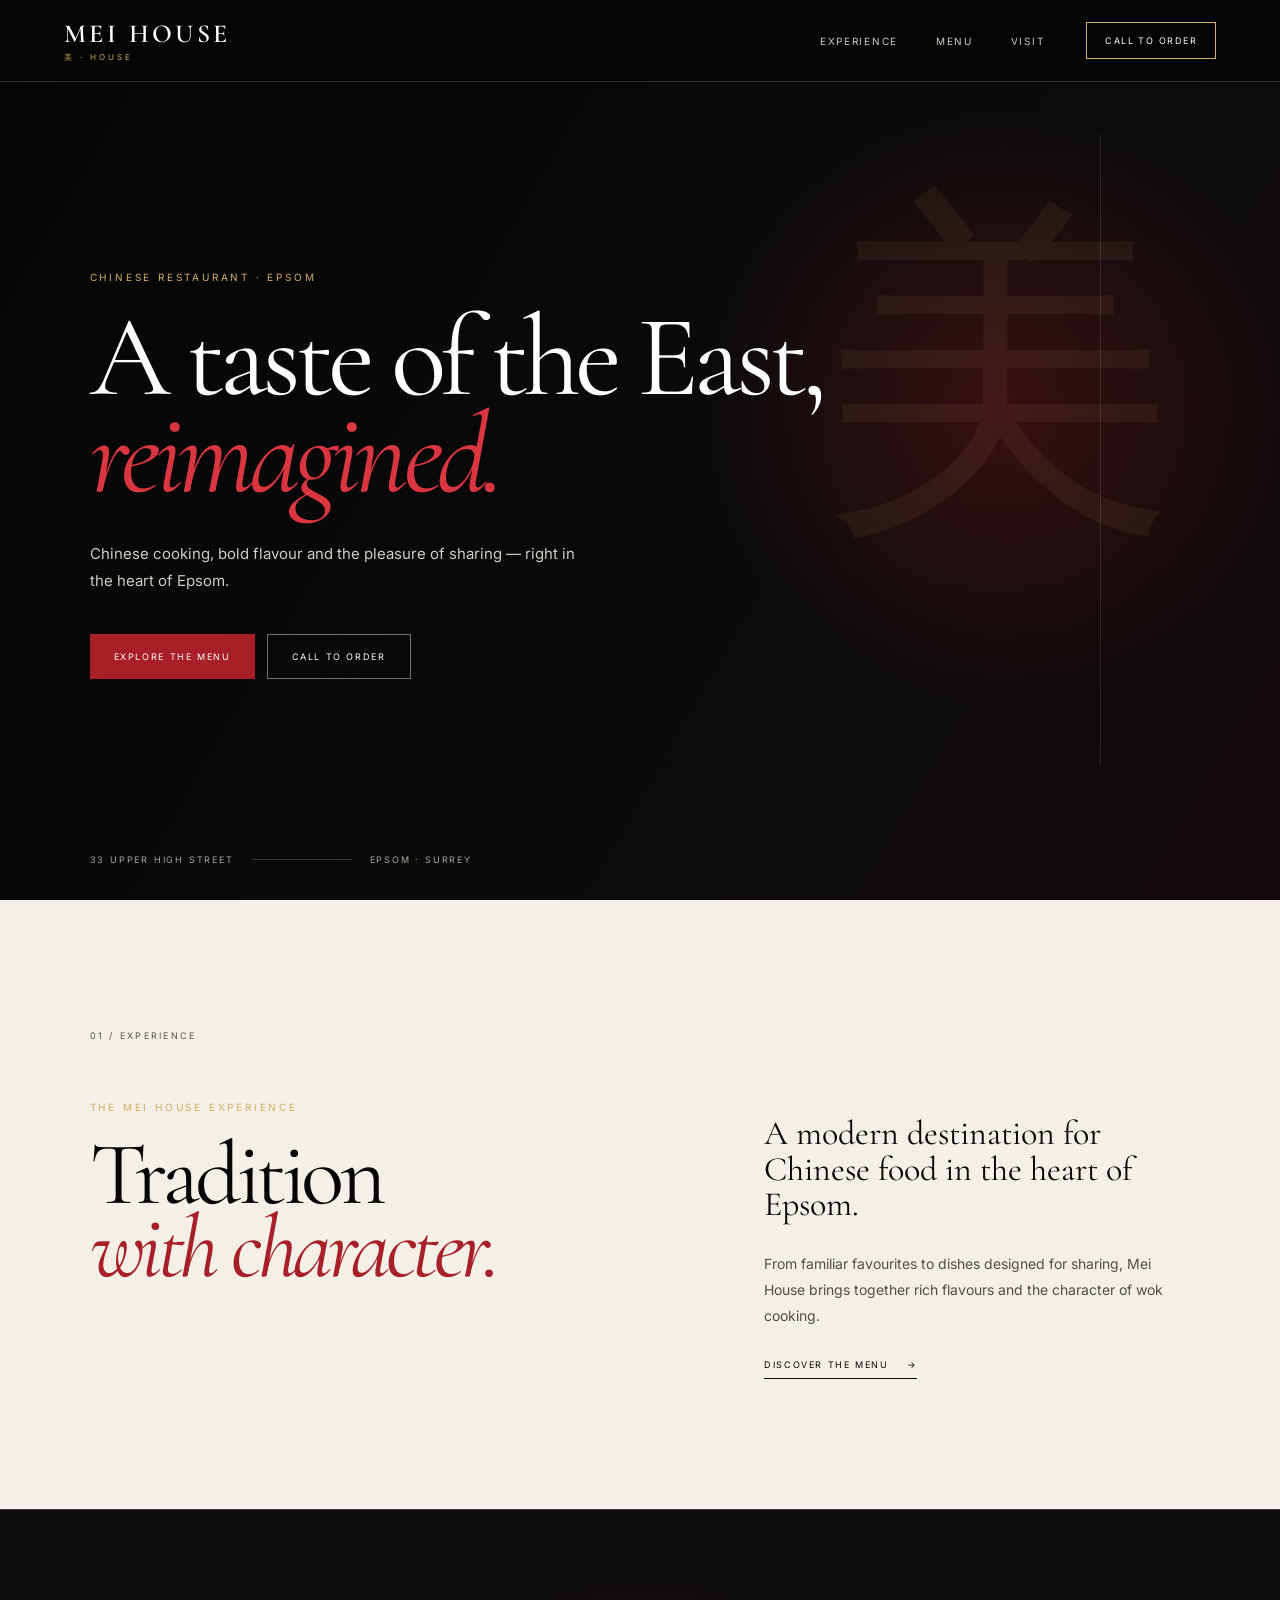
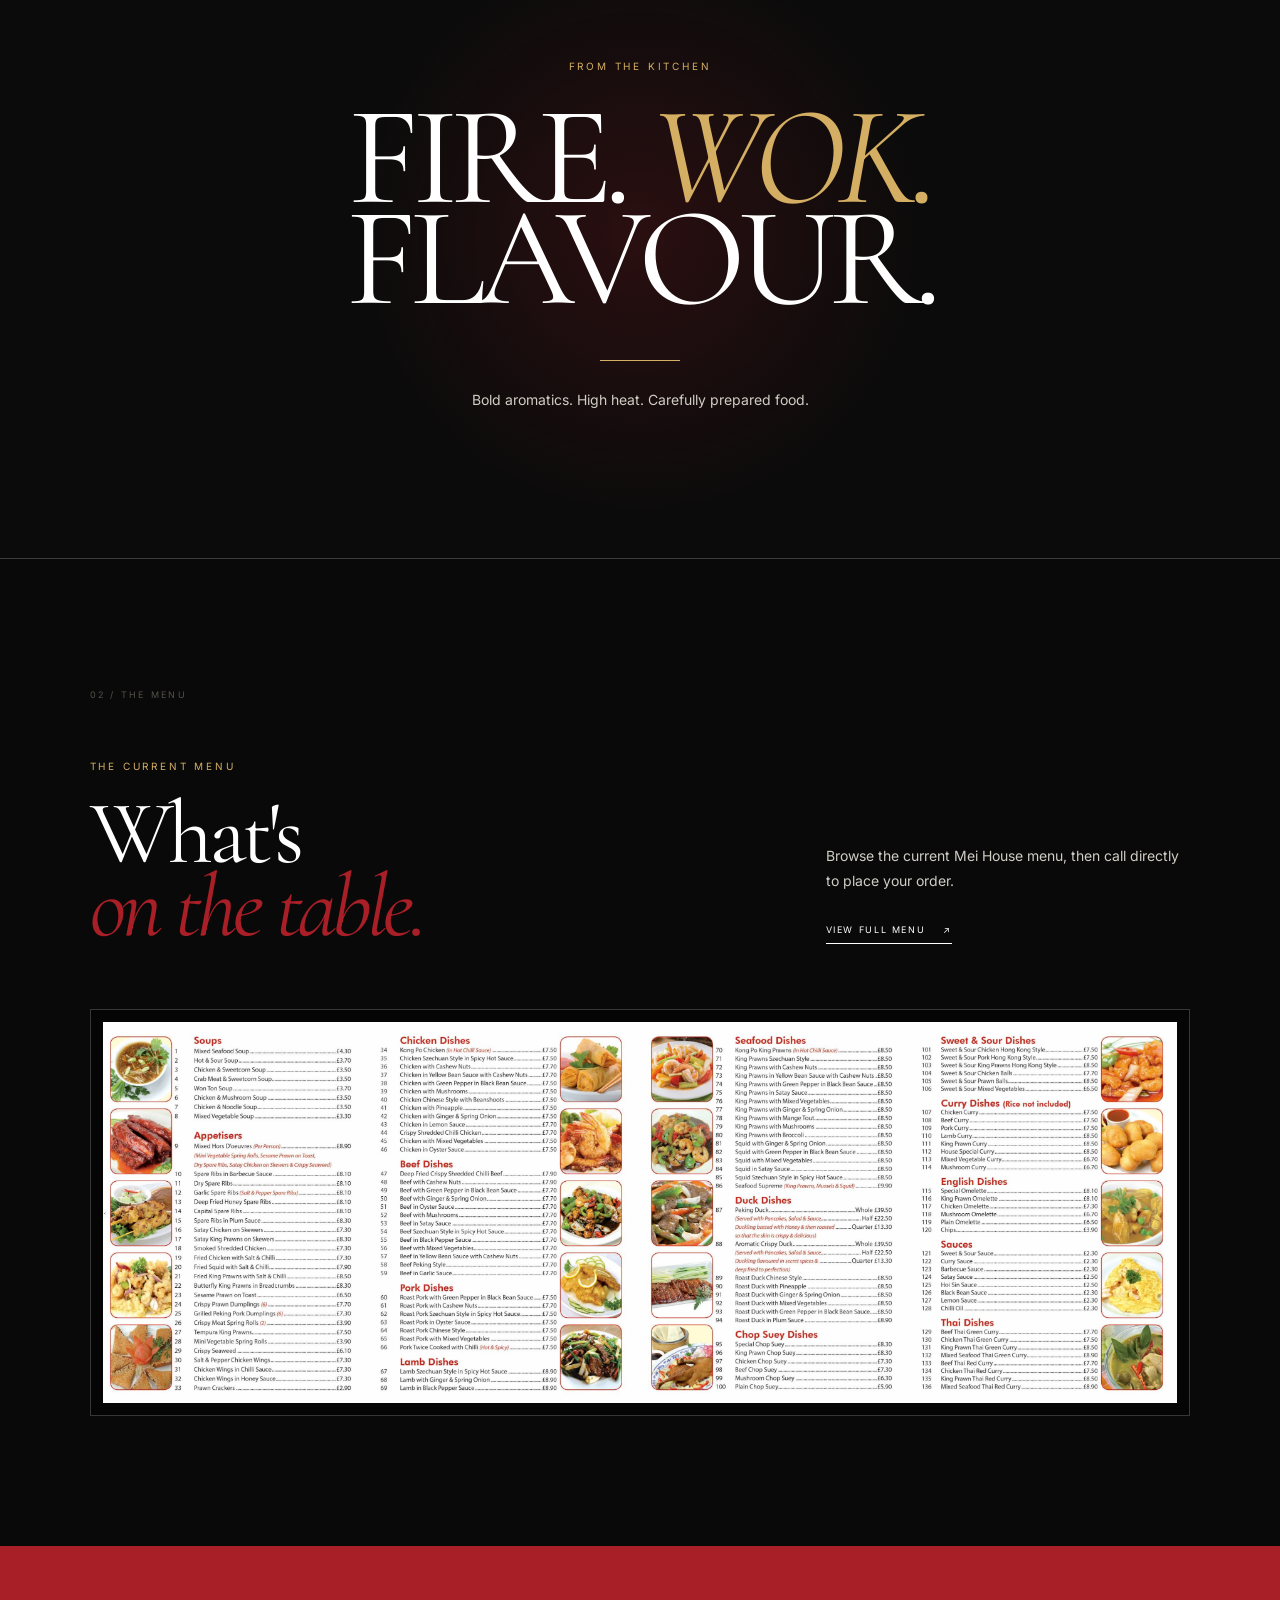
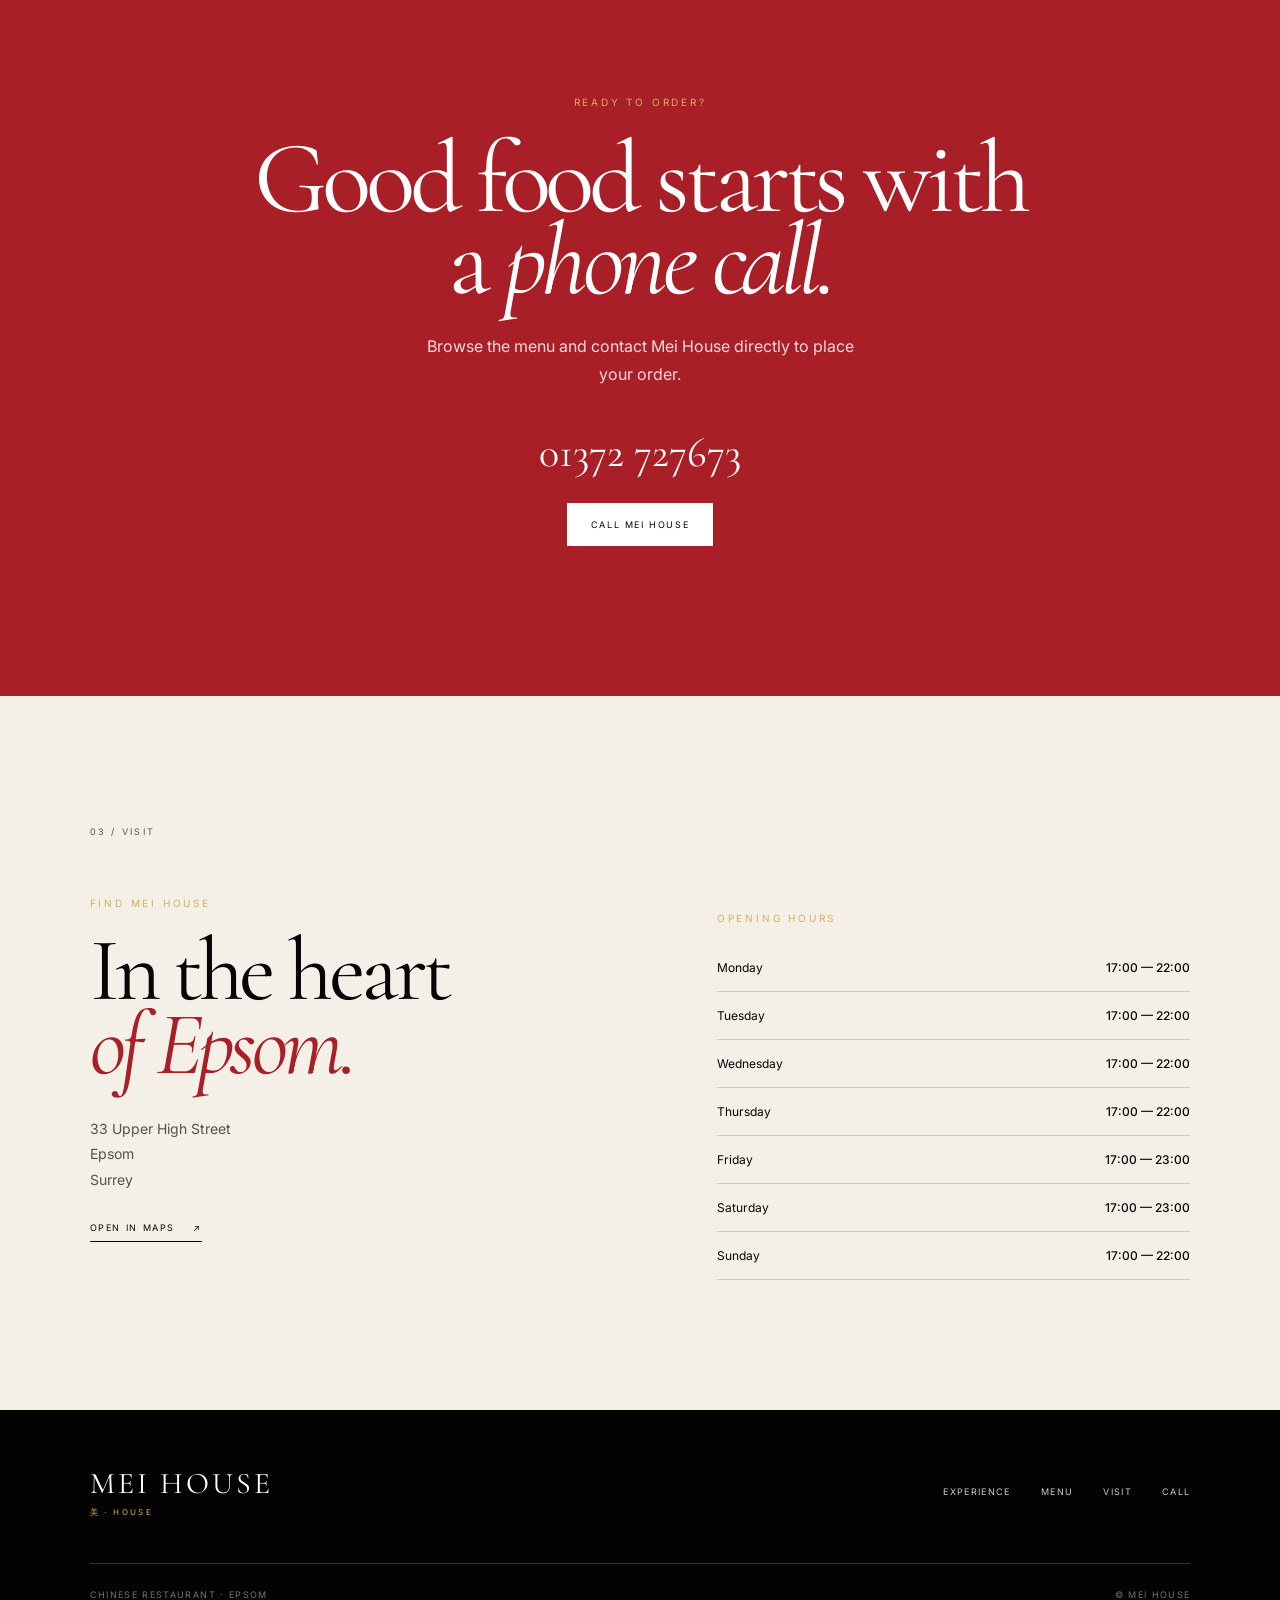
==== index.html @ 1ab1f0ee "Add files via upload" ====
<!DOCTYPE html>
<html lang="en">
<head>
    <meta charset="UTF-8">
    <meta name="viewport" content="width=device-width, initial-scale=1.0">

    <title>Mei House — Epsom</title>

    <link rel="preconnect" href="https://fonts.googleapis.com">
    <link rel="preconnect" href="https://fonts.gstatic.com" crossorigin>

    <link
        href="https://fonts.googleapis.com/css2?family=Cormorant+Garamond:wght@400;500;600;700&family=Inter:wght@400;500;600;700&display=swap"
        rel="stylesheet"
    >

    <link rel="stylesheet" href="style.css">
</head>

<body>

<header class="navbar">

    <a href="index.html" class="brand">
        <span>MEI HOUSE</span>
        <small>美 · HOUSE</small>
    </a>

    <nav>
        <a href="#experience">Experience</a>
        <a href="menu.html">Menu</a>
        <a href="#visit">Visit</a>
    </nav>

    <a href="tel:01372727673" class="nav-button">
        Call to order
    </a>

</header>


<main>

<section class="hero">

    <div class="hero-mark">美</div>

    <div class="hero-content">

        <div class="eyebrow">
            CHINESE RESTAURANT · EPSOM
        </div>

        <h1>
            A taste of the East,
            <span>reimagined.</span>
        </h1>

        <p>
            Chinese cooking, bold flavour and the pleasure
            of sharing — right in the heart of Epsom.
        </p>

        <div class="hero-actions">

            <a href="menu.html" class="button red">
                Explore the menu
            </a>

            <a href="tel:01372727673" class="button outline">
                Call to order
            </a>

        </div>

    </div>

    <div class="hero-bottom">

        <span>33 Upper High Street</span>

        <span class="line"></span>

        <span>EPSOM · SURREY</span>

    </div>

</section>


<section class="experience" id="experience">

    <div class="section-label">
        01 / EXPERIENCE
    </div>

    <div class="experience-grid">

        <div>

            <p class="small-title">
                THE MEI HOUSE EXPERIENCE
            </p>

            <h2>
                Tradition
                <em>with character.</em>
            </h2>

        </div>

        <div class="experience-copy">

            <p class="big-copy">
                A modern destination for Chinese food
                in the heart of Epsom.
            </p>

            <p>
                From familiar favourites to dishes designed
                for sharing, Mei House brings together rich
                flavours and the character of wok cooking.
            </p>

            <a href="menu.html" class="arrow-link">
                Discover the menu
                <span>→</span>
            </a>

        </div>

    </div>

</section>


<section class="statement">

    <div class="statement-content">

        <div class="small-title">
            FROM THE KITCHEN
        </div>

        <h2>
            FIRE.
            <i>WOK.</i>
            FLAVOUR.
        </h2>

        <div class="gold-line"></div>

        <p>
            Bold aromatics. High heat. Carefully prepared food.
        </p>

    </div>

</section>


<section class="menu-preview">

    <div class="section-label">
        02 / THE MENU
    </div>

    <div class="menu-heading">

        <div>

            <p class="small-title">
                THE CURRENT MENU
            </p>

            <h2>
                What's
                <em>on the table.</em>
            </h2>

        </div>

        <div class="menu-description">

            <p>
                Browse the current Mei House menu,
                then call directly to place your order.
            </p>

            <a href="menu.html" class="arrow-link">
                View full menu
                <span>↗</span>
            </a>

        </div>

    </div>


    <a href="menu.html" class="menu-preview-card">

        <div class="menu-image-container">

            <img
                src="images/menu.jpg"
                alt="Mei House menu"
            >

            <div class="menu-hover">
                <span>OPEN FULL MENU</span>
                <strong>↗</strong>
            </div>

        </div>

    </a>

</section>


<section class="order">

    <div class="order-inner">

        <div class="small-title">
            READY TO ORDER?
        </div>

        <h2>
            Good food starts
            with a <em>phone call.</em>
        </h2>

        <p>
            Browse the menu and contact Mei House
            directly to place your order.
        </p>

        <a href="tel:01372727673" class="phone">
            01372 727673
        </a>

        <a href="tel:01372727673" class="button white">
            Call Mei House
        </a>

    </div>

</section>


<section class="visit" id="visit">

    <div class="section-label">
        03 / VISIT
    </div>

    <div class="visit-grid">

        <div>

            <p class="small-title">
                FIND MEI HOUSE
            </p>

            <h2>
                In the heart
                <em>of Epsom.</em>
            </h2>

            <p class="address">
                33 Upper High Street<br>
                Epsom<br>
                Surrey
            </p>

            <a
                href="https://www.google.com/maps/search/?api=1&query=33+Upper+High+Street+Epsom"
                target="_blank"
                rel="noopener"
                class="arrow-link"
            >
                Open in Maps
                <span>↗</span>
            </a>

        </div>


        <div class="opening-hours">

            <p class="small-title">
                OPENING HOURS
            </p>

            <div class="hours-row">
                <span>Monday</span>
                <strong>17:00 — 22:00</strong>
            </div>

            <div class="hours-row">
                <span>Tuesday</span>
                <strong>17:00 — 22:00</strong>
            </div>

            <div class="hours-row">
                <span>Wednesday</span>
                <strong>17:00 — 22:00</strong>
            </div>

            <div class="hours-row">
                <span>Thursday</span>
                <strong>17:00 — 22:00</strong>
            </div>

            <div class="hours-row">
                <span>Friday</span>
                <strong>17:00 — 23:00</strong>
            </div>

            <div class="hours-row">
                <span>Saturday</span>
                <strong>17:00 — 23:00</strong>
            </div>

            <div class="hours-row">
                <span>Sunday</span>
                <strong>17:00 — 22:00</strong>
            </div>

        </div>

    </div>

</section>

</main>


<footer>

    <div class="footer-main">

        <div class="footer-brand">
            <span>MEI HOUSE</span>
            <small>美 · HOUSE</small>
        </div>

        <div class="footer-nav">
            <a href="#experience">Experience</a>
            <a href="menu.html">Menu</a>
            <a href="#visit">Visit</a>
            <a href="tel:01372727673">Call</a>
        </div>

    </div>

    <div class="footer-bottom">
        <span>Chinese Restaurant · Epsom</span>
        <span>© <span id="year"></span> Mei House</span>
    </div>

</footer>


<a href="tel:01372727673" class="mobile-call">
    ☎ &nbsp; Call to order
</a>


<script src="script.js"></script>

</body>
</html>
---- style.css ----
:root {

    --black: #050505;
    --black-2: #0b0b0b;
    --black-3: #141414;

    --white: #ffffff;
    --cream: #f4f0e7;

    --grey: #d0cdc5;
    --muted: #aaa69e;

    --red: #a91f27;
    --red-bright: #d93640;

    --gold: #d4ae62;

    --line: rgba(255,255,255,.2);

    --serif: "Cormorant Garamond", Georgia, serif;
    --sans: "Inter", Arial, sans-serif;
}


/* =========================
   RESET
========================= */

* {
    margin: 0;
    padding: 0;
    box-sizing: border-box;
}


html {
    scroll-behavior: smooth;
}


body {
    background: var(--black);
    color: var(--white);
    font-family: var(--sans);
}


a {
    color: inherit;
    text-decoration: none;
}


img {
    display: block;
    max-width: 100%;
}


/* =========================
   NAVIGATION
========================= */

.navbar {

    position: fixed;

    top: 0;
    left: 0;

    width: 100%;
    height: 82px;

    padding: 0 5vw;

    display: flex;
    align-items: center;

    background: rgba(5,5,5,.97);

    border-bottom: 1px solid rgba(255,255,255,.18);

    backdrop-filter: blur(18px);

    z-index: 1000;
}


.brand {

    display: flex;
    flex-direction: column;

    line-height: 1;
}


.brand span {

    font-family: var(--serif);

    font-size: 26px;

    font-weight: 600;

    letter-spacing: .13em;
}


.brand small {

    margin-top: 6px;

    color: var(--gold);

    font-size: 8px;

    letter-spacing: .38em;
}


.navbar nav {

    margin-left: auto;
    margin-right: 42px;

    display: flex;

    gap: 38px;
}


.navbar nav a {

    color: var(--grey);

    font-size: 10px;

    letter-spacing: .17em;

    text-transform: uppercase;

    transition: .2s ease;
}


.navbar nav a:hover,
.navbar nav a.active {

    color: var(--white);
}


.nav-button {

    padding: 12px 18px;

    border: 1px solid var(--gold);

    color: var(--white);

    font-size: 9px;

    letter-spacing: .16em;

    text-transform: uppercase;

    transition: .25s ease;
}


.nav-button:hover {

    background: var(--gold);

    color: var(--black);
}


/* =========================
   HERO
========================= */

.hero {

    min-height: 100vh;

    position: relative;

    display: flex;
    align-items: center;

    padding: 150px 7vw 100px;

    overflow: hidden;

    background:

        radial-gradient(
            circle at 78% 45%,
            rgba(169,31,39,.28),
            transparent 27%
        ),

        linear-gradient(
            120deg,
            #050505 0%,
            #0b0b0b 65%,
            #13090a 100%
        );
}


.hero::before {

    content: "";

    position: absolute;

    width: 1px;
    height: 70%;

    right: 14%;
    top: 15%;

    background: rgba(255,255,255,.13);
}


.hero-mark {

    position: absolute;

    right: 8%;
    top: 22%;

    font-family: var(--serif);

    font-size: clamp(180px, 28vw, 420px);

    line-height: 1;

    color: rgba(212,174,98,.07);

    pointer-events: none;
}


.hero-content {

    position: relative;

    z-index: 2;

    max-width: 850px;
}


.eyebrow,
.small-title {

    font-size: 10px;

    letter-spacing: .28em;

    text-transform: uppercase;

    color: var(--gold);
}


.hero h1 {

    margin-top: 27px;

    max-width: 850px;

    font-family: var(--serif);

    font-size: clamp(65px, 9vw, 130px);

    font-weight: 400;

    line-height: .84;

    letter-spacing: -.05em;
}


.hero h1 span {

    display: block;

    color: var(--red-bright);

    font-style: italic;
}


.hero-content > p {

    max-width: 490px;

    margin-top: 36px;

    color: var(--grey);

    font-size: 15px;

    line-height: 1.8;
}


.hero-actions {

    display: flex;

    gap: 12px;

    margin-top: 40px;
}


.button {

    display: inline-flex;

    align-items: center;
    justify-content: center;

    padding: 16px 24px;

    font-size: 9px;

    letter-spacing: .18em;

    text-transform: uppercase;

    transition: .25s ease;
}


.button.red {

    background: var(--red);

    color: var(--white);
}


.button.red:hover {

    background: var(--red-bright);
}


.button.outline {

    border: 1px solid rgba(255,255,255,.42);
}


.button.outline:hover {

    background: var(--white);

    color: var(--black);
}


.hero-bottom {

    position: absolute;

    bottom: 35px;

    left: 7vw;
    right: 7vw;

    display: flex;

    align-items: center;

    gap: 18px;

    color: var(--muted);

    font-size: 9px;

    letter-spacing: .2em;

    text-transform: uppercase;
}


.line {

    width: 100px;
    height: 1px;

    background: var(--line);
}


/* =========================
   EXPERIENCE
========================= */

.experience {

    padding: 130px 7vw;

    background: var(--cream);

    color: var(--black);
}


.section-label {

    margin-bottom: 60px;

    color: #55514a;

    font-size: 9px;

    letter-spacing: .25em;

    text-transform: uppercase;
}


.experience-grid {

    display: grid;

    grid-template-columns: 1.1fr .9fr;

    gap: 12vw;
}


.experience h2,
.menu-heading h2,
.visit h2 {

    margin-top: 25px;

    font-family: var(--serif);

    font-weight: 400;

    font-size: clamp(60px, 7vw, 105px);

    line-height: .82;

    letter-spacing: -.05em;
}


.experience h2 em,
.menu-heading h2 em,
.visit h2 em {

    display: block;

    color: var(--red);

    font-style: italic;
}


.experience-copy {

    max-width: 500px;

    padding-top: 15px;
}


.big-copy {

    font-family: var(--serif);

    font-size: 34px;

    line-height: 1.05;

    margin-bottom: 28px;
}


.experience-copy > p:not(.big-copy) {

    color: #514e49;

    font-size: 14px;

    line-height: 1.85;
}


.arrow-link {

    display: inline-flex;

    gap: 18px;

    margin-top: 30px;

    padding-bottom: 8px;

    border-bottom: 1px solid currentColor;

    font-size: 9px;

    letter-spacing: .18em;

    text-transform: uppercase;
}


.arrow-link span {

    transition: transform .2s ease;
}


.arrow-link:hover span {

    transform: translateX(5px);
}


/* =========================
   STATEMENT
========================= */

.statement {

    min-height: 650px;

    display: flex;

    align-items: center;
    justify-content: center;

    padding: 100px 7vw;

    text-align: center;

    background:

        radial-gradient(
            circle at center,
            rgba(169,31,39,.2),
            transparent 40%
        ),

        var(--black-2);

    border-top: 1px solid var(--line);

    border-bottom: 1px solid var(--line);
}


.statement h2 {

    margin: 35px 0 50px;

    font-family: var(--serif);

    font-size: clamp(75px, 11vw, 160px);

    font-weight: 400;

    line-height: .72;

    letter-spacing: -.06em;
}


.statement h2 i {

    color: var(--gold);

    font-style: italic;
}


.gold-line {

    width: 80px;

    height: 1px;

    margin: auto;

    background: var(--gold);
}


.statement p:last-child {

    margin-top: 30px;

    color: var(--grey);

    font-size: 14px;
}


/* =========================
   MENU PREVIEW
========================= */

.menu-preview {

    padding: 130px 7vw;

    background: #090909;
}


.menu-heading {

    display: grid;

    grid-template-columns: 1fr .6fr;

    gap: 10vw;

    align-items: end;

    margin-bottom: 65px;
}


.menu-description {

    max-width: 370px;
}


.menu-description p {

    color: var(--grey);

    font-size: 14px;

    line-height: 1.8;
}


.menu-preview-card {

    display: block;

    padding: 12px;

    background: #050505;

    border: 1px solid var(--line);
}


.menu-image-container {

    position: relative;

    overflow: hidden;
}


.menu-image-container img {

    width: 100%;

    max-height: 650px;

    object-fit: contain;

    background: #eee;

    transition: transform .5s ease;
}


.menu-hover {

    position: absolute;

    inset: 0;

    display: flex;

    justify-content: center;
    align-items: center;

    gap: 15px;

    background: rgba(0,0,0,.68);

    opacity: 0;

    transition: .3s ease;
}


.menu-hover span {

    font-size: 10px;

    letter-spacing: .2em;
}


.menu-hover strong {

    color: var(--gold);
}


.menu-preview-card:hover .menu-hover {

    opacity: 1;
}


.menu-preview-card:hover img {

    transform: scale(1.02);
}


/* =========================
   ORDER
========================= */

.order {

    padding: 150px 7vw;

    text-align: center;

    background: var(--red);
}


.order-inner {

    max-width: 800px;

    margin: auto;
}


.order h2 {

    margin: 30px 0;

    font-family: var(--serif);

    font-size: clamp(65px, 8vw, 110px);

    font-weight: 400;

    line-height: .8;

    letter-spacing: -.05em;
}


.order h2 em {

    color: var(--white);

    font-style: italic;
}


.order-inner > p:not(.small-title) {

    max-width: 450px;

    margin: auto;

    color: #f3d9d9;

    line-height: 1.8;
}


.phone {

    display: block;

    margin: 38px 0 25px;

    font-family: var(--serif);

    font-size: 42px;
}


.button.white {

    background: var(--white);

    color: var(--black);
}


.button.white:hover {

    background: var(--cream);
}


/* =========================
   VISIT
========================= */

.visit {

    padding: 130px 7vw;

    background: var(--cream);

    color: var(--black);
}


.visit-grid {

    display: grid;

    grid-template-columns: 1fr 1fr;

    gap: 12vw;
}


.address {

    margin-top: 35px;

    color: #55514a;

    font-size: 14px;

    line-height: 1.8;
}


.opening-hours {

    padding-top: 15px;
}


.hours-row {

    display: flex;

    justify-content: space-between;

    gap: 25px;

    padding: 16px 0;

    border-bottom: 1px solid rgba(0,0,0,.16);

    font-size: 12px;
}


.hours-row:first-of-type {

    margin-top: 20px;
}


.hours-row strong {

    font-weight: 500;
}


/* =========================
   MENU PAGE
========================= */

.menu-hero {

    padding: 185px 7vw 100px;

    background: var(--black-2);

    border-bottom: 1px solid var(--line);
}


.menu-hero h1 {

    margin-top: 25px;

    font-family: var(--serif);

    font-size: clamp(80px, 12vw, 170px);

    font-weight: 400;

    line-height: .78;

    letter-spacing: -.06em;
}


.menu-hero h1 em {

    color: var(--red-bright);

    font-style: italic;
}


.menu-hero p:last-child {

    max-width: 450px;

    margin-top: 35px;

    color: var(--grey);

    font-size: 14px;

    line-height: 1.8;
}


.full-menu {

    padding: 80px 7vw 130px;

    text-align: center;
}


.menu-top {

    display: flex;

    justify-content: space-between;

    padding-bottom: 20px;

    border-bottom: 1px solid var(--line);

    color: var(--gold);

    font-size: 9px;

    letter-spacing: .25em;
}


/* BOTH MENU PHOTOS */

.menu-document {

    max-width: 1050px;

    margin: 45px auto 25px;

    padding: 15px;

    background: #eee;

    box-shadow: 0 30px 90px rgba(0,0,0,.4);
}


.menu-page-image {

    width: 100%;

    background: #fff;
}


.menu-page-image img {

    width: 100%;

    height: auto;

    display: block;
}


.menu-page-image + .menu-page-image {

    margin-top: 15px;
}


.menu-note {

    max-width: 500px;

    margin: 25px auto;

    color: var(--muted);

    font-size: 10px;

    line-height: 1.7;
}


.menu-call {

    margin-top: 5px;
}


/* =========================
   FOOTER
========================= */

footer {

    padding: 55px 7vw 30px;

    background: #030303;
}


.footer-main {

    display: flex;

    justify-content: space-between;

    align-items: center;

    padding-bottom: 45px;

    border-bottom: 1px solid var(--line);
}


.footer-brand {

    display: flex;

    flex-direction: column;
}


.footer-brand span {

    font-family: var(--serif);

    font-size: 30px;

    letter-spacing: .1em;
}


.footer-brand small {

    margin-top: 5px;

    color: var(--gold);

    font-size: 8px;

    letter-spacing: .3em;
}


.footer-nav {

    display: flex;

    gap: 30px;
}


.footer-nav a {

    color: var(--grey);

    font-size: 9px;

    letter-spacing: .15em;

    text-transform: uppercase;
}


.footer-bottom {

    display: flex;

    justify-content: space-between;

    padding-top: 25px;

    color: #77736c;

    font-size: 9px;

    letter-spacing: .15em;

    text-transform: uppercase;
}


/* =========================
   MOBILE CALL BUTTON
========================= */

.mobile-call {

    display: none;
}


/* =========================
   MOBILE
========================= */

@media (max-width: 750px) {


    .navbar {

        height: 72px;

        padding: 0 5vw;
    }


    .brand span {

        font-size: 20px;
    }


    .navbar nav {

        display: none;
    }


    .nav-button {

        padding: 10px 12px;

        font-size: 8px;
    }


    .hero {

        min-height: 850px;

        padding: 130px 6vw 100px;
    }


    .hero h1 {

        font-size: clamp(58px, 17vw, 90px);
    }


    .hero-actions {

        flex-direction: column;

        align-items: flex-start;
    }


    .hero-bottom {

        display: none;
    }


    .hero-mark {

        right: -10%;

        top: 23%;
    }


    .experience,
    .menu-preview,
    .visit {

        padding: 90px 6vw;
    }


    .experience-grid,
    .menu-heading,
    .visit-grid {

        grid-template-columns: 1fr;

        gap: 50px;
    }


    .experience h2,
    .menu-heading h2,
    .visit h2 {

        font-size: 68px;
    }


    .statement {

        min-height: 550px;
    }


    .statement h2 {

        font-size: 75px;
    }


    .order {

        padding: 110px 6vw;
    }


    .order h2 {

        font-size: 70px;
    }


    .phone {

        font-size: 31px;
    }


    .footer-main {

        flex-direction: column;

        align-items: flex-start;

        gap: 35px;
    }


    .footer-nav {

        flex-wrap: wrap;
    }


    .footer-bottom {

        flex-direction: column;

        gap: 10px;
    }


    /* MENU MOBILE */

    .menu-hero {

        padding: 150px 6vw 80px;
    }


    .full-menu {

        padding: 65px 4vw 110px;
    }


    .menu-document {

        padding: 8px;

        margin-top: 30px;
    }


    .menu-page-image + .menu-page-image {

        margin-top: 8px;
    }


    .mobile-call {

        position: fixed;

        display: flex;

        align-items: center;
        justify-content: center;

        left: 15px;
        right: 15px;
        bottom: 15px;

        z-index: 2000;

        padding: 16px;

        background: var(--red);

        border: 1px solid rgba(255,255,255,.2);

        box-shadow: 0 10px 35px rgba(0,0,0,.5);

        font-size: 9px;

        letter-spacing: .18em;

        text-transform: uppercase;
    }

}
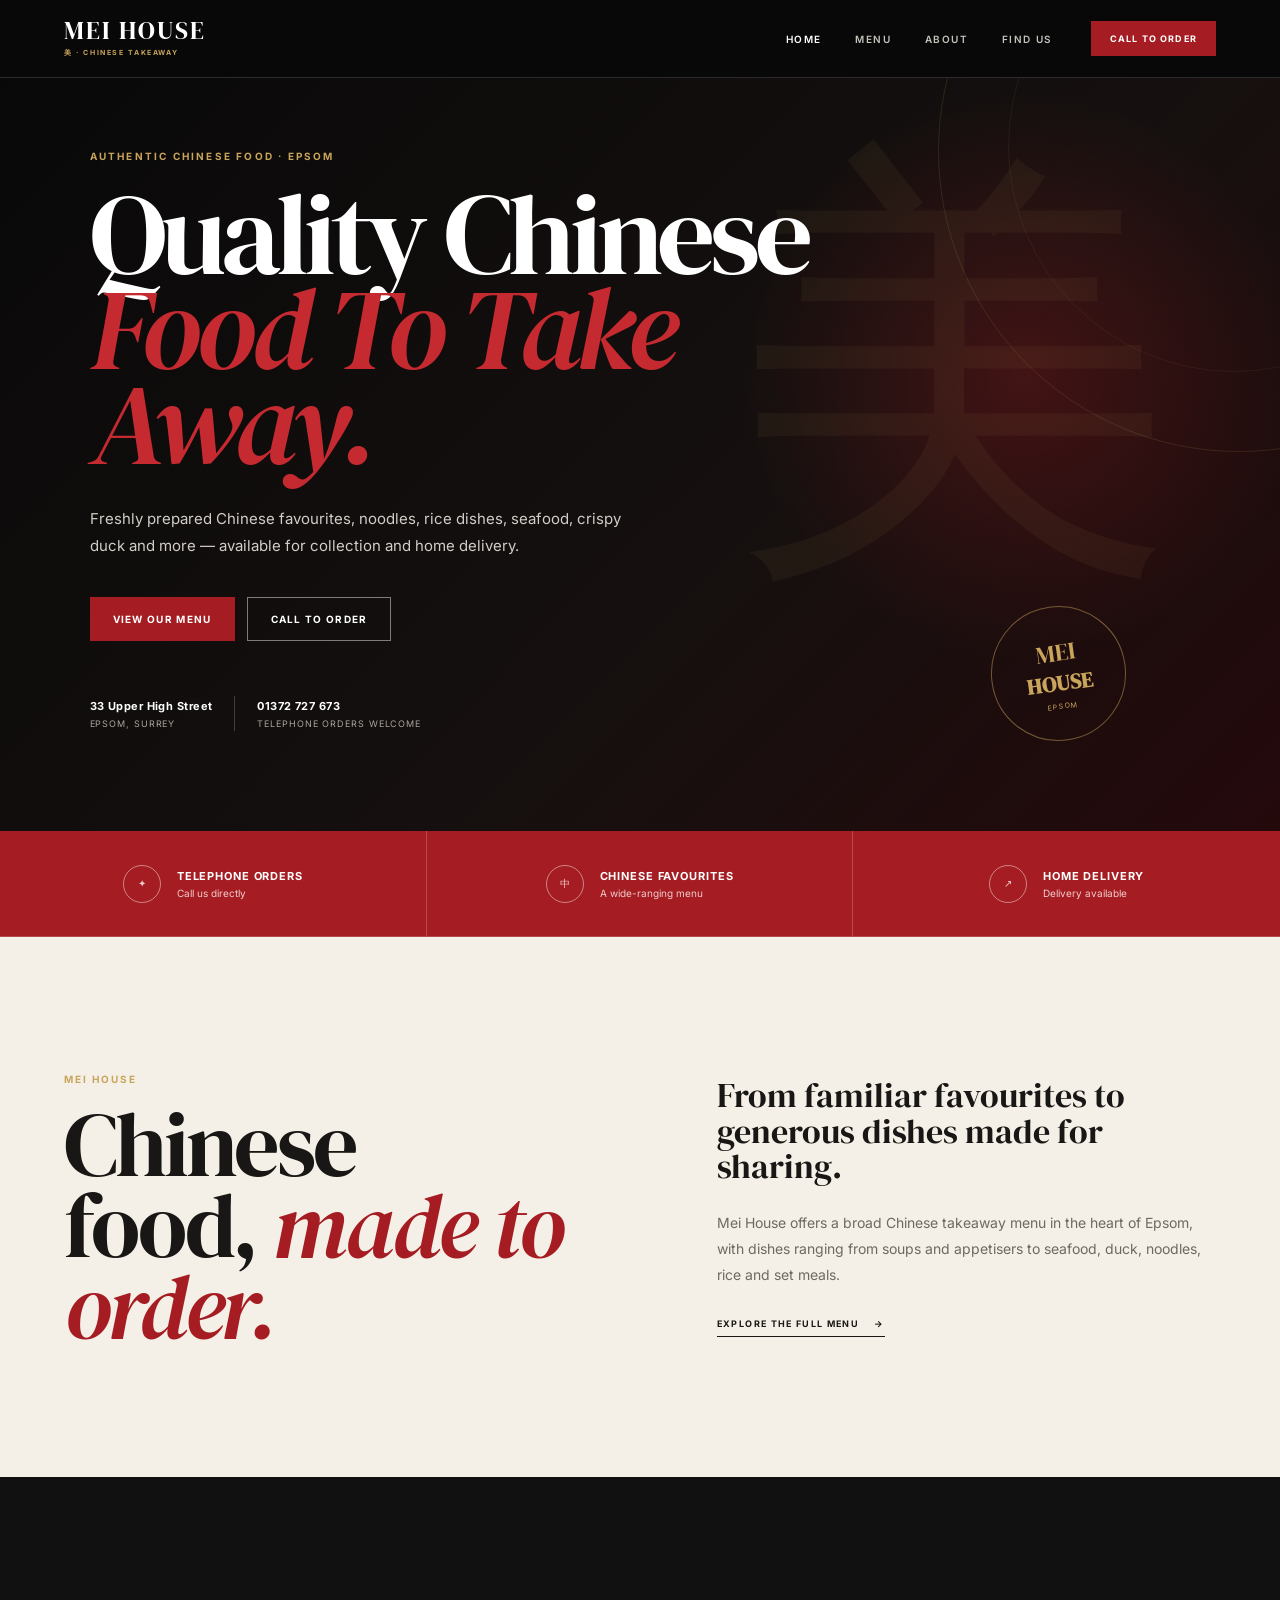
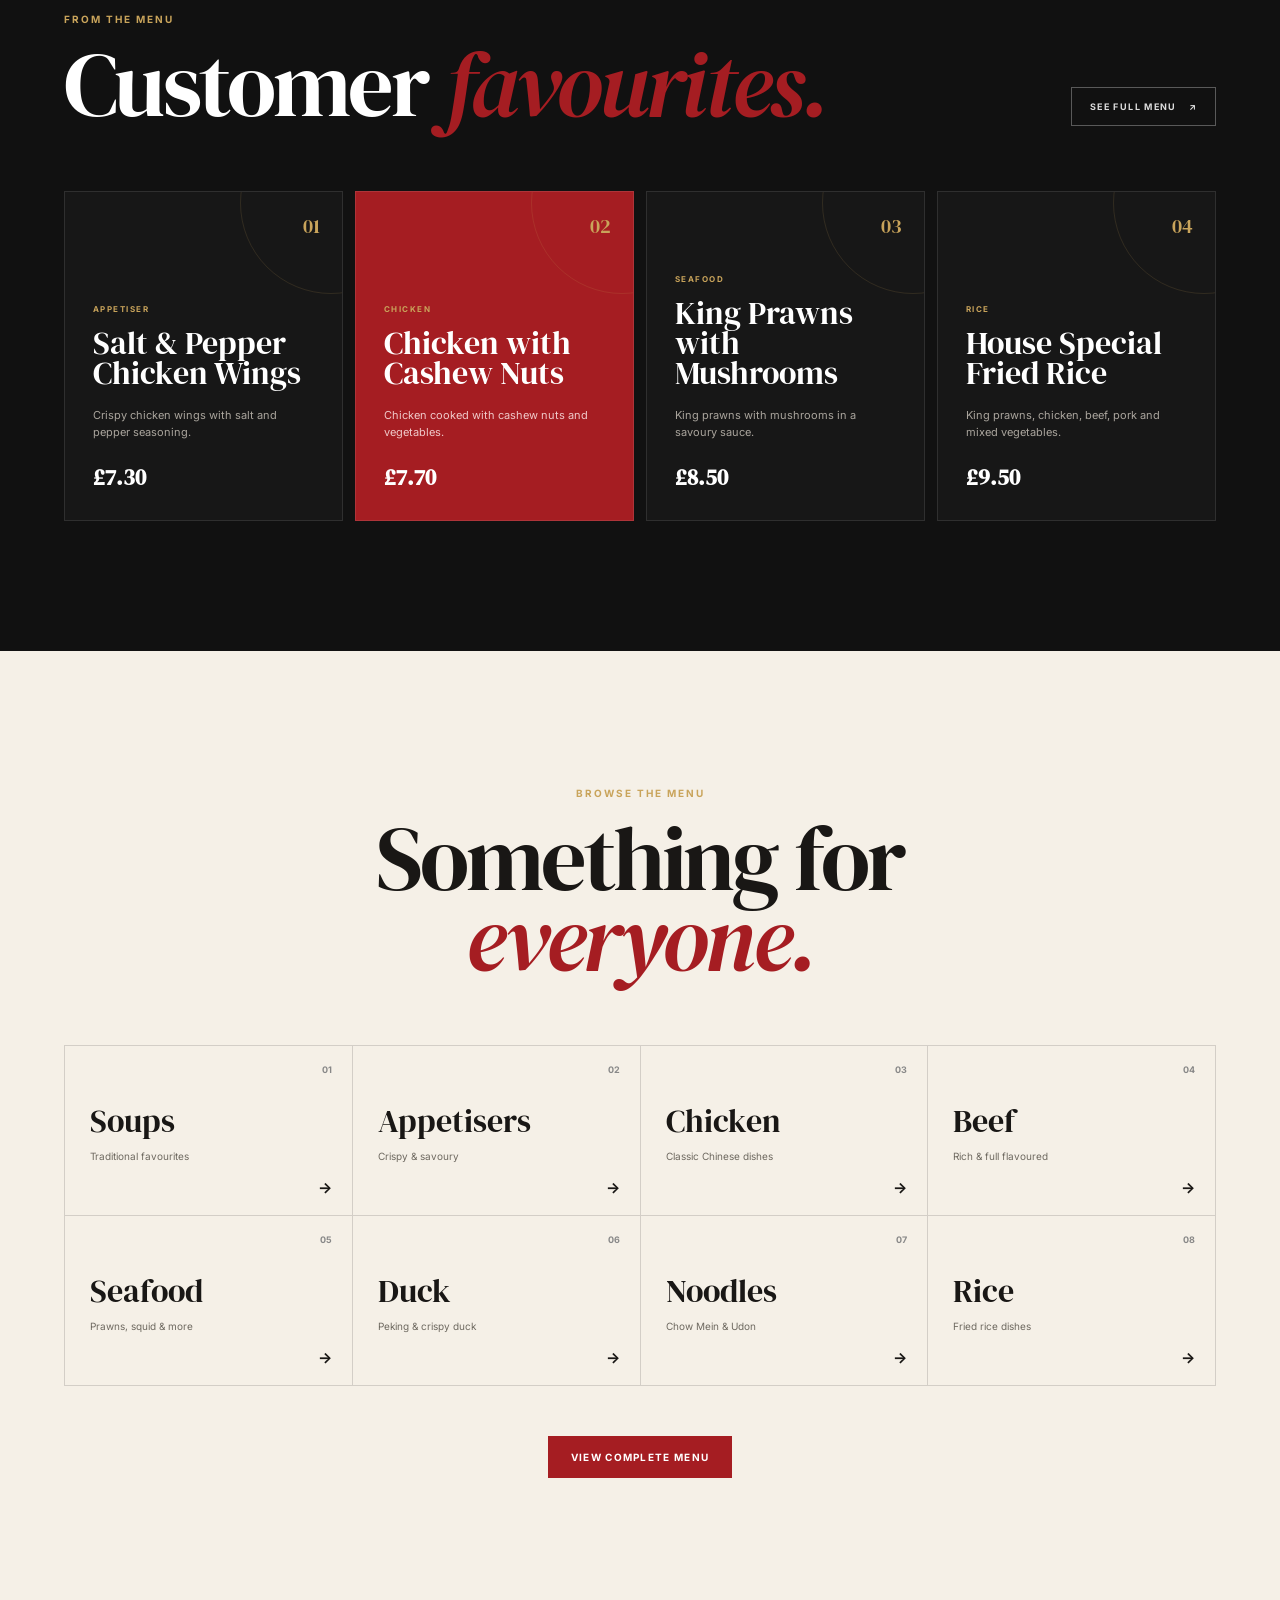
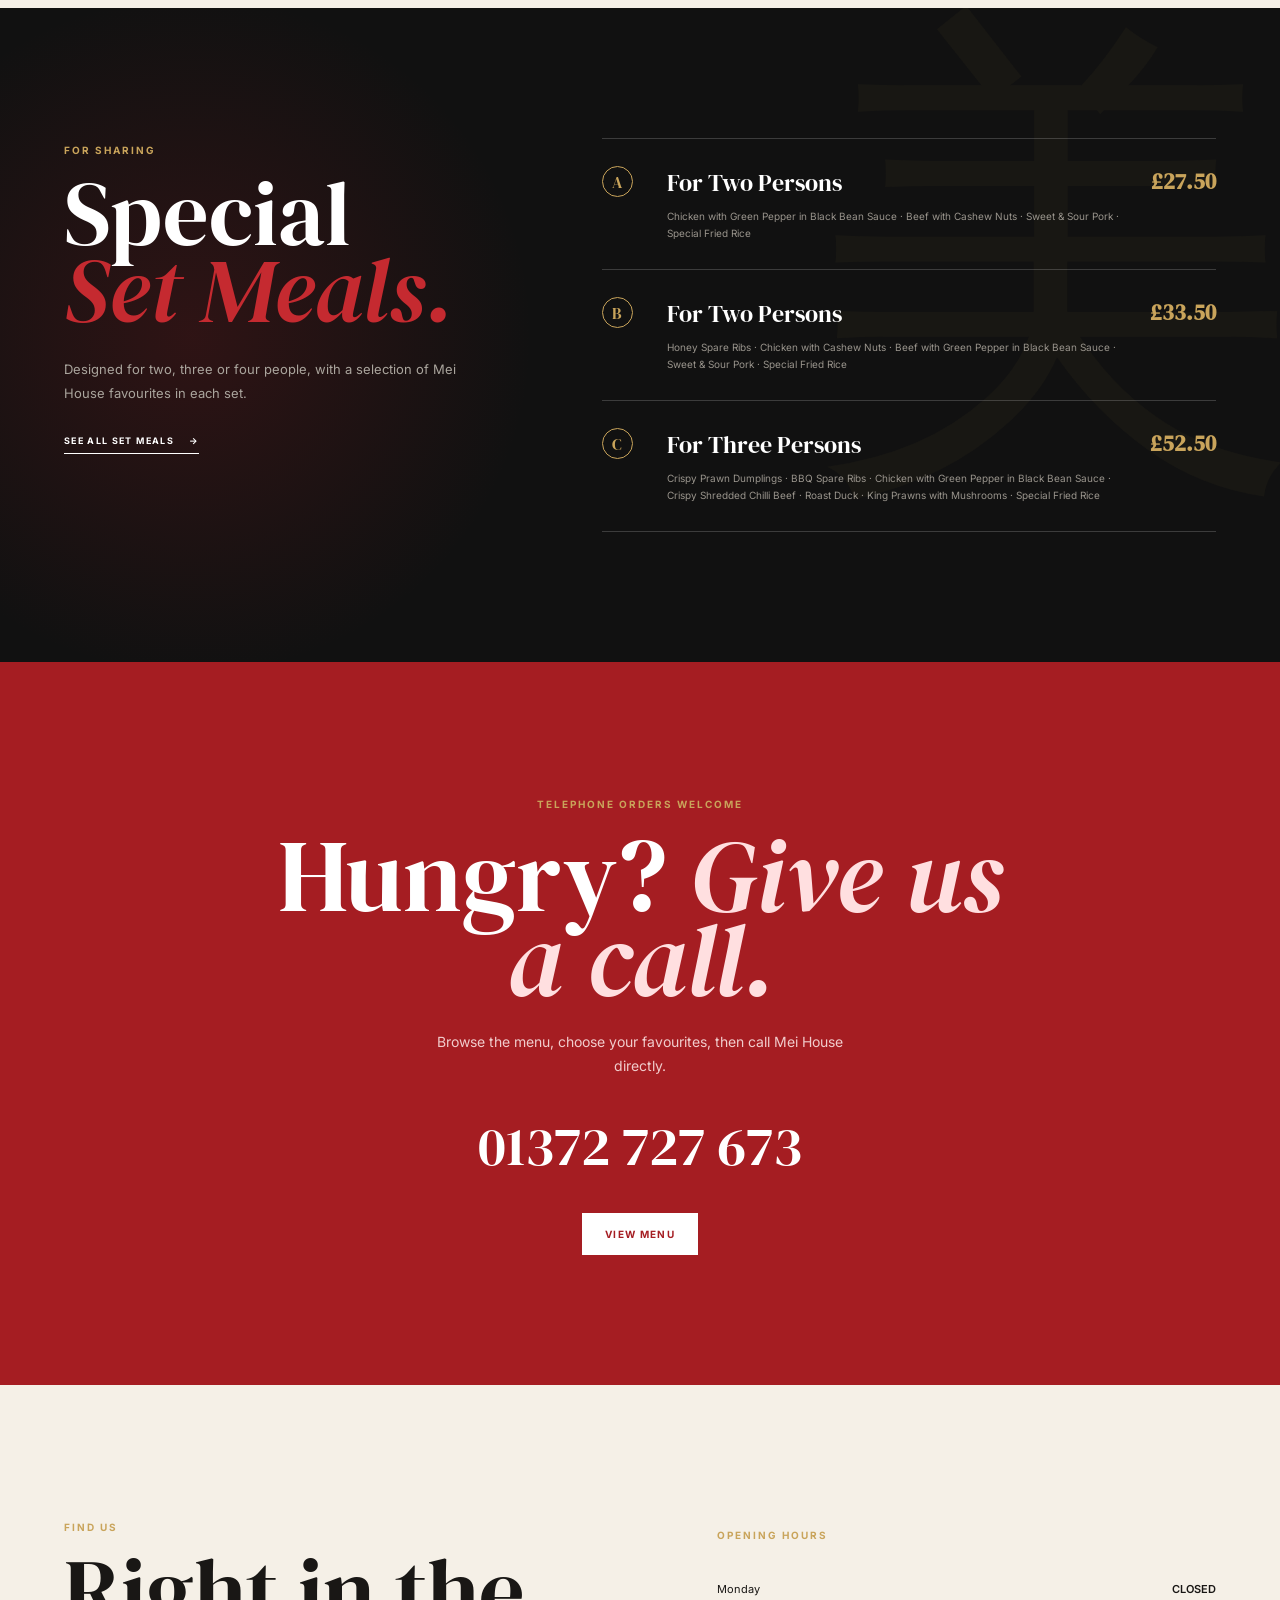
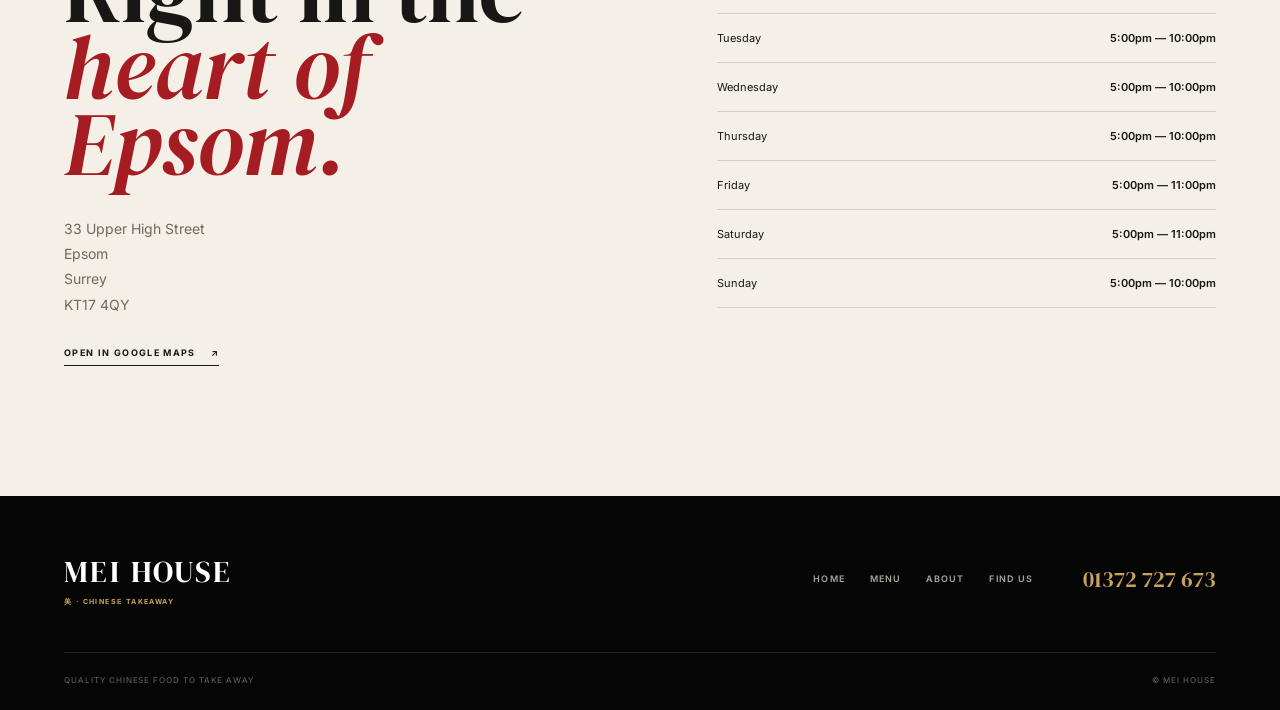
==== commit f235a53b: "Revise index.html for Mei House website update Updated the HTML structure and content for the Mei Ho" ====
--- a/index.html
+++ b/index.html
@@ -4,13 +4,13 @@
     <meta charset="UTF-8">
     <meta name="viewport" content="width=device-width, initial-scale=1.0">
 
-    <title>Mei House — Epsom</title>
+    <title>Mei House | Chinese Takeaway in Epsom</title>
 
     <link rel="preconnect" href="https://fonts.googleapis.com">
     <link rel="preconnect" href="https://fonts.gstatic.com" crossorigin>
 
     <link
-        href="https://fonts.googleapis.com/css2?family=Cormorant+Garamond:wght@400;500;600;700&family=Inter:wght@400;500;600;700&display=swap"
+        href="https://fonts.googleapis.com/css2?family=DM+Serif+Display:ital@0;1&family=Inter:wght@400;500;600;700;800&display=swap"
         rel="stylesheet"
     >
 
@@ -19,113 +19,895 @@
 
 <body>
 
+<!-- =========================
+     NAVIGATION
+========================= -->
+
 <header class="navbar">
 
-    <a href="index.html" class="brand">
-        <span>MEI HOUSE</span>
-        <small>美 · HOUSE</small>
+    <a href="index.html" class="logo">
+
+        <span class="logo-main">
+            MEI HOUSE
+        </span>
+
+        <span class="logo-sub">
+            美 · CHINESE TAKEAWAY
+        </span>
+
     </a>
 
-    <nav>
-        <a href="#experience">Experience</a>
-        <a href="menu.html">Menu</a>
-        <a href="#visit">Visit</a>
+
+    <nav class="desktop-nav">
+
+        <a href="index.html" class="active">
+            Home
+        </a>
+
+        <a href="menu.html">
+            Menu
+        </a>
+
+        <a href="#about">
+            About
+        </a>
+
+        <a href="#visit">
+            Find Us
+        </a>
+
     </nav>
 
-    <a href="tel:01372727673" class="nav-button">
-        Call to order
+
+    <a
+        href="tel:01372727673"
+        class="nav-call"
+    >
+        Call to Order
     </a>
 
 </header>
 
 
+
+<!-- =========================
+     HERO
+========================= -->
+
 <main>
 
 <section class="hero">
 
-    <div class="hero-mark">美</div>
+    <div class="hero-pattern">
+        美
+    </div>
+
 
     <div class="hero-content">
 
-        <div class="eyebrow">
-            CHINESE RESTAURANT · EPSOM
-        </div>
+        <div class="hero-kicker">
+            AUTHENTIC CHINESE FOOD · EPSOM
+        </div>
+
 
         <h1>
-            A taste of the East,
-            <span>reimagined.</span>
+            Quality Chinese
+            <span>Food To Take Away.</span>
         </h1>
 
+
+        <p class="hero-description">
+            Freshly prepared Chinese favourites, noodles,
+            rice dishes, seafood, crispy duck and more —
+            available for collection and home delivery.
+        </p>
+
+
+        <div class="hero-buttons">
+
+            <a
+                href="menu.html"
+                class="button button-red"
+            >
+                View Our Menu
+            </a>
+
+
+            <a
+                href="tel:01372727673"
+                class="button button-outline"
+            >
+                Call to Order
+            </a>
+
+        </div>
+
+
+        <div class="hero-details">
+
+            <div>
+                <strong>33 Upper High Street</strong>
+                <span>Epsom, Surrey</span>
+            </div>
+
+            <div class="detail-line"></div>
+
+            <div>
+                <strong>01372 727 673</strong>
+                <span>Telephone orders welcome</span>
+            </div>
+
+        </div>
+
+    </div>
+
+
+    <div class="hero-badge">
+
+        <span>MEI</span>
+        <strong>HOUSE</strong>
+
+        <small>
+            EPSOM
+        </small>
+
+    </div>
+
+</section>
+
+
+
+<!-- =========================
+     FEATURE STRIP
+========================= -->
+
+<section class="feature-strip">
+
+    <div class="feature-item">
+
+        <span class="feature-icon">
+            ✦
+        </span>
+
+        <div>
+            <strong>
+                Telephone Orders
+            </strong>
+
+            <span>
+                Call us directly
+            </span>
+        </div>
+
+    </div>
+
+
+    <div class="feature-item">
+
+        <span class="feature-icon">
+            中
+        </span>
+
+        <div>
+            <strong>
+                Chinese Favourites
+            </strong>
+
+            <span>
+                A wide-ranging menu
+            </span>
+        </div>
+
+    </div>
+
+
+    <div class="feature-item">
+
+        <span class="feature-icon">
+            ↗
+        </span>
+
+        <div>
+            <strong>
+                Home Delivery
+            </strong>
+
+            <span>
+                Delivery available
+            </span>
+        </div>
+
+    </div>
+
+</section>
+
+
+
+<!-- =========================
+     ABOUT
+========================= -->
+
+<section
+    class="about section-light"
+    id="about"
+>
+
+    <div class="section-container">
+
+        <div class="section-heading">
+
+            <span class="eyebrow">
+                MEI HOUSE
+            </span>
+
+            <h2>
+                Chinese food,
+                <em>made to order.</em>
+            </h2>
+
+        </div>
+
+
+        <div class="about-copy">
+
+            <p class="large-copy">
+                From familiar favourites to generous
+                dishes made for sharing.
+            </p>
+
+            <p>
+                Mei House offers a broad Chinese takeaway
+                menu in the heart of Epsom, with dishes
+                ranging from soups and appetisers to
+                seafood, duck, noodles, rice and set meals.
+            </p>
+
+            <a
+                href="menu.html"
+                class="text-link"
+            >
+                Explore the full menu
+                <span>→</span>
+            </a>
+
+        </div>
+
+    </div>
+
+</section>
+
+
+
+<!-- =========================
+     FEATURED DISHES
+========================= -->
+
+<section class="featured">
+
+    <div class="section-container">
+
+        <div class="section-top">
+
+            <div>
+
+                <span class="eyebrow">
+                    FROM THE MENU
+                </span>
+
+                <h2>
+                    Customer
+                    <em>favourites.</em>
+                </h2>
+
+            </div>
+
+
+            <a
+                href="menu.html"
+                class="outline-link"
+            >
+                See Full Menu
+                <span>↗</span>
+            </a>
+
+        </div>
+
+
+
+        <div class="dish-grid">
+
+
+            <article class="dish-card">
+
+                <div class="dish-number">
+                    01
+                </div>
+
+                <div class="dish-content">
+
+                    <span>
+                        APPETISER
+                    </span>
+
+                    <h3>
+                        Salt & Pepper
+                        Chicken Wings
+                    </h3>
+
+                    <p>
+                        Crispy chicken wings with
+                        salt and pepper seasoning.
+                    </p>
+
+                    <strong>
+                        £7.30
+                    </strong>
+
+                </div>
+
+            </article>
+
+
+
+            <article class="dish-card featured-red">
+
+                <div class="dish-number">
+                    02
+                </div>
+
+                <div class="dish-content">
+
+                    <span>
+                        CHICKEN
+                    </span>
+
+                    <h3>
+                        Chicken with
+                        Cashew Nuts
+                    </h3>
+
+                    <p>
+                        Chicken cooked with cashew
+                        nuts and vegetables.
+                    </p>
+
+                    <strong>
+                        £7.70
+                    </strong>
+
+                </div>
+
+            </article>
+
+
+
+            <article class="dish-card">
+
+                <div class="dish-number">
+                    03
+                </div>
+
+                <div class="dish-content">
+
+                    <span>
+                        SEAFOOD
+                    </span>
+
+                    <h3>
+                        King Prawns
+                        with Mushrooms
+                    </h3>
+
+                    <p>
+                        King prawns with mushrooms
+                        in a savoury sauce.
+                    </p>
+
+                    <strong>
+                        £8.50
+                    </strong>
+
+                </div>
+
+            </article>
+
+
+
+            <article class="dish-card">
+
+                <div class="dish-number">
+                    04
+                </div>
+
+                <div class="dish-content">
+
+                    <span>
+                        RICE
+                    </span>
+
+                    <h3>
+                        House Special
+                        Fried Rice
+                    </h3>
+
+                    <p>
+                        King prawns, chicken, beef,
+                        pork and mixed vegetables.
+                    </p>
+
+                    <strong>
+                        £9.50
+                    </strong>
+
+                </div>
+
+            </article>
+
+
+
+        </div>
+
+    </div>
+
+</section>
+
+
+
+<!-- =========================
+     MENU CATEGORIES
+========================= -->
+
+<section class="categories section-light">
+
+    <div class="section-container">
+
+        <div class="section-heading centered">
+
+            <span class="eyebrow">
+                BROWSE THE MENU
+            </span>
+
+            <h2>
+                Something for
+                <em>everyone.</em>
+            </h2>
+
+        </div>
+
+
+        <div class="category-grid">
+
+
+            <a href="menu.html#soups" class="category-card">
+
+                <span>01</span>
+
+                <strong>
+                    Soups
+                </strong>
+
+                <small>
+                    Traditional favourites
+                </small>
+
+                <b>→</b>
+
+            </a>
+
+
+            <a href="menu.html#appetisers" class="category-card">
+
+                <span>02</span>
+
+                <strong>
+                    Appetisers
+                </strong>
+
+                <small>
+                    Crispy & savoury
+                </small>
+
+                <b>→</b>
+
+            </a>
+
+
+            <a href="menu.html#chicken" class="category-card">
+
+                <span>03</span>
+
+                <strong>
+                    Chicken
+                </strong>
+
+                <small>
+                    Classic Chinese dishes
+                </small>
+
+                <b>→</b>
+
+            </a>
+
+
+            <a href="menu.html#beef" class="category-card">
+
+                <span>04</span>
+
+                <strong>
+                    Beef
+                </strong>
+
+                <small>
+                    Rich & full flavoured
+                </small>
+
+                <b>→</b>
+
+            </a>
+
+
+            <a href="menu.html#seafood" class="category-card">
+
+                <span>05</span>
+
+                <strong>
+                    Seafood
+                </strong>
+
+                <small>
+                    Prawns, squid & more
+                </small>
+
+                <b>→</b>
+
+            </a>
+
+
+            <a href="menu.html#duck" class="category-card">
+
+                <span>06</span>
+
+                <strong>
+                    Duck
+                </strong>
+
+                <small>
+                    Peking & crispy duck
+                </small>
+
+                <b>→</b>
+
+            </a>
+
+
+            <a href="menu.html#noodles" class="category-card">
+
+                <span>07</span>
+
+                <strong>
+                    Noodles
+                </strong>
+
+                <small>
+                    Chow Mein & Udon
+                </small>
+
+                <b>→</b>
+
+            </a>
+
+
+            <a href="menu.html#rice" class="category-card">
+
+                <span>08</span>
+
+                <strong>
+                    Rice
+                </strong>
+
+                <small>
+                    Fried rice dishes
+                </small>
+
+                <b>→</b>
+
+            </a>
+
+
+        </div>
+
+
+        <div class="center-button">
+
+            <a
+                href="menu.html"
+                class="button button-red"
+            >
+                View Complete Menu
+            </a>
+
+        </div>
+
+    </div>
+
+</section>
+
+
+
+<!-- =========================
+     SET MEALS
+========================= -->
+
+<section class="sets">
+
+    <div class="set-decoration">
+        美
+    </div>
+
+    <div class="section-container">
+
+        <div class="set-grid">
+
+            <div class="set-intro">
+
+                <span class="eyebrow">
+                    FOR SHARING
+                </span>
+
+                <h2>
+                    Special
+                    <em>Set Meals.</em>
+                </h2>
+
+                <p>
+                    Designed for two, three or four
+                    people, with a selection of Mei House
+                    favourites in each set.
+                </p>
+
+                <a
+                    href="menu.html#sets"
+                    class="text-link light-link"
+                >
+                    See all set meals
+                    <span>→</span>
+                </a>
+
+            </div>
+
+
+            <div class="set-list">
+
+
+                <div class="set-item">
+
+                    <div class="set-label">
+                        A
+                    </div>
+
+                    <div>
+
+                        <h3>
+                            For Two Persons
+                        </h3>
+
+                        <p>
+                            Chicken with Green Pepper in
+                            Black Bean Sauce · Beef with
+                            Cashew Nuts · Sweet & Sour Pork
+                            · Special Fried Rice
+                        </p>
+
+                    </div>
+
+                    <strong>
+                        £27.50
+                    </strong>
+
+                </div>
+
+
+
+                <div class="set-item">
+
+                    <div class="set-label">
+                        B
+                    </div>
+
+                    <div>
+
+                        <h3>
+                            For Two Persons
+                        </h3>
+
+                        <p>
+                            Honey Spare Ribs · Chicken with
+                            Cashew Nuts · Beef with Green
+                            Pepper in Black Bean Sauce ·
+                            Sweet & Sour Pork · Special Fried Rice
+                        </p>
+
+                    </div>
+
+                    <strong>
+                        £33.50
+                    </strong>
+
+                </div>
+
+
+
+                <div class="set-item">
+
+                    <div class="set-label">
+                        C
+                    </div>
+
+                    <div>
+
+                        <h3>
+                            For Three Persons
+                        </h3>
+
+                        <p>
+                            Crispy Prawn Dumplings · BBQ Spare
+                            Ribs · Chicken with Green Pepper in
+                            Black Bean Sauce · Crispy Shredded
+                            Chilli Beef · Roast Duck · King Prawns
+                            with Mushrooms · Special Fried Rice
+                        </p>
+
+                    </div>
+
+                    <strong>
+                        £52.50
+                    </strong>
+
+                </div>
+
+
+
+            </div>
+
+        </div>
+
+    </div>
+
+</section>
+
+
+
+<!-- =========================
+     ORDER CTA
+========================= -->
+
+<section class="order-section">
+
+    <div class="order-inner">
+
+        <span class="eyebrow">
+            TELEPHONE ORDERS WELCOME
+        </span>
+
+        <h2>
+            Hungry?
+            <em>Give us a call.</em>
+        </h2>
+
         <p>
-            Chinese cooking, bold flavour and the pleasure
-            of sharing — right in the heart of Epsom.
+            Browse the menu, choose your favourites,
+            then call Mei House directly.
         </p>
 
-        <div class="hero-actions">
-
-            <a href="menu.html" class="button red">
-                Explore the menu
-            </a>
-
-            <a href="tel:01372727673" class="button outline">
-                Call to order
-            </a>
-
-        </div>
-
-    </div>
-
-    <div class="hero-bottom">
-
-        <span>33 Upper High Street</span>
-
-        <span class="line"></span>
-
-        <span>EPSOM · SURREY</span>
+        <a
+            href="tel:01372727673"
+            class="phone-number"
+        >
+            01372 727 673
+        </a>
+
+        <a
+            href="menu.html"
+            class="button button-white"
+        >
+            View Menu
+        </a>
 
     </div>
 
 </section>
 
 
-<section class="experience" id="experience">
-
-    <div class="section-label">
-        01 / EXPERIENCE
-    </div>
-
-    <div class="experience-grid">
-
-        <div>
-
-            <p class="small-title">
-                THE MEI HOUSE EXPERIENCE
-            </p>
-
-            <h2>
-                Tradition
-                <em>with character.</em>
-            </h2>
-
-        </div>
-
-        <div class="experience-copy">
-
-            <p class="big-copy">
-                A modern destination for Chinese food
-                in the heart of Epsom.
-            </p>
-
-            <p>
-                From familiar favourites to dishes designed
-                for sharing, Mei House brings together rich
-                flavours and the character of wok cooking.
-            </p>
-
-            <a href="menu.html" class="arrow-link">
-                Discover the menu
-                <span>→</span>
-            </a>
+
+<!-- =========================
+     VISIT
+========================= -->
+
+<section
+    class="visit section-light"
+    id="visit"
+>
+
+    <div class="section-container">
+
+        <div class="visit-grid">
+
+
+            <div>
+
+                <span class="eyebrow">
+                    FIND US
+                </span>
+
+                <h2>
+                    Right in the
+                    <em>heart of Epsom.</em>
+                </h2>
+
+                <p class="address">
+                    33 Upper High Street<br>
+                    Epsom<br>
+                    Surrey<br>
+                    KT17 4QY
+                </p>
+
+                <a
+                    href="https://www.google.com/maps/search/?api=1&query=33+Upper+High+Street+Epsom+KT17+4QY"
+                    target="_blank"
+                    rel="noopener"
+                    class="text-link"
+                >
+                    Open in Google Maps
+                    <span>↗</span>
+                </a>
+
+            </div>
+
+
+
+            <div class="hours">
+
+                <span class="eyebrow">
+                    OPENING HOURS
+                </span>
+
+
+                <div class="hours-row">
+                    <span>Monday</span>
+                    <strong>CLOSED</strong>
+                </div>
+
+                <div class="hours-row">
+                    <span>Tuesday</span>
+                    <strong>5:00pm — 10:00pm</strong>
+                </div>
+
+                <div class="hours-row">
+                    <span>Wednesday</span>
+                    <strong>5:00pm — 10:00pm</strong>
+                </div>
+
+                <div class="hours-row">
+                    <span>Thursday</span>
+                    <strong>5:00pm — 10:00pm</strong>
+                </div>
+
+                <div class="hours-row">
+                    <span>Friday</span>
+                    <strong>5:00pm — 11:00pm</strong>
+                </div>
+
+                <div class="hours-row">
+                    <span>Saturday</span>
+                    <strong>5:00pm — 11:00pm</strong>
+                </div>
+
+                <div class="hours-row">
+                    <span>Sunday</span>
+                    <strong>5:00pm — 10:00pm</strong>
+                </div>
+
+            </div>
 
         </div>
 
@@ -133,242 +915,88 @@
 
 </section>
 
-
-<section class="statement">
-
-    <div class="statement-content">
-
-        <div class="small-title">
-            FROM THE KITCHEN
-        </div>
-
-        <h2>
-            FIRE.
-            <i>WOK.</i>
-            FLAVOUR.
-        </h2>
-
-        <div class="gold-line"></div>
-
-        <p>
-            Bold aromatics. High heat. Carefully prepared food.
-        </p>
-
-    </div>
-
-</section>
-
-
-<section class="menu-preview">
-
-    <div class="section-label">
-        02 / THE MENU
-    </div>
-
-    <div class="menu-heading">
-
-        <div>
-
-            <p class="small-title">
-                THE CURRENT MENU
-            </p>
-
-            <h2>
-                What's
-                <em>on the table.</em>
-            </h2>
-
-        </div>
-
-        <div class="menu-description">
-
-            <p>
-                Browse the current Mei House menu,
-                then call directly to place your order.
-            </p>
-
-            <a href="menu.html" class="arrow-link">
-                View full menu
-                <span>↗</span>
-            </a>
-
-        </div>
-
-    </div>
-
-
-    <a href="menu.html" class="menu-preview-card">
-
-        <div class="menu-image-container">
-
-            <img
-                src="images/menu.jpg"
-                alt="Mei House menu"
-            >
-
-            <div class="menu-hover">
-                <span>OPEN FULL MENU</span>
-                <strong>↗</strong>
-            </div>
-
-        </div>
-
-    </a>
-
-</section>
-
-
-<section class="order">
-
-    <div class="order-inner">
-
-        <div class="small-title">
-            READY TO ORDER?
-        </div>
-
-        <h2>
-            Good food starts
-            with a <em>phone call.</em>
-        </h2>
-
-        <p>
-            Browse the menu and contact Mei House
-            directly to place your order.
-        </p>
-
-        <a href="tel:01372727673" class="phone">
-            01372 727673
+</main>
+
+
+
+<!-- =========================
+     FOOTER
+========================= -->
+
+<footer>
+
+    <div class="footer-container">
+
+        <div class="footer-brand">
+
+            <span>
+                MEI HOUSE
+            </span>
+
+            <small>
+                美 · CHINESE TAKEAWAY
+            </small>
+
+        </div>
+
+
+        <div class="footer-links">
+
+            <a href="index.html">
+                Home
+            </a>
+
+            <a href="menu.html">
+                Menu
+            </a>
+
+            <a href="#about">
+                About
+            </a>
+
+            <a href="#visit">
+                Find Us
+            </a>
+
+        </div>
+
+
+        <a
+            href="tel:01372727673"
+            class="footer-phone"
+        >
+            01372 727 673
         </a>
 
-        <a href="tel:01372727673" class="button white">
-            Call Mei House
-        </a>
-
-    </div>
-
-</section>
-
-
-<section class="visit" id="visit">
-
-    <div class="section-label">
-        03 / VISIT
-    </div>
-
-    <div class="visit-grid">
-
-        <div>
-
-            <p class="small-title">
-                FIND MEI HOUSE
-            </p>
-
-            <h2>
-                In the heart
-                <em>of Epsom.</em>
-            </h2>
-
-            <p class="address">
-                33 Upper High Street<br>
-                Epsom<br>
-                Surrey
-            </p>
-
-            <a
-                href="https://www.google.com/maps/search/?api=1&query=33+Upper+High+Street+Epsom"
-                target="_blank"
-                rel="noopener"
-                class="arrow-link"
-            >
-                Open in Maps
-                <span>↗</span>
-            </a>
-
-        </div>
-
-
-        <div class="opening-hours">
-
-            <p class="small-title">
-                OPENING HOURS
-            </p>
-
-            <div class="hours-row">
-                <span>Monday</span>
-                <strong>17:00 — 22:00</strong>
-            </div>
-
-            <div class="hours-row">
-                <span>Tuesday</span>
-                <strong>17:00 — 22:00</strong>
-            </div>
-
-            <div class="hours-row">
-                <span>Wednesday</span>
-                <strong>17:00 — 22:00</strong>
-            </div>
-
-            <div class="hours-row">
-                <span>Thursday</span>
-                <strong>17:00 — 22:00</strong>
-            </div>
-
-            <div class="hours-row">
-                <span>Friday</span>
-                <strong>17:00 — 23:00</strong>
-            </div>
-
-            <div class="hours-row">
-                <span>Saturday</span>
-                <strong>17:00 — 23:00</strong>
-            </div>
-
-            <div class="hours-row">
-                <span>Sunday</span>
-                <strong>17:00 — 22:00</strong>
-            </div>
-
-        </div>
-
-    </div>
-
-</section>
-
-</main>
-
-
-<footer>
-
-    <div class="footer-main">
-
-        <div class="footer-brand">
-            <span>MEI HOUSE</span>
-            <small>美 · HOUSE</small>
-        </div>
-
-        <div class="footer-nav">
-            <a href="#experience">Experience</a>
-            <a href="menu.html">Menu</a>
-            <a href="#visit">Visit</a>
-            <a href="tel:01372727673">Call</a>
-        </div>
-
-    </div>
+    </div>
+
 
     <div class="footer-bottom">
-        <span>Chinese Restaurant · Epsom</span>
-        <span>© <span id="year"></span> Mei House</span>
+
+        <span>
+            Quality Chinese Food To Take Away
+        </span>
+
+        <span>
+            © <span id="year"></span> Mei House
+        </span>
+
     </div>
 
 </footer>
 
 
-<a href="tel:01372727673" class="mobile-call">
-    ☎ &nbsp; Call to order
+
+<a
+    href="tel:01372727673"
+    class="mobile-call"
+>
+    ☎ &nbsp; CALL TO ORDER
 </a>
 
 
+
 <script src="script.js"></script>
 
 </body>
-</html>+</html>
--- a/style.css
+++ b/style.css
@@ -1,23 +1,28 @@
 :root {
 
-    --black: #050505;
-    --black-2: #0b0b0b;
-    --black-3: #141414;
+    --red: #a51d22;
+    --red-dark: #771418;
+    --red-light: #c52a30;
+
+    --gold: #c9a45b;
+    --gold-light: #e1c27c;
+
+    --black: #090909;
+    --black-2: #111111;
+    --black-3: #181818;
+
+    --cream: #f5f0e7;
+    --cream-2: #ebe3d5;
 
     --white: #ffffff;
-    --cream: #f4f0e7;
-
-    --grey: #d0cdc5;
-    --muted: #aaa69e;
-
-    --red: #a91f27;
-    --red-bright: #d93640;
-
-    --gold: #d4ae62;
-
-    --line: rgba(255,255,255,.2);
-
-    --serif: "Cormorant Garamond", Georgia, serif;
+
+    --text: #191715;
+    --muted: #6e6960;
+
+    --border-dark: rgba(255,255,255,.14);
+    --border-light: rgba(0,0,0,.14);
+
+    --serif: "DM Serif Display", Georgia, serif;
     --sans: "Inter", Arial, sans-serif;
 }
 
@@ -57,8 +62,82 @@
 }
 
 
+button,
+a {
+    -webkit-tap-highlight-color: transparent;
+}
+
+
 /* =========================
-   NAVIGATION
+   GLOBAL
+========================= */
+
+.section-container {
+    width: min(1180px, 90%);
+    margin: auto;
+}
+
+
+.section-light {
+    background: var(--cream);
+    color: var(--text);
+}
+
+
+.eyebrow {
+
+    display: inline-block;
+
+    color: var(--gold);
+
+    font-size: 10px;
+
+    font-weight: 700;
+
+    letter-spacing: .2em;
+
+    text-transform: uppercase;
+}
+
+
+.section-heading h2,
+.section-top h2 {
+
+    margin-top: 18px;
+
+    font-family: var(--serif);
+
+    font-size: clamp(55px, 7vw, 95px);
+
+    font-weight: 400;
+
+    line-height: .9;
+
+    letter-spacing: -.035em;
+}
+
+
+.section-heading h2 em,
+.section-top h2 em {
+
+    color: var(--red);
+
+    font-style: italic;
+}
+
+
+.section-heading.centered {
+
+    text-align: center;
+
+    max-width: 750px;
+
+    margin: 0 auto 65px;
+}
+
+
+/* =========================
+   NAVBAR
 ========================= */
 
 .navbar {
@@ -69,111 +148,193 @@
     left: 0;
 
     width: 100%;
-    height: 82px;
-
-    padding: 0 5vw;
+
+    height: 78px;
+
+    padding: 0 5%;
 
     display: flex;
+
     align-items: center;
 
-    background: rgba(5,5,5,.97);
-
-    border-bottom: 1px solid rgba(255,255,255,.18);
-
-    backdrop-filter: blur(18px);
+    background: rgba(9,9,9,.96);
+
+    border-bottom: 1px solid var(--border-dark);
+
+    backdrop-filter: blur(16px);
 
     z-index: 1000;
 }
 
 
-.brand {
+.logo {
 
     display: flex;
+
     flex-direction: column;
-
-    line-height: 1;
-}
-
-
-.brand span {
-
-    font-family: var(--serif);
-
-    font-size: 26px;
+}
+
+
+.logo-main {
+
+    font-family: var(--serif);
+
+    font-size: 25px;
+
+    line-height: .9;
+
+    letter-spacing: .08em;
+}
+
+
+.logo-sub {
+
+    margin-top: 6px;
+
+    color: var(--gold);
+
+    font-size: 7px;
+
+    font-weight: 700;
+
+    letter-spacing: .23em;
+}
+
+
+.desktop-nav {
+
+    display: flex;
+
+    gap: 34px;
+
+    margin-left: auto;
+
+    margin-right: 38px;
+}
+
+
+.desktop-nav a {
+
+    color: #c5c2bc;
+
+    font-size: 10px;
 
     font-weight: 600;
 
+    letter-spacing: .14em;
+
+    text-transform: uppercase;
+
+    transition: .2s;
+}
+
+
+.desktop-nav a:hover,
+.desktop-nav a.active {
+
+    color: var(--white);
+}
+
+
+.nav-call {
+
+    padding: 11px 18px;
+
+    background: var(--red);
+
+    border: 1px solid var(--red);
+
+    font-size: 9px;
+
+    font-weight: 700;
+
     letter-spacing: .13em;
-}
-
-
-.brand small {
-
-    margin-top: 6px;
+
+    text-transform: uppercase;
+
+    transition: .25s;
+}
+
+
+.nav-call:hover {
+
+    background: transparent;
+
+    border-color: var(--gold);
 
     color: var(--gold);
-
-    font-size: 8px;
-
-    letter-spacing: .38em;
-}
-
-
-.navbar nav {
-
-    margin-left: auto;
-    margin-right: 42px;
-
-    display: flex;
-
-    gap: 38px;
-}
-
-
-.navbar nav a {
-
-    color: var(--grey);
+}
+
+
+/* =========================
+   BUTTONS
+========================= */
+
+.button {
+
+    display: inline-flex;
+
+    align-items: center;
+
+    justify-content: center;
+
+    padding: 15px 23px;
 
     font-size: 10px;
 
-    letter-spacing: .17em;
+    font-weight: 700;
+
+    letter-spacing: .13em;
 
     text-transform: uppercase;
 
-    transition: .2s ease;
-}
-
-
-.navbar nav a:hover,
-.navbar nav a.active {
-
-    color: var(--white);
-}
-
-
-.nav-button {
-
-    padding: 12px 18px;
-
-    border: 1px solid var(--gold);
-
-    color: var(--white);
-
-    font-size: 9px;
-
-    letter-spacing: .16em;
-
-    text-transform: uppercase;
-
-    transition: .25s ease;
-}
-
-
-.nav-button:hover {
-
-    background: var(--gold);
+    transition: .25s;
+}
+
+
+.button-red {
+
+    background: var(--red);
+
+    color: white;
+}
+
+
+.button-red:hover {
+
+    background: var(--red-light);
+
+    transform: translateY(-2px);
+}
+
+
+.button-outline {
+
+    border: 1px solid rgba(255,255,255,.45);
+}
+
+
+.button-outline:hover {
+
+    background: white;
 
     color: var(--black);
+}
+
+
+.button-white {
+
+    background: white;
+
+    color: var(--red);
+}
+
+
+.button-white:hover {
+
+    background: var(--cream);
+
+    transform: translateY(-2px);
 }
 
 
@@ -183,30 +344,31 @@
 
 .hero {
 
-    min-height: 100vh;
+    min-height: 720px;
 
     position: relative;
 
     display: flex;
+
     align-items: center;
 
-    padding: 150px 7vw 100px;
-
     overflow: hidden;
 
+    padding: 150px 7% 100px;
+
     background:
 
         radial-gradient(
-            circle at 78% 45%,
-            rgba(169,31,39,.28),
-            transparent 27%
+            circle at 80% 45%,
+            rgba(165,29,34,.3),
+            transparent 25%
         ),
 
         linear-gradient(
-            120deg,
-            #050505 0%,
-            #0b0b0b 65%,
-            #13090a 100%
+            135deg,
+            #080808,
+            #15100f 60%,
+            #24090b
         );
 }
 
@@ -217,520 +379,897 @@
 
     position: absolute;
 
+    width: 600px;
+    height: 600px;
+
+    right: -260px;
+    top: -150px;
+
+    border: 1px solid rgba(201,164,91,.15);
+
+    border-radius: 50%;
+}
+
+
+.hero::after {
+
+    content: "";
+
+    position: absolute;
+
+    width: 450px;
+    height: 450px;
+
+    right: -180px;
+    top: -80px;
+
+    border: 1px solid rgba(201,164,91,.08);
+
+    border-radius: 50%;
+}
+
+
+.hero-content {
+
+    position: relative;
+
+    z-index: 3;
+
+    max-width: 780px;
+}
+
+
+.hero-kicker {
+
+    color: var(--gold);
+
+    font-size: 10px;
+
+    font-weight: 700;
+
+    letter-spacing: .22em;
+
+    text-transform: uppercase;
+}
+
+
+.hero h1 {
+
+    margin-top: 25px;
+
+    font-family: var(--serif);
+
+    font-size: clamp(65px, 9vw, 125px);
+
+    font-weight: 400;
+
+    line-height: .82;
+
+    letter-spacing: -.045em;
+}
+
+
+.hero h1 span {
+
+    display: block;
+
+    color: var(--red-light);
+
+    font-style: italic;
+}
+
+
+.hero-description {
+
+    max-width: 540px;
+
+    margin-top: 35px;
+
+    color: #d1cec8;
+
+    font-size: 15px;
+
+    line-height: 1.8;
+}
+
+
+.hero-buttons {
+
+    display: flex;
+
+    gap: 12px;
+
+    margin-top: 38px;
+}
+
+
+.hero-details {
+
+    display: flex;
+
+    align-items: center;
+
+    gap: 22px;
+
+    margin-top: 55px;
+
+    color: #aaa59d;
+}
+
+
+.hero-details div {
+
+    display: flex;
+
+    flex-direction: column;
+
+    gap: 5px;
+}
+
+
+.hero-details strong {
+
+    color: white;
+
+    font-size: 11px;
+
+    letter-spacing: .04em;
+}
+
+
+.hero-details span {
+
+    font-size: 9px;
+
+    letter-spacing: .1em;
+
+    text-transform: uppercase;
+}
+
+
+.detail-line {
+
     width: 1px;
-    height: 70%;
-
-    right: 14%;
-    top: 15%;
-
-    background: rgba(255,255,255,.13);
-}
-
-
-.hero-mark {
+
+    height: 35px;
+
+    background: rgba(255,255,255,.2);
+}
+
+
+.hero-pattern {
 
     position: absolute;
 
     right: 8%;
-    top: 22%;
-
-    font-family: var(--serif);
-
-    font-size: clamp(180px, 28vw, 420px);
+
+    top: 17%;
+
+    font-family: var(--serif);
+
+    font-size: clamp(250px, 35vw, 520px);
+
+    color: rgba(201,164,91,.06);
 
     line-height: 1;
 
-    color: rgba(212,174,98,.07);
-
     pointer-events: none;
 }
 
 
-.hero-content {
-
-    position: relative;
-
-    z-index: 2;
-
-    max-width: 850px;
-}
-
-
-.eyebrow,
-.small-title {
-
-    font-size: 10px;
-
-    letter-spacing: .28em;
-
-    text-transform: uppercase;
+.hero-badge {
+
+    position: absolute;
+
+    right: 12%;
+
+    bottom: 90px;
+
+    width: 135px;
+    height: 135px;
+
+    display: flex;
+
+    flex-direction: column;
+
+    justify-content: center;
+
+    align-items: center;
+
+    border: 1px solid rgba(201,164,91,.5);
+
+    border-radius: 50%;
 
     color: var(--gold);
-}
-
-
-.hero h1 {
-
-    margin-top: 27px;
-
-    max-width: 850px;
-
-    font-family: var(--serif);
-
-    font-size: clamp(65px, 9vw, 130px);
-
-    font-weight: 400;
-
-    line-height: .84;
-
-    letter-spacing: -.05em;
-}
-
-
-.hero h1 span {
-
-    display: block;
-
-    color: var(--red-bright);
-
-    font-style: italic;
-}
-
-
-.hero-content > p {
-
-    max-width: 490px;
-
-    margin-top: 36px;
-
-    color: var(--grey);
-
-    font-size: 15px;
-
-    line-height: 1.8;
-}
-
-
-.hero-actions {
+
+    transform: rotate(-8deg);
+}
+
+
+.hero-badge span {
+
+    font-family: var(--serif);
+
+    font-size: 24px;
+}
+
+
+.hero-badge strong {
+
+    font-family: var(--serif);
+
+    font-size: 21px;
+}
+
+
+.hero-badge small {
+
+    margin-top: 4px;
+
+    font-size: 7px;
+
+    letter-spacing: .25em;
+}
+
+
+/* =========================
+   FEATURE STRIP
+========================= */
+
+.feature-strip {
+
+    display: grid;
+
+    grid-template-columns: repeat(3, 1fr);
+
+    background: var(--red);
+
+    border-bottom: 1px solid rgba(255,255,255,.2);
+}
+
+
+.feature-item {
+
+    min-height: 105px;
 
     display: flex;
 
-    gap: 12px;
-
-    margin-top: 40px;
-}
-
-
-.button {
-
-    display: inline-flex;
+    align-items: center;
+
+    justify-content: center;
+
+    gap: 16px;
+
+    padding: 20px;
+
+    border-right: 1px solid rgba(255,255,255,.2);
+}
+
+
+.feature-item:last-child {
+
+    border-right: none;
+}
+
+
+.feature-icon {
+
+    width: 38px;
+    height: 38px;
+
+    display: flex;
 
     align-items: center;
     justify-content: center;
 
-    padding: 16px 24px;
+    border: 1px solid rgba(255,255,255,.45);
+
+    border-radius: 50%;
+
+    font-family: var(--serif);
+
+    font-size: 18px;
+}
+
+
+.feature-item div {
+
+    display: flex;
+
+    flex-direction: column;
+
+    gap: 4px;
+}
+
+
+.feature-item strong {
+
+    font-size: 11px;
+
+    text-transform: uppercase;
+
+    letter-spacing: .08em;
+}
+
+
+.feature-item span {
+
+    color: #f1cccc;
+
+    font-size: 10px;
+}
+
+
+/* =========================
+   ABOUT
+========================= */
+
+.about {
+
+    padding: 130px 0;
+}
+
+
+.about .section-container {
+
+    display: grid;
+
+    grid-template-columns: 1fr 1fr;
+
+    gap: 12vw;
+
+    align-items: center;
+}
+
+
+.about-copy {
+
+    max-width: 500px;
+}
+
+
+.large-copy {
+
+    font-family: var(--serif);
+
+    font-size: 34px;
+
+    line-height: 1.05;
+
+    margin-bottom: 25px;
+}
+
+
+.about-copy > p:not(.large-copy) {
+
+    color: var(--muted);
+
+    font-size: 14px;
+
+    line-height: 1.85;
+}
+
+
+.text-link {
+
+    display: inline-flex;
+
+    align-items: center;
+
+    gap: 15px;
+
+    margin-top: 30px;
+
+    padding-bottom: 7px;
+
+    border-bottom: 1px solid currentColor;
 
     font-size: 9px;
 
+    font-weight: 700;
+
+    letter-spacing: .15em;
+
+    text-transform: uppercase;
+}
+
+
+.text-link span {
+
+    transition: transform .2s;
+}
+
+
+.text-link:hover span {
+
+    transform: translateX(5px);
+}
+
+
+/* =========================
+   FEATURED
+========================= */
+
+.featured {
+
+    padding: 130px 0;
+
+    background: var(--black-2);
+}
+
+
+.section-top {
+
+    display: flex;
+
+    justify-content: space-between;
+
+    align-items: end;
+
+    margin-bottom: 65px;
+}
+
+
+.outline-link {
+
+    display: inline-flex;
+
+    gap: 12px;
+
+    padding: 13px 18px;
+
+    border: 1px solid rgba(255,255,255,.3);
+
+    color: #ddd;
+
+    font-size: 9px;
+
+    font-weight: 700;
+
+    letter-spacing: .15em;
+
+    text-transform: uppercase;
+
+    transition: .2s;
+}
+
+
+.outline-link:hover {
+
+    border-color: var(--gold);
+
+    color: var(--gold);
+}
+
+
+.dish-grid {
+
+    display: grid;
+
+    grid-template-columns: repeat(4, 1fr);
+
+    gap: 12px;
+}
+
+
+.dish-card {
+
+    position: relative;
+
+    min-height: 330px;
+
+    display: flex;
+
+    flex-direction: column;
+
+    justify-content: end;
+
+    padding: 28px;
+
+    overflow: hidden;
+
+    background: #171717;
+
+    border: 1px solid rgba(255,255,255,.1);
+
+    transition: .3s;
+}
+
+
+.dish-card::before {
+
+    content: "";
+
+    position: absolute;
+
+    width: 180px;
+    height: 180px;
+
+    right: -80px;
+    top: -80px;
+
+    border: 1px solid rgba(201,164,91,.15);
+
+    border-radius: 50%;
+}
+
+
+.dish-card:hover {
+
+    transform: translateY(-5px);
+
+    border-color: rgba(201,164,91,.4);
+}
+
+
+.dish-card.featured-red {
+
+    background: var(--red);
+}
+
+
+.dish-number {
+
+    position: absolute;
+
+    top: 20px;
+    right: 22px;
+
+    color: var(--gold);
+
+    font-family: var(--serif);
+
+    font-size: 20px;
+}
+
+
+.dish-content > span {
+
+    color: var(--gold);
+
+    font-size: 8px;
+
+    font-weight: 700;
+
     letter-spacing: .18em;
-
-    text-transform: uppercase;
-
-    transition: .25s ease;
-}
-
-
-.button.red {
+}
+
+
+.dish-content h3 {
+
+    margin-top: 12px;
+
+    font-family: var(--serif);
+
+    font-size: 32px;
+
+    font-weight: 400;
+
+    line-height: .95;
+}
+
+
+.dish-content p {
+
+    margin-top: 18px;
+
+    color: #aaa59d;
+
+    font-size: 11px;
+
+    line-height: 1.6;
+}
+
+
+.featured-red .dish-content p {
+
+    color: #f0caca;
+}
+
+
+.dish-content strong {
+
+    display: block;
+
+    margin-top: 20px;
+
+    color: white;
+
+    font-family: var(--serif);
+
+    font-size: 22px;
+}
+
+
+/* =========================
+   CATEGORIES
+========================= */
+
+.categories {
+
+    padding: 130px 0;
+}
+
+
+.category-grid {
+
+    display: grid;
+
+    grid-template-columns: repeat(4, 1fr);
+
+    border-top: 1px solid var(--border-light);
+
+    border-left: 1px solid var(--border-light);
+}
+
+
+.category-card {
+
+    position: relative;
+
+    min-height: 170px;
+
+    display: flex;
+
+    flex-direction: column;
+
+    justify-content: center;
+
+    padding: 25px;
+
+    border-right: 1px solid var(--border-light);
+
+    border-bottom: 1px solid var(--border-light);
+
+    transition: .25s;
+}
+
+
+.category-card:hover {
 
     background: var(--red);
 
-    color: var(--white);
-}
-
-
-.button.red:hover {
-
-    background: var(--red-bright);
-}
-
-
-.button.outline {
-
-    border: 1px solid rgba(255,255,255,.42);
-}
-
-
-.button.outline:hover {
-
-    background: var(--white);
-
-    color: var(--black);
-}
-
-
-.hero-bottom {
+    color: white;
+}
+
+
+.category-card span {
 
     position: absolute;
 
-    bottom: 35px;
-
-    left: 7vw;
-    right: 7vw;
+    top: 18px;
+    right: 20px;
+
+    color: #888;
+
+    font-size: 9px;
+
+    font-weight: 700;
+}
+
+
+.category-card strong {
+
+    font-family: var(--serif);
+
+    font-size: 32px;
+
+    font-weight: 400;
+}
+
+
+.category-card small {
+
+    margin-top: 7px;
+
+    color: var(--muted);
+
+    font-size: 10px;
+}
+
+
+.category-card:hover small {
+
+    color: #e8cccc;
+}
+
+
+.category-card b {
+
+    position: absolute;
+
+    right: 20px;
+    bottom: 18px;
+
+    font-size: 15px;
+}
+
+
+.center-button {
 
     display: flex;
 
-    align-items: center;
-
-    gap: 18px;
-
-    color: var(--muted);
-
-    font-size: 9px;
-
-    letter-spacing: .2em;
-
-    text-transform: uppercase;
-}
-
-
-.line {
-
-    width: 100px;
-    height: 1px;
-
-    background: var(--line);
+    justify-content: center;
+
+    margin-top: 50px;
 }
 
 
 /* =========================
-   EXPERIENCE
+   SET MEALS
 ========================= */
 
-.experience {
-
-    padding: 130px 7vw;
-
-    background: var(--cream);
-
-    color: var(--black);
-}
-
-
-.section-label {
-
-    margin-bottom: 60px;
-
-    color: #55514a;
-
-    font-size: 9px;
-
-    letter-spacing: .25em;
-
-    text-transform: uppercase;
-}
-
-
-.experience-grid {
+.sets {
+
+    position: relative;
+
+    overflow: hidden;
+
+    padding: 130px 0;
+
+    background:
+
+        radial-gradient(
+            circle at 15% 50%,
+            rgba(165,29,34,.2),
+            transparent 30%
+        ),
+
+        var(--black-2);
+}
+
+
+.set-decoration {
+
+    position: absolute;
+
+    right: -2%;
+
+    top: 0;
+
+    font-family: var(--serif);
+
+    font-size: 500px;
+
+    line-height: 1;
+
+    color: rgba(201,164,91,.04);
+}
+
+
+.set-grid {
+
+    position: relative;
+
+    z-index: 2;
 
     display: grid;
 
-    grid-template-columns: 1.1fr .9fr;
-
-    gap: 12vw;
-}
-
-
-.experience h2,
-.menu-heading h2,
-.visit h2 {
-
-    margin-top: 25px;
-
-    font-family: var(--serif);
+    grid-template-columns: .8fr 1.2fr;
+
+    gap: 10vw;
+}
+
+
+.set-intro h2 {
+
+    margin-top: 18px;
+
+    font-family: var(--serif);
+
+    font-size: clamp(55px, 7vw, 90px);
 
     font-weight: 400;
 
-    font-size: clamp(60px, 7vw, 105px);
-
-    line-height: .82;
-
-    letter-spacing: -.05em;
-}
-
-
-.experience h2 em,
-.menu-heading h2 em,
-.visit h2 em {
+    line-height: .85;
+}
+
+
+.set-intro h2 em {
 
     display: block;
 
-    color: var(--red);
+    color: var(--red-light);
 
     font-style: italic;
 }
 
 
-.experience-copy {
-
-    max-width: 500px;
-
-    padding-top: 15px;
-}
-
-
-.big-copy {
-
-    font-family: var(--serif);
-
-    font-size: 34px;
-
-    line-height: 1.05;
-
-    margin-bottom: 28px;
-}
-
-
-.experience-copy > p:not(.big-copy) {
-
-    color: #514e49;
-
-    font-size: 14px;
-
-    line-height: 1.85;
-}
-
-
-.arrow-link {
-
-    display: inline-flex;
-
-    gap: 18px;
+.set-intro > p {
+
+    max-width: 400px;
 
     margin-top: 30px;
 
-    padding-bottom: 8px;
-
-    border-bottom: 1px solid currentColor;
-
-    font-size: 9px;
-
-    letter-spacing: .18em;
-
-    text-transform: uppercase;
-}
-
-
-.arrow-link span {
-
-    transition: transform .2s ease;
-}
-
-
-.arrow-link:hover span {
-
-    transform: translateX(5px);
-}
-
-
-/* =========================
-   STATEMENT
-========================= */
-
-.statement {
-
-    min-height: 650px;
+    color: #aaa59d;
+
+    font-size: 13px;
+
+    line-height: 1.8;
+}
+
+
+.light-link {
+
+    color: white;
+}
+
+
+.set-list {
+
+    border-top: 1px solid rgba(255,255,255,.18);
+}
+
+
+.set-item {
+
+    display: grid;
+
+    grid-template-columns: 45px 1fr auto;
+
+    gap: 20px;
+
+    align-items: start;
+
+    padding: 27px 0;
+
+    border-bottom: 1px solid rgba(255,255,255,.18);
+}
+
+
+.set-label {
+
+    width: 31px;
+    height: 31px;
 
     display: flex;
 
     align-items: center;
     justify-content: center;
 
-    padding: 100px 7vw;
-
-    text-align: center;
-
-    background:
-
-        radial-gradient(
-            circle at center,
-            rgba(169,31,39,.2),
-            transparent 40%
-        ),
-
-        var(--black-2);
-
-    border-top: 1px solid var(--line);
-
-    border-bottom: 1px solid var(--line);
-}
-
-
-.statement h2 {
-
-    margin: 35px 0 50px;
-
-    font-family: var(--serif);
-
-    font-size: clamp(75px, 11vw, 160px);
+    border: 1px solid var(--gold);
+
+    border-radius: 50%;
+
+    color: var(--gold);
+
+    font-family: var(--serif);
+
+    font-size: 16px;
+}
+
+
+.set-item h3 {
+
+    font-family: var(--serif);
+
+    font-size: 24px;
 
     font-weight: 400;
-
-    line-height: .72;
-
-    letter-spacing: -.06em;
-}
-
-
-.statement h2 i {
+}
+
+
+.set-item p {
+
+    max-width: 520px;
+
+    margin-top: 9px;
+
+    color: #99948c;
+
+    font-size: 10px;
+
+    line-height: 1.7;
+}
+
+
+.set-item > strong {
 
     color: var(--gold);
 
-    font-style: italic;
-}
-
-
-.gold-line {
-
-    width: 80px;
-
-    height: 1px;
-
-    margin: auto;
-
-    background: var(--gold);
-}
-
-
-.statement p:last-child {
-
-    margin-top: 30px;
-
-    color: var(--grey);
-
-    font-size: 14px;
-}
-
-
-/* =========================
-   MENU PREVIEW
-========================= */
-
-.menu-preview {
-
-    padding: 130px 7vw;
-
-    background: #090909;
-}
-
-
-.menu-heading {
-
-    display: grid;
-
-    grid-template-columns: 1fr .6fr;
-
-    gap: 10vw;
-
-    align-items: end;
-
-    margin-bottom: 65px;
-}
-
-
-.menu-description {
-
-    max-width: 370px;
-}
-
-
-.menu-description p {
-
-    color: var(--grey);
-
-    font-size: 14px;
-
-    line-height: 1.8;
-}
-
-
-.menu-preview-card {
-
-    display: block;
-
-    padding: 12px;
-
-    background: #050505;
-
-    border: 1px solid var(--line);
-}
-
-
-.menu-image-container {
-
-    position: relative;
-
-    overflow: hidden;
-}
-
-
-.menu-image-container img {
-
-    width: 100%;
-
-    max-height: 650px;
-
-    object-fit: contain;
-
-    background: #eee;
-
-    transition: transform .5s ease;
-}
-
-
-.menu-hover {
-
-    position: absolute;
-
-    inset: 0;
-
-    display: flex;
-
-    justify-content: center;
-    align-items: center;
-
-    gap: 15px;
-
-    background: rgba(0,0,0,.68);
-
-    opacity: 0;
-
-    transition: .3s ease;
-}
-
-
-.menu-hover span {
-
-    font-size: 10px;
-
-    letter-spacing: .2em;
-}
-
-
-.menu-hover strong {
-
-    color: var(--gold);
-}
-
-
-.menu-preview-card:hover .menu-hover {
-
-    opacity: 1;
-}
-
-
-.menu-preview-card:hover img {
-
-    transform: scale(1.02);
+    font-family: var(--serif);
+
+    font-size: 22px;
 }
 
 
@@ -738,9 +1277,9 @@
    ORDER
 ========================= */
 
-.order {
-
-    padding: 150px 7vw;
+.order-section {
+
+    padding: 130px 7%;
 
     text-align: center;
 
@@ -756,65 +1295,51 @@
 }
 
 
-.order h2 {
+.order-section h2 {
+
+    margin-top: 22px;
+
+    font-family: var(--serif);
+
+    font-size: clamp(60px, 8vw, 110px);
+
+    font-weight: 400;
+
+    line-height: .82;
+}
+
+
+.order-section h2 em {
+
+    color: #ffdfe0;
+
+    font-style: italic;
+}
+
+
+.order-section p {
+
+    max-width: 450px;
+
+    margin: 28px auto 0;
+
+    color: #f1cccc;
+
+    font-size: 14px;
+
+    line-height: 1.7;
+}
+
+
+.phone-number {
+
+    display: block;
 
     margin: 30px 0;
 
     font-family: var(--serif);
 
-    font-size: clamp(65px, 8vw, 110px);
-
-    font-weight: 400;
-
-    line-height: .8;
-
-    letter-spacing: -.05em;
-}
-
-
-.order h2 em {
-
-    color: var(--white);
-
-    font-style: italic;
-}
-
-
-.order-inner > p:not(.small-title) {
-
-    max-width: 450px;
-
-    margin: auto;
-
-    color: #f3d9d9;
-
-    line-height: 1.8;
-}
-
-
-.phone {
-
-    display: block;
-
-    margin: 38px 0 25px;
-
-    font-family: var(--serif);
-
-    font-size: 42px;
-}
-
-
-.button.white {
-
-    background: var(--white);
-
-    color: var(--black);
-}
-
-
-.button.white:hover {
-
-    background: var(--cream);
+    font-size: clamp(35px, 5vw, 55px);
 }
 
 
@@ -824,11 +1349,7 @@
 
 .visit {
 
-    padding: 130px 7vw;
-
-    background: var(--cream);
-
-    color: var(--black);
+    padding: 130px 0;
 }
 
 
@@ -842,11 +1363,37 @@
 }
 
 
+.visit h2 {
+
+    max-width: 650px;
+
+    margin-top: 18px;
+
+    font-family: var(--serif);
+
+    font-size: clamp(55px, 7vw, 90px);
+
+    font-weight: 400;
+
+    line-height: .85;
+}
+
+
+.visit h2 em {
+
+    display: block;
+
+    color: var(--red);
+
+    font-style: italic;
+}
+
+
 .address {
 
     margin-top: 35px;
 
-    color: #55514a;
+    color: var(--muted);
 
     font-size: 14px;
 
@@ -854,9 +1401,9 @@
 }
 
 
-.opening-hours {
-
-    padding-top: 15px;
+.hours {
+
+    padding-top: 8px;
 }
 
 
@@ -866,163 +1413,395 @@
 
     justify-content: space-between;
 
+    gap: 20px;
+
+    padding: 17px 0;
+
+    border-bottom: 1px solid var(--border-light);
+
+    font-size: 11px;
+}
+
+
+.hours-row:first-of-type {
+
+    margin-top: 22px;
+}
+
+
+.hours-row strong {
+
+    font-weight: 600;
+}
+
+
+/* =========================
+   MENU PAGE HERO
+========================= */
+
+.menu-hero {
+
+    position: relative;
+
+    overflow: hidden;
+
+    padding: 170px 0 95px;
+
+    background:
+
+        radial-gradient(
+            circle at 85% 45%,
+            rgba(165,29,34,.25),
+            transparent 28%
+        ),
+
+        var(--black);
+}
+
+
+.menu-hero-pattern {
+
+    position: absolute;
+
+    right: 7%;
+    top: 70px;
+
+    font-family: var(--serif);
+
+    font-size: 400px;
+
+    color: rgba(201,164,91,.05);
+
+    line-height: 1;
+}
+
+
+.menu-hero .section-container {
+
+    position: relative;
+
+    z-index: 2;
+}
+
+
+.menu-hero h1 {
+
+    margin-top: 18px;
+
+    font-family: var(--serif);
+
+    font-size: clamp(80px, 12vw, 160px);
+
+    font-weight: 400;
+
+    line-height: .8;
+}
+
+
+.menu-hero h1 em {
+
+    color: var(--red-light);
+
+    font-style: italic;
+}
+
+
+.menu-hero p {
+
+    max-width: 480px;
+
+    margin-top: 30px;
+
+    color: #bbb7af;
+
+    font-size: 14px;
+
+    line-height: 1.8;
+}
+
+
+.menu-hero .button {
+
+    margin-top: 30px;
+}
+
+
+/* =========================
+   MENU CATEGORY NAV
+========================= */
+
+.menu-navigation {
+
+    position: sticky;
+
+    top: 78px;
+
+    z-index: 500;
+
+    background: var(--red);
+
+    border-bottom: 1px solid rgba(255,255,255,.2);
+}
+
+
+.menu-nav-scroll {
+
+    display: flex;
+
+    overflow-x: auto;
+
+    scrollbar-width: none;
+}
+
+
+.menu-nav-scroll::-webkit-scrollbar {
+
+    display: none;
+}
+
+
+.menu-nav-scroll a {
+
+    flex-shrink: 0;
+
+    padding: 18px 20px;
+
+    border-right: 1px solid rgba(255,255,255,.18);
+
+    font-size: 9px;
+
+    font-weight: 700;
+
+    letter-spacing: .1em;
+
+    text-transform: uppercase;
+}
+
+
+.menu-nav-scroll a:hover {
+
+    background: var(--red-dark);
+}
+
+
+/* =========================
+   MENU HIGHLIGHTS
+========================= */
+
+.menu-highlights {
+
+    padding: 120px 0;
+}
+
+
+.mini-menu-grid {
+
+    display: grid;
+
+    grid-template-columns: repeat(3, 1fr);
+
+    gap: 14px;
+}
+
+
+.mini-menu-card {
+
+    min-height: 210px;
+
+    padding: 28px;
+
+    background: white;
+
+    border: 1px solid rgba(0,0,0,.12);
+
+    transition: .25s;
+}
+
+
+.mini-menu-card:hover {
+
+    transform: translateY(-4px);
+
+    border-color: var(--red);
+}
+
+
+.mini-menu-card > span {
+
+    color: var(--red);
+
+    font-size: 9px;
+
+    font-weight: 700;
+}
+
+
+.mini-menu-card h3 {
+
+    margin-top: 25px;
+
+    font-family: var(--serif);
+
+    font-size: 31px;
+
+    font-weight: 400;
+}
+
+
+.mini-menu-card p {
+
+    margin-top: 12px;
+
+    color: var(--muted);
+
+    font-size: 11px;
+
+    line-height: 1.7;
+}
+
+
+/* =========================
+   REAL MENU
+========================= */
+
+.real-menu {
+
+    padding: 130px 0;
+
+    background: var(--black-2);
+}
+
+
+.real-menu-heading {
+
+    display: grid;
+
+    grid-template-columns: 1fr .65fr;
+
+    gap: 10vw;
+
+    align-items: end;
+
+    margin-bottom: 60px;
+}
+
+
+.real-menu-heading h2 {
+
+    margin-top: 18px;
+
+    font-family: var(--serif);
+
+    font-size: clamp(55px, 7vw, 90px);
+
+    font-weight: 400;
+
+    line-height: .85;
+}
+
+
+.real-menu-heading h2 em {
+
+    display: block;
+
+    color: var(--red-light);
+
+    font-style: italic;
+}
+
+
+.real-menu-heading p {
+
+    color: #aaa59d;
+
+    font-size: 13px;
+
+    line-height: 1.8;
+}
+
+
+.menu-images {
+
+    display: flex;
+
+    flex-direction: column;
+
     gap: 25px;
-
-    padding: 16px 0;
-
-    border-bottom: 1px solid rgba(0,0,0,.16);
-
-    font-size: 12px;
-}
-
-
-.hours-row:first-of-type {
-
-    margin-top: 20px;
-}
-
-
-.hours-row strong {
-
-    font-weight: 500;
-}
-
-
-/* =========================
-   MENU PAGE
-========================= */
-
-.menu-hero {
-
-    padding: 185px 7vw 100px;
-
-    background: var(--black-2);
-
-    border-bottom: 1px solid var(--line);
-}
-
-
-.menu-hero h1 {
-
-    margin-top: 25px;
-
-    font-family: var(--serif);
-
-    font-size: clamp(80px, 12vw, 170px);
+}
+
+
+.menu-photo {
+
+    position: relative;
+
+    padding: 12px;
+
+    background: #eeeeee;
+
+    box-shadow: 0 25px 80px rgba(0,0,0,.4);
+}
+
+
+.menu-photo img {
+
+    width: 100%;
+
+    height: auto;
+}
+
+
+.menu-page-label {
+
+    position: absolute;
+
+    top: 25px;
+    left: 25px;
+
+    z-index: 3;
+
+    padding: 8px 12px;
+
+    background: var(--red);
+
+    color: white;
+
+    font-size: 8px;
+
+    font-weight: 700;
+
+    letter-spacing: .13em;
+}
+
+
+.menu-order {
+
+    display: flex;
+
+    justify-content: space-between;
+
+    align-items: center;
+
+    gap: 30px;
+
+    margin-top: 50px;
+
+    padding: 35px;
+
+    background: #151515;
+
+    border: 1px solid rgba(255,255,255,.12);
+}
+
+
+.menu-order h3 {
+
+    margin-top: 8px;
+
+    font-family: var(--serif);
+
+    font-size: 30px;
 
     font-weight: 400;
-
-    line-height: .78;
-
-    letter-spacing: -.06em;
-}
-
-
-.menu-hero h1 em {
-
-    color: var(--red-bright);
-
-    font-style: italic;
-}
-
-
-.menu-hero p:last-child {
-
-    max-width: 450px;
-
-    margin-top: 35px;
-
-    color: var(--grey);
-
-    font-size: 14px;
-
-    line-height: 1.8;
-}
-
-
-.full-menu {
-
-    padding: 80px 7vw 130px;
-
-    text-align: center;
-}
-
-
-.menu-top {
-
-    display: flex;
-
-    justify-content: space-between;
-
-    padding-bottom: 20px;
-
-    border-bottom: 1px solid var(--line);
-
-    color: var(--gold);
-
-    font-size: 9px;
-
-    letter-spacing: .25em;
-}
-
-
-/* BOTH MENU PHOTOS */
-
-.menu-document {
-
-    max-width: 1050px;
-
-    margin: 45px auto 25px;
-
-    padding: 15px;
-
-    background: #eee;
-
-    box-shadow: 0 30px 90px rgba(0,0,0,.4);
-}
-
-
-.menu-page-image {
-
-    width: 100%;
-
-    background: #fff;
-}
-
-
-.menu-page-image img {
-
-    width: 100%;
-
-    height: auto;
-
-    display: block;
-}
-
-
-.menu-page-image + .menu-page-image {
-
-    margin-top: 15px;
-}
-
-
-.menu-note {
-
-    max-width: 500px;
-
-    margin: 25px auto;
-
-    color: var(--muted);
-
-    font-size: 10px;
-
-    line-height: 1.7;
-}
-
-
-.menu-call {
-
-    margin-top: 5px;
 }
 
 
@@ -1032,96 +1811,118 @@
 
 footer {
 
-    padding: 55px 7vw 30px;
-
-    background: #030303;
-}
-
-
-.footer-main {
+    padding: 55px 0 25px;
+
+    background: #050505;
+}
+
+
+.footer-container {
+
+    width: min(1180px, 90%);
+
+    margin: auto;
+
+    display: grid;
+
+    grid-template-columns: 1fr auto auto;
+
+    gap: 50px;
+
+    align-items: center;
+
+    padding-bottom: 45px;
+
+    border-bottom: 1px solid rgba(255,255,255,.12);
+}
+
+
+.footer-brand {
 
     display: flex;
 
+    flex-direction: column;
+}
+
+
+.footer-brand span {
+
+    font-family: var(--serif);
+
+    font-size: 30px;
+
+    letter-spacing: .08em;
+}
+
+
+.footer-brand small {
+
+    margin-top: 5px;
+
+    color: var(--gold);
+
+    font-size: 7px;
+
+    font-weight: 700;
+
+    letter-spacing: .2em;
+}
+
+
+.footer-links {
+
+    display: flex;
+
+    gap: 25px;
+}
+
+
+.footer-links a {
+
+    color: #aaa69f;
+
+    font-size: 9px;
+
+    font-weight: 600;
+
+    letter-spacing: .12em;
+
+    text-transform: uppercase;
+}
+
+
+.footer-phone {
+
+    color: var(--gold);
+
+    font-family: var(--serif);
+
+    font-size: 22px;
+}
+
+
+.footer-bottom {
+
+    width: min(1180px, 90%);
+
+    margin: 22px auto 0;
+
+    display: flex;
+
     justify-content: space-between;
 
-    align-items: center;
-
-    padding-bottom: 45px;
-
-    border-bottom: 1px solid var(--line);
-}
-
-
-.footer-brand {
-
-    display: flex;
-
-    flex-direction: column;
-}
-
-
-.footer-brand span {
-
-    font-family: var(--serif);
-
-    font-size: 30px;
-
-    letter-spacing: .1em;
-}
-
-
-.footer-brand small {
-
-    margin-top: 5px;
-
-    color: var(--gold);
+    color: #69655f;
 
     font-size: 8px;
 
-    letter-spacing: .3em;
-}
-
-
-.footer-nav {
-
-    display: flex;
-
-    gap: 30px;
-}
-
-
-.footer-nav a {
-
-    color: var(--grey);
-
-    font-size: 9px;
-
-    letter-spacing: .15em;
+    letter-spacing: .12em;
 
     text-transform: uppercase;
 }
 
 
-.footer-bottom {
-
-    display: flex;
-
-    justify-content: space-between;
-
-    padding-top: 25px;
-
-    color: #77736c;
-
-    font-size: 9px;
-
-    letter-spacing: .15em;
-
-    text-transform: uppercase;
-}
-
-
 /* =========================
-   MOBILE CALL BUTTON
+   MOBILE CALL
 ========================= */
 
 .mobile-call {
@@ -1134,181 +1935,304 @@
    MOBILE
 ========================= */
 
-@media (max-width: 750px) {
+@media (max-width: 850px) {
+
+    .desktop-nav {
+        display: none;
+    }
 
 
     .navbar {
 
-        height: 72px;
-
-        padding: 0 5vw;
-    }
-
-
-    .brand span {
+        height: 70px;
+
+        padding: 0 5%;
+    }
+
+
+    .nav-call {
+
+        margin-left: auto;
+
+        padding: 10px 12px;
+
+        font-size: 8px;
+    }
+
+
+    .hero {
+
+        min-height: 760px;
+
+        padding: 130px 6% 90px;
+    }
+
+
+    .hero h1 {
+
+        font-size: clamp(60px, 16vw, 95px);
+    }
+
+
+    .hero-pattern {
+
+        right: -20%;
+
+        top: 30%;
+
+        font-size: 300px;
+    }
+
+
+    .hero-badge {
+
+        display: none;
+    }
+
+
+    .hero-details {
+
+        display: none;
+    }
+
+
+    .feature-strip {
+
+        grid-template-columns: 1fr;
+    }
+
+
+    .feature-item {
+
+        justify-content: flex-start;
+
+        padding-left: 8%;
+    }
+
+
+    .feature-item {
+
+        border-right: none;
+
+        border-bottom: 1px solid rgba(255,255,255,.2);
+    }
+
+
+    .about,
+    .featured,
+    .categories,
+    .sets,
+    .menu-highlights,
+    .real-menu,
+    .visit {
+
+        padding: 90px 0;
+    }
+
+
+    .about .section-container,
+    .visit-grid,
+    .set-grid,
+    .real-menu-heading {
+
+        grid-template-columns: 1fr;
+
+        gap: 55px;
+    }
+
+
+    .section-heading h2,
+    .section-top h2 {
+
+        font-size: 65px;
+    }
+
+
+    .section-top {
+
+        align-items: flex-start;
+
+        flex-direction: column;
+
+        gap: 25px;
+    }
+
+
+    .dish-grid {
+
+        grid-template-columns: 1fr 1fr;
+    }
+
+
+    .category-grid {
+
+        grid-template-columns: 1fr 1fr;
+    }
+
+
+    .mini-menu-grid {
+
+        grid-template-columns: 1fr 1fr;
+    }
+
+
+    .menu-order {
+
+        flex-direction: column;
+
+        align-items: flex-start;
+    }
+
+
+    .footer-container {
+
+        grid-template-columns: 1fr;
+
+        gap: 30px;
+    }
+
+
+    .footer-links {
+
+        flex-wrap: wrap;
+    }
+
+
+    .footer-bottom {
+
+        flex-direction: column;
+
+        gap: 10px;
+    }
+
+}
+
+
+@media (max-width: 550px) {
+
+    .logo-main {
+
+        font-size: 21px;
+    }
+
+
+    .logo-sub {
+
+        font-size: 6px;
+    }
+
+
+    .nav-call {
+
+        font-size: 7px;
+    }
+
+
+    .hero {
+
+        min-height: 700px;
+    }
+
+
+    .hero h1 {
+
+        font-size: 61px;
+    }
+
+
+    .hero-description {
+
+        font-size: 13px;
+    }
+
+
+    .hero-buttons {
+
+        flex-direction: column;
+
+        align-items: flex-start;
+    }
+
+
+    .button {
+
+        width: auto;
+
+        min-height: 48px;
+    }
+
+
+    .dish-grid,
+    .category-grid,
+    .mini-menu-grid {
+
+        grid-template-columns: 1fr;
+    }
+
+
+    .dish-card {
+
+        min-height: 290px;
+    }
+
+
+    .section-heading h2,
+    .section-top h2,
+    .visit h2,
+    .real-menu-heading h2 {
+
+        font-size: 58px;
+    }
+
+
+    .set-item {
+
+        grid-template-columns: 35px 1fr;
+
+        gap: 14px;
+    }
+
+
+    .set-item > strong {
+
+        grid-column: 2;
+
+        margin-top: -5px;
+    }
+
+
+    .menu-hero h1 {
+
+        font-size: 85px;
+    }
+
+
+    .menu-navigation {
+
+        top: 70px;
+    }
+
+
+    .menu-nav-scroll a {
+
+        padding: 16px 14px;
+
+        font-size: 8px;
+    }
+
+
+    .menu-order {
+
+        padding: 25px;
+    }
+
+
+    .footer-phone {
 
         font-size: 20px;
     }
 
 
-    .navbar nav {
-
-        display: none;
-    }
-
-
-    .nav-button {
-
-        padding: 10px 12px;
-
-        font-size: 8px;
-    }
-
-
-    .hero {
-
-        min-height: 850px;
-
-        padding: 130px 6vw 100px;
-    }
-
-
-    .hero h1 {
-
-        font-size: clamp(58px, 17vw, 90px);
-    }
-
-
-    .hero-actions {
-
-        flex-direction: column;
-
-        align-items: flex-start;
-    }
-
-
-    .hero-bottom {
-
-        display: none;
-    }
-
-
-    .hero-mark {
-
-        right: -10%;
-
-        top: 23%;
-    }
-
-
-    .experience,
-    .menu-preview,
-    .visit {
-
-        padding: 90px 6vw;
-    }
-
-
-    .experience-grid,
-    .menu-heading,
-    .visit-grid {
-
-        grid-template-columns: 1fr;
-
-        gap: 50px;
-    }
-
-
-    .experience h2,
-    .menu-heading h2,
-    .visit h2 {
-
-        font-size: 68px;
-    }
-
-
-    .statement {
-
-        min-height: 550px;
-    }
-
-
-    .statement h2 {
-
-        font-size: 75px;
-    }
-
-
-    .order {
-
-        padding: 110px 6vw;
-    }
-
-
-    .order h2 {
-
-        font-size: 70px;
-    }
-
-
-    .phone {
-
-        font-size: 31px;
-    }
-
-
-    .footer-main {
-
-        flex-direction: column;
-
-        align-items: flex-start;
-
-        gap: 35px;
-    }
-
-
-    .footer-nav {
-
-        flex-wrap: wrap;
-    }
-
-
-    .footer-bottom {
-
-        flex-direction: column;
-
-        gap: 10px;
-    }
-
-
-    /* MENU MOBILE */
-
-    .menu-hero {
-
-        padding: 150px 6vw 80px;
-    }
-
-
-    .full-menu {
-
-        padding: 65px 4vw 110px;
-    }
-
-
-    .menu-document {
-
-        padding: 8px;
-
-        margin-top: 30px;
-    }
-
-
-    .menu-page-image + .menu-page-image {
-
-        margin-top: 8px;
-    }
-
-
     .mobile-call {
 
         position: fixed;
@@ -1316,6 +2240,7 @@
         display: flex;
 
         align-items: center;
+
         justify-content: center;
 
         left: 15px;
@@ -1328,15 +2253,17 @@
 
         background: var(--red);
 
-        border: 1px solid rgba(255,255,255,.2);
-
-        box-shadow: 0 10px 35px rgba(0,0,0,.5);
+        border: 1px solid rgba(255,255,255,.3);
+
+        box-shadow: 0 10px 30px rgba(0,0,0,.45);
+
+        color: white;
 
         font-size: 9px;
 
-        letter-spacing: .18em;
-
-        text-transform: uppercase;
-    }
-
-}+        font-weight: 700;
+
+        letter-spacing: .17em;
+    }
+
+}
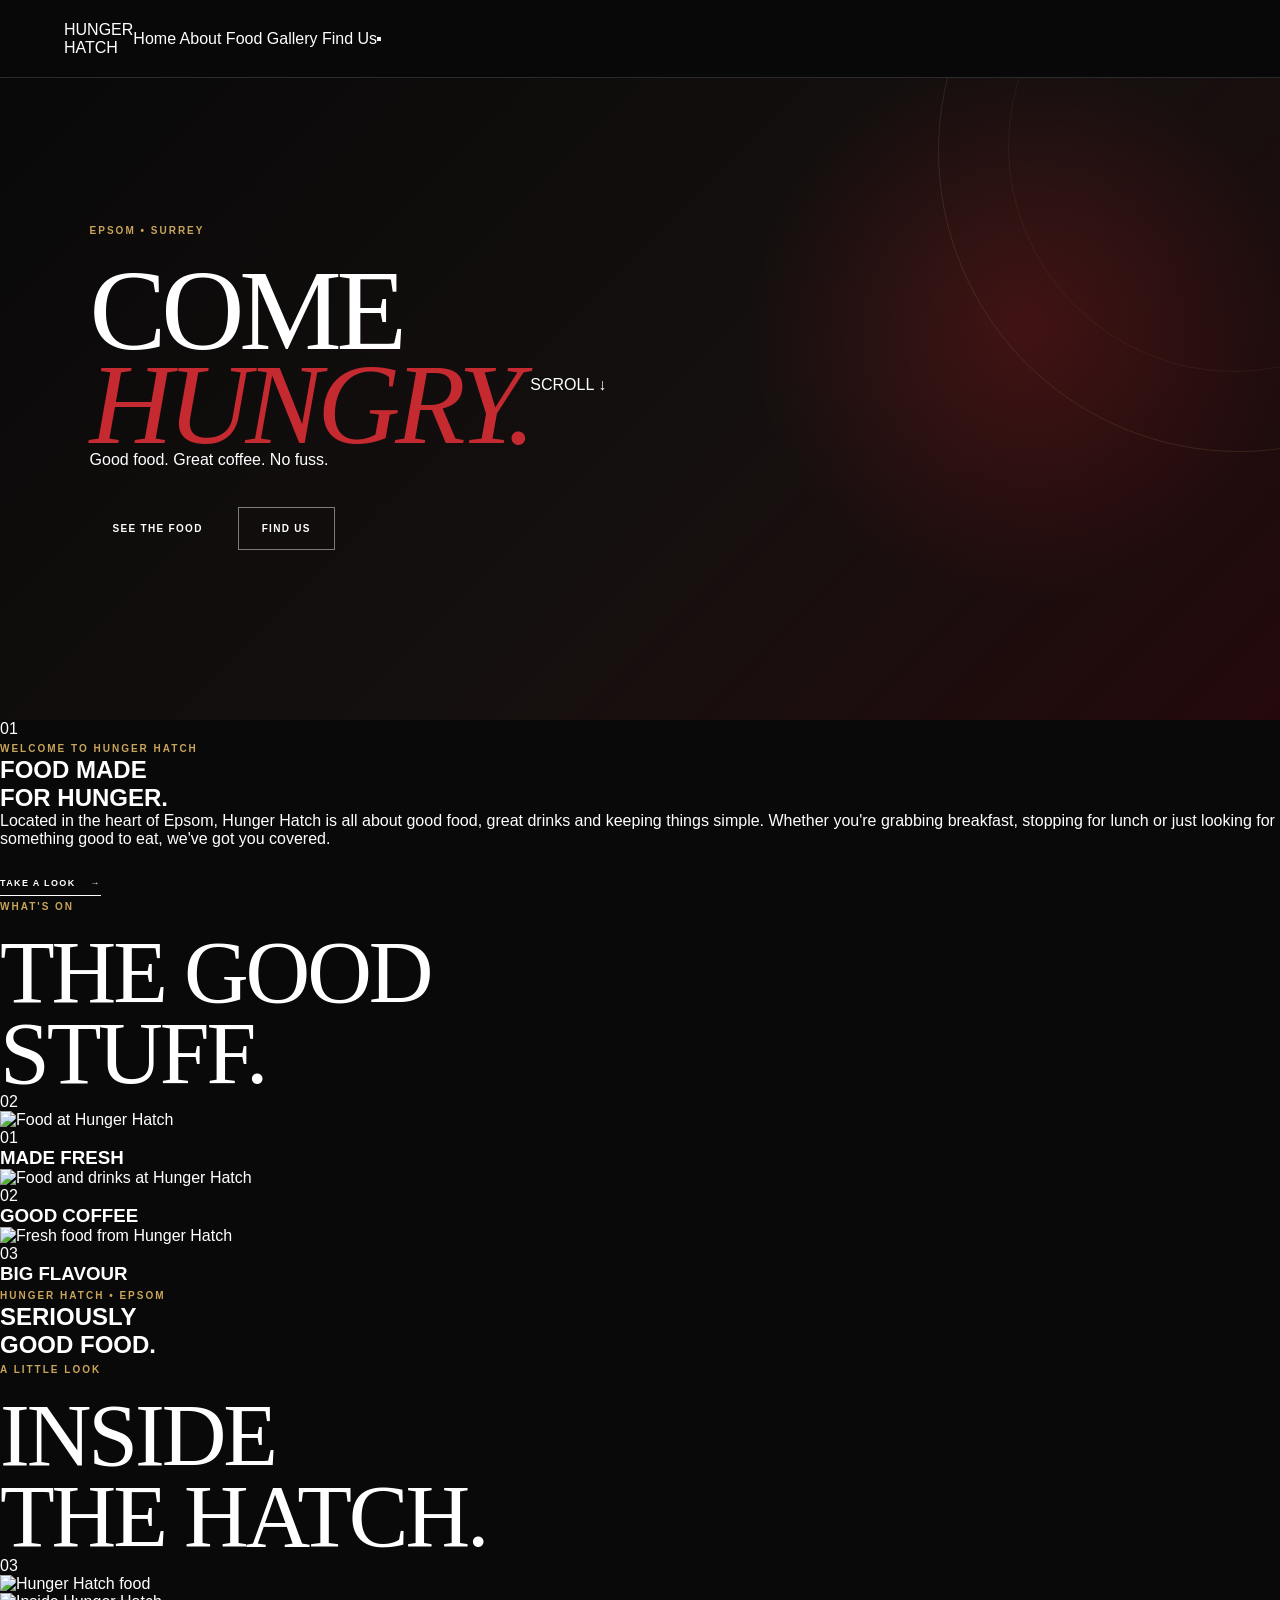
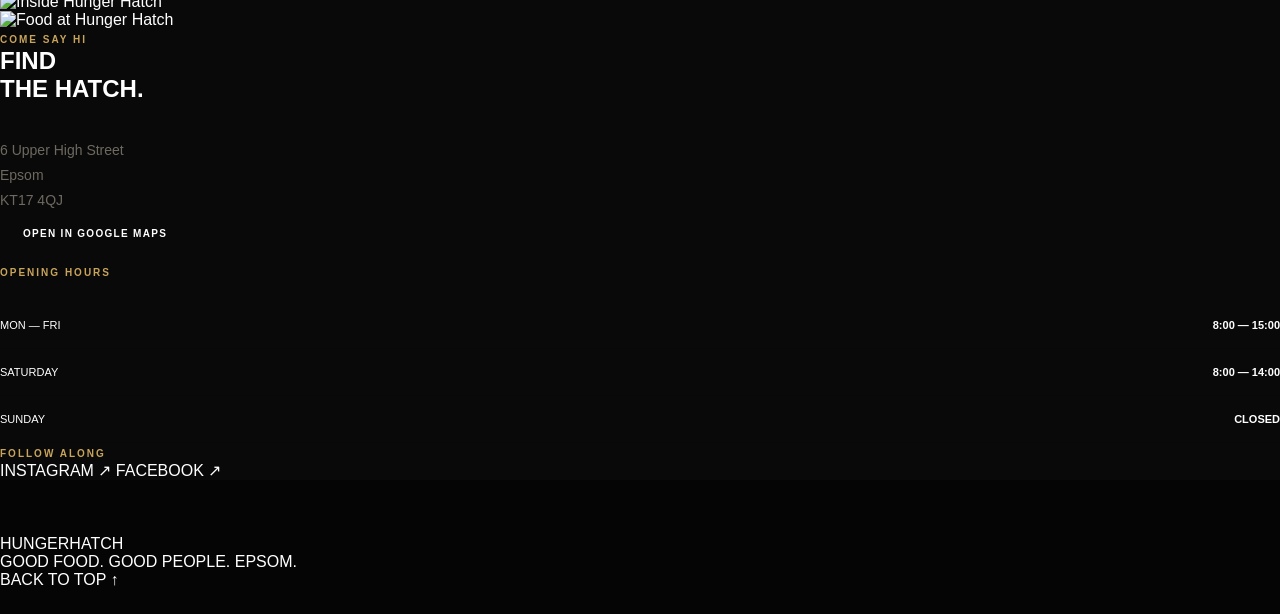
==== commit 075f904b: "Update index.html for Hunger Hatch Replaced Mei House content with Hunger Hatch details, including n" ====
--- a/index.html
+++ b/index.html
@@ -4,999 +4,312 @@
     <meta charset="UTF-8">
     <meta name="viewport" content="width=device-width, initial-scale=1.0">
 
-    <title>Mei House | Chinese Takeaway in Epsom</title>
+    <title>Hunger Hatch | Epsom</title>
+    <meta name="description" content="Hunger Hatch in Epsom — great food, good coffee and a warm welcome.">
 
     <link rel="preconnect" href="https://fonts.googleapis.com">
     <link rel="preconnect" href="https://fonts.gstatic.com" crossorigin>
-
-    <link
-        href="https://fonts.googleapis.com/css2?family=DM+Serif+Display:ital@0;1&family=Inter:wght@400;500;600;700;800&display=swap"
-        rel="stylesheet"
-    >
+    <link href="https://fonts.googleapis.com/css2?family=DM+Sans:wght@400;500;600;700&family=Oswald:wght@500;600;700&display=swap" rel="stylesheet">
 
     <link rel="stylesheet" href="style.css">
 </head>
 
 <body>
 
-<!-- =========================
-     NAVIGATION
-========================= -->
-
-<header class="navbar">
-
-    <a href="index.html" class="logo">
-
-        <span class="logo-main">
-            MEI HOUSE
-        </span>
-
-        <span class="logo-sub">
-            美 · CHINESE TAKEAWAY
-        </span>
-
-    </a>
-
-
-    <nav class="desktop-nav">
-
-        <a href="index.html" class="active">
-            Home
+    <!-- NAVIGATION -->
+    <header class="navbar">
+        <a href="#home" class="logo">HUNGER<span>HATCH</span></a>
+
+        <nav id="navMenu">
+            <a href="#home">Home</a>
+            <a href="#about">About</a>
+            <a href="#food">Food</a>
+            <a href="#gallery">Gallery</a>
+            <a href="#visit">Find Us</a>
+        </nav>
+
+        <button class="menu-button" id="menuButton" aria-label="Open menu">
+            <span></span>
+            <span></span>
+            <span></span>
+        </button>
+    </header>
+
+
+    <!-- HERO -->
+    <main>
+
+        <section class="hero" id="home">
+
+            <div class="hero-image"></div>
+
+            <div class="hero-overlay"></div>
+
+            <div class="hero-content">
+
+                <p class="eyebrow">EPSOM • SURREY</p>
+
+                <h1>
+                    COME<br>
+                    <span>HUNGRY.</span>
+                </h1>
+
+                <p class="hero-text">
+                    Good food. Great coffee. No fuss.
+                </p>
+
+                <div class="hero-buttons">
+                    <a href="#food" class="button button-primary">
+                        SEE THE FOOD
+                    </a>
+
+                    <a href="#visit" class="button button-outline">
+                        FIND US
+                    </a>
+                </div>
+
+            </div>
+
+            <div class="scroll-label">
+                SCROLL ↓
+            </div>
+
+        </section>
+
+
+        <!-- INTRO -->
+        <section class="intro" id="about">
+
+            <div class="section-number">01</div>
+
+            <div class="intro-content">
+
+                <p class="eyebrow">WELCOME TO HUNGER HATCH</p>
+
+                <h2>
+                    FOOD MADE<br>
+                    <span>FOR HUNGER.</span>
+                </h2>
+
+                <p>
+                    Located in the heart of Epsom, Hunger Hatch is all about
+                    good food, great drinks and keeping things simple.
+                    Whether you're grabbing breakfast, stopping for lunch
+                    or just looking for something good to eat, we've got
+                    you covered.
+                </p>
+
+                <a href="#gallery" class="text-link">
+                    TAKE A LOOK <span>→</span>
+                </a>
+
+            </div>
+
+        </section>
+
+
+        <!-- FEATURED FOOD -->
+        <section class="food-section" id="food">
+
+            <div class="section-heading">
+
+                <div>
+                    <p class="eyebrow">WHAT'S ON</p>
+                    <h2>THE GOOD<br><span>STUFF.</span></h2>
+                </div>
+
+                <div class="section-number">02</div>
+
+            </div>
+
+
+            <div class="food-grid">
+
+                <article class="food-card food-large">
+                    <img src="images/food1.jpg" alt="Food at Hunger Hatch">
+                    <div class="food-label">
+                        <span>01</span>
+                        <h3>MADE FRESH</h3>
+                    </div>
+                </article>
+
+                <article class="food-card">
+                    <img src="images/food2.jpg" alt="Food and drinks at Hunger Hatch">
+                    <div class="food-label">
+                        <span>02</span>
+                        <h3>GOOD COFFEE</h3>
+                    </div>
+                </article>
+
+                <article class="food-card">
+                    <img src="images/food3.jpg" alt="Fresh food from Hunger Hatch">
+                    <div class="food-label">
+                        <span>03</span>
+                        <h3>BIG FLAVOUR</h3>
+                    </div>
+                </article>
+
+            </div>
+
+        </section>
+
+
+        <!-- STATEMENT -->
+        <section class="statement">
+
+            <div class="statement-inner">
+
+                <p class="eyebrow">HUNGER HATCH • EPSOM</p>
+
+                <h2>
+                    SERIOUSLY<br>
+                    <span>GOOD FOOD.</span>
+                </h2>
+
+            </div>
+
+        </section>
+
+
+        <!-- GALLERY -->
+        <section class="gallery-section" id="gallery">
+
+            <div class="section-heading">
+
+                <div>
+                    <p class="eyebrow">A LITTLE LOOK</p>
+                    <h2>INSIDE<br><span>THE HATCH.</span></h2>
+                </div>
+
+                <div class="section-number">03</div>
+
+            </div>
+
+            <div class="gallery">
+
+                <div class="gallery-item gallery-tall">
+                    <img src="images/food4.jpg" alt="Hunger Hatch food">
+                </div>
+
+                <div class="gallery-item">
+                    <img src="images/interior.jpg" alt="Inside Hunger Hatch">
+                </div>
+
+                <div class="gallery-item">
+                    <img src="images/food2.jpg" alt="Food at Hunger Hatch">
+                </div>
+
+            </div>
+
+        </section>
+
+
+        <!-- VISIT -->
+        <section class="visit-section" id="visit">
+
+            <div class="visit-left">
+
+                <p class="eyebrow">COME SAY HI</p>
+
+                <h2>
+                    FIND<br>
+                    <span>THE HATCH.</span>
+                </h2>
+
+                <p class="address">
+                    6 Upper High Street<br>
+                    Epsom<br>
+                    KT17 4QJ
+                </p>
+
+                <a
+                    class="button button-primary"
+                    href="https://www.google.com/maps/search/?api=1&query=Hunger+Hatch+Epsom"
+                    target="_blank"
+                    rel="noopener noreferrer"
+                >
+                    OPEN IN GOOGLE MAPS
+                </a>
+
+            </div>
+
+
+            <div class="visit-right">
+
+                <div class="hours">
+
+                    <p class="eyebrow">OPENING HOURS</p>
+
+                    <div class="hours-row">
+                        <span>MON — FRI</span>
+                        <strong>8:00 — 15:00</strong>
+                    </div>
+
+                    <div class="hours-row">
+                        <span>SATURDAY</span>
+                        <strong>8:00 — 14:00</strong>
+                    </div>
+
+                    <div class="hours-row">
+                        <span>SUNDAY</span>
+                        <strong>CLOSED</strong>
+                    </div>
+
+                </div>
+
+
+                <div class="socials">
+
+                    <p class="eyebrow">FOLLOW ALONG</p>
+
+                    <div class="social-links">
+
+                        <a
+                            href="https://www.instagram.com/the_hunger_hatch/"
+                            target="_blank"
+                            rel="noopener noreferrer"
+                        >
+                            INSTAGRAM ↗
+                        </a>
+
+                        <a
+                            href="https://www.facebook.com/"
+                            target="_blank"
+                            rel="noopener noreferrer"
+                        >
+                            FACEBOOK ↗
+                        </a>
+
+                    </div>
+
+                </div>
+
+            </div>
+
+        </section>
+
+    </main>
+
+
+    <!-- FOOTER -->
+    <footer>
+
+        <div class="footer-logo">
+            HUNGER<span>HATCH</span>
+        </div>
+
+        <p>
+            GOOD FOOD. GOOD PEOPLE. EPSOM.
+        </p>
+
+        <a href="#home" class="back-top">
+            BACK TO TOP ↑
         </a>
 
-        <a href="menu.html">
-            Menu
-        </a>
-
-        <a href="#about">
-            About
-        </a>
-
-        <a href="#visit">
-            Find Us
-        </a>
-
-    </nav>
-
-
-    <a
-        href="tel:01372727673"
-        class="nav-call"
-    >
-        Call to Order
-    </a>
-
-</header>
-
-
-
-<!-- =========================
-     HERO
-========================= -->
-
-<main>
-
-<section class="hero">
-
-    <div class="hero-pattern">
-        美
-    </div>
-
-
-    <div class="hero-content">
-
-        <div class="hero-kicker">
-            AUTHENTIC CHINESE FOOD · EPSOM
-        </div>
-
-
-        <h1>
-            Quality Chinese
-            <span>Food To Take Away.</span>
-        </h1>
-
-
-        <p class="hero-description">
-            Freshly prepared Chinese favourites, noodles,
-            rice dishes, seafood, crispy duck and more —
-            available for collection and home delivery.
-        </p>
-
-
-        <div class="hero-buttons">
-
-            <a
-                href="menu.html"
-                class="button button-red"
-            >
-                View Our Menu
-            </a>
-
-
-            <a
-                href="tel:01372727673"
-                class="button button-outline"
-            >
-                Call to Order
-            </a>
-
-        </div>
-
-
-        <div class="hero-details">
-
-            <div>
-                <strong>33 Upper High Street</strong>
-                <span>Epsom, Surrey</span>
-            </div>
-
-            <div class="detail-line"></div>
-
-            <div>
-                <strong>01372 727 673</strong>
-                <span>Telephone orders welcome</span>
-            </div>
-
-        </div>
-
-    </div>
-
-
-    <div class="hero-badge">
-
-        <span>MEI</span>
-        <strong>HOUSE</strong>
-
-        <small>
-            EPSOM
-        </small>
-
-    </div>
-
-</section>
-
-
-
-<!-- =========================
-     FEATURE STRIP
-========================= -->
-
-<section class="feature-strip">
-
-    <div class="feature-item">
-
-        <span class="feature-icon">
-            ✦
-        </span>
-
-        <div>
-            <strong>
-                Telephone Orders
-            </strong>
-
-            <span>
-                Call us directly
-            </span>
-        </div>
-
-    </div>
-
-
-    <div class="feature-item">
-
-        <span class="feature-icon">
-            中
-        </span>
-
-        <div>
-            <strong>
-                Chinese Favourites
-            </strong>
-
-            <span>
-                A wide-ranging menu
-            </span>
-        </div>
-
-    </div>
-
-
-    <div class="feature-item">
-
-        <span class="feature-icon">
-            ↗
-        </span>
-
-        <div>
-            <strong>
-                Home Delivery
-            </strong>
-
-            <span>
-                Delivery available
-            </span>
-        </div>
-
-    </div>
-
-</section>
-
-
-
-<!-- =========================
-     ABOUT
-========================= -->
-
-<section
-    class="about section-light"
-    id="about"
->
-
-    <div class="section-container">
-
-        <div class="section-heading">
-
-            <span class="eyebrow">
-                MEI HOUSE
-            </span>
-
-            <h2>
-                Chinese food,
-                <em>made to order.</em>
-            </h2>
-
-        </div>
-
-
-        <div class="about-copy">
-
-            <p class="large-copy">
-                From familiar favourites to generous
-                dishes made for sharing.
-            </p>
-
-            <p>
-                Mei House offers a broad Chinese takeaway
-                menu in the heart of Epsom, with dishes
-                ranging from soups and appetisers to
-                seafood, duck, noodles, rice and set meals.
-            </p>
-
-            <a
-                href="menu.html"
-                class="text-link"
-            >
-                Explore the full menu
-                <span>→</span>
-            </a>
-
-        </div>
-
-    </div>
-
-</section>
-
-
-
-<!-- =========================
-     FEATURED DISHES
-========================= -->
-
-<section class="featured">
-
-    <div class="section-container">
-
-        <div class="section-top">
-
-            <div>
-
-                <span class="eyebrow">
-                    FROM THE MENU
-                </span>
-
-                <h2>
-                    Customer
-                    <em>favourites.</em>
-                </h2>
-
-            </div>
-
-
-            <a
-                href="menu.html"
-                class="outline-link"
-            >
-                See Full Menu
-                <span>↗</span>
-            </a>
-
-        </div>
-
-
-
-        <div class="dish-grid">
-
-
-            <article class="dish-card">
-
-                <div class="dish-number">
-                    01
-                </div>
-
-                <div class="dish-content">
-
-                    <span>
-                        APPETISER
-                    </span>
-
-                    <h3>
-                        Salt & Pepper
-                        Chicken Wings
-                    </h3>
-
-                    <p>
-                        Crispy chicken wings with
-                        salt and pepper seasoning.
-                    </p>
-
-                    <strong>
-                        £7.30
-                    </strong>
-
-                </div>
-
-            </article>
-
-
-
-            <article class="dish-card featured-red">
-
-                <div class="dish-number">
-                    02
-                </div>
-
-                <div class="dish-content">
-
-                    <span>
-                        CHICKEN
-                    </span>
-
-                    <h3>
-                        Chicken with
-                        Cashew Nuts
-                    </h3>
-
-                    <p>
-                        Chicken cooked with cashew
-                        nuts and vegetables.
-                    </p>
-
-                    <strong>
-                        £7.70
-                    </strong>
-
-                </div>
-
-            </article>
-
-
-
-            <article class="dish-card">
-
-                <div class="dish-number">
-                    03
-                </div>
-
-                <div class="dish-content">
-
-                    <span>
-                        SEAFOOD
-                    </span>
-
-                    <h3>
-                        King Prawns
-                        with Mushrooms
-                    </h3>
-
-                    <p>
-                        King prawns with mushrooms
-                        in a savoury sauce.
-                    </p>
-
-                    <strong>
-                        £8.50
-                    </strong>
-
-                </div>
-
-            </article>
-
-
-
-            <article class="dish-card">
-
-                <div class="dish-number">
-                    04
-                </div>
-
-                <div class="dish-content">
-
-                    <span>
-                        RICE
-                    </span>
-
-                    <h3>
-                        House Special
-                        Fried Rice
-                    </h3>
-
-                    <p>
-                        King prawns, chicken, beef,
-                        pork and mixed vegetables.
-                    </p>
-
-                    <strong>
-                        £9.50
-                    </strong>
-
-                </div>
-
-            </article>
-
-
-
-        </div>
-
-    </div>
-
-</section>
-
-
-
-<!-- =========================
-     MENU CATEGORIES
-========================= -->
-
-<section class="categories section-light">
-
-    <div class="section-container">
-
-        <div class="section-heading centered">
-
-            <span class="eyebrow">
-                BROWSE THE MENU
-            </span>
-
-            <h2>
-                Something for
-                <em>everyone.</em>
-            </h2>
-
-        </div>
-
-
-        <div class="category-grid">
-
-
-            <a href="menu.html#soups" class="category-card">
-
-                <span>01</span>
-
-                <strong>
-                    Soups
-                </strong>
-
-                <small>
-                    Traditional favourites
-                </small>
-
-                <b>→</b>
-
-            </a>
-
-
-            <a href="menu.html#appetisers" class="category-card">
-
-                <span>02</span>
-
-                <strong>
-                    Appetisers
-                </strong>
-
-                <small>
-                    Crispy & savoury
-                </small>
-
-                <b>→</b>
-
-            </a>
-
-
-            <a href="menu.html#chicken" class="category-card">
-
-                <span>03</span>
-
-                <strong>
-                    Chicken
-                </strong>
-
-                <small>
-                    Classic Chinese dishes
-                </small>
-
-                <b>→</b>
-
-            </a>
-
-
-            <a href="menu.html#beef" class="category-card">
-
-                <span>04</span>
-
-                <strong>
-                    Beef
-                </strong>
-
-                <small>
-                    Rich & full flavoured
-                </small>
-
-                <b>→</b>
-
-            </a>
-
-
-            <a href="menu.html#seafood" class="category-card">
-
-                <span>05</span>
-
-                <strong>
-                    Seafood
-                </strong>
-
-                <small>
-                    Prawns, squid & more
-                </small>
-
-                <b>→</b>
-
-            </a>
-
-
-            <a href="menu.html#duck" class="category-card">
-
-                <span>06</span>
-
-                <strong>
-                    Duck
-                </strong>
-
-                <small>
-                    Peking & crispy duck
-                </small>
-
-                <b>→</b>
-
-            </a>
-
-
-            <a href="menu.html#noodles" class="category-card">
-
-                <span>07</span>
-
-                <strong>
-                    Noodles
-                </strong>
-
-                <small>
-                    Chow Mein & Udon
-                </small>
-
-                <b>→</b>
-
-            </a>
-
-
-            <a href="menu.html#rice" class="category-card">
-
-                <span>08</span>
-
-                <strong>
-                    Rice
-                </strong>
-
-                <small>
-                    Fried rice dishes
-                </small>
-
-                <b>→</b>
-
-            </a>
-
-
-        </div>
-
-
-        <div class="center-button">
-
-            <a
-                href="menu.html"
-                class="button button-red"
-            >
-                View Complete Menu
-            </a>
-
-        </div>
-
-    </div>
-
-</section>
-
-
-
-<!-- =========================
-     SET MEALS
-========================= -->
-
-<section class="sets">
-
-    <div class="set-decoration">
-        美
-    </div>
-
-    <div class="section-container">
-
-        <div class="set-grid">
-
-            <div class="set-intro">
-
-                <span class="eyebrow">
-                    FOR SHARING
-                </span>
-
-                <h2>
-                    Special
-                    <em>Set Meals.</em>
-                </h2>
-
-                <p>
-                    Designed for two, three or four
-                    people, with a selection of Mei House
-                    favourites in each set.
-                </p>
-
-                <a
-                    href="menu.html#sets"
-                    class="text-link light-link"
-                >
-                    See all set meals
-                    <span>→</span>
-                </a>
-
-            </div>
-
-
-            <div class="set-list">
-
-
-                <div class="set-item">
-
-                    <div class="set-label">
-                        A
-                    </div>
-
-                    <div>
-
-                        <h3>
-                            For Two Persons
-                        </h3>
-
-                        <p>
-                            Chicken with Green Pepper in
-                            Black Bean Sauce · Beef with
-                            Cashew Nuts · Sweet & Sour Pork
-                            · Special Fried Rice
-                        </p>
-
-                    </div>
-
-                    <strong>
-                        £27.50
-                    </strong>
-
-                </div>
-
-
-
-                <div class="set-item">
-
-                    <div class="set-label">
-                        B
-                    </div>
-
-                    <div>
-
-                        <h3>
-                            For Two Persons
-                        </h3>
-
-                        <p>
-                            Honey Spare Ribs · Chicken with
-                            Cashew Nuts · Beef with Green
-                            Pepper in Black Bean Sauce ·
-                            Sweet & Sour Pork · Special Fried Rice
-                        </p>
-
-                    </div>
-
-                    <strong>
-                        £33.50
-                    </strong>
-
-                </div>
-
-
-
-                <div class="set-item">
-
-                    <div class="set-label">
-                        C
-                    </div>
-
-                    <div>
-
-                        <h3>
-                            For Three Persons
-                        </h3>
-
-                        <p>
-                            Crispy Prawn Dumplings · BBQ Spare
-                            Ribs · Chicken with Green Pepper in
-                            Black Bean Sauce · Crispy Shredded
-                            Chilli Beef · Roast Duck · King Prawns
-                            with Mushrooms · Special Fried Rice
-                        </p>
-
-                    </div>
-
-                    <strong>
-                        £52.50
-                    </strong>
-
-                </div>
-
-
-
-            </div>
-
-        </div>
-
-    </div>
-
-</section>
-
-
-
-<!-- =========================
-     ORDER CTA
-========================= -->
-
-<section class="order-section">
-
-    <div class="order-inner">
-
-        <span class="eyebrow">
-            TELEPHONE ORDERS WELCOME
-        </span>
-
-        <h2>
-            Hungry?
-            <em>Give us a call.</em>
-        </h2>
-
-        <p>
-            Browse the menu, choose your favourites,
-            then call Mei House directly.
-        </p>
-
-        <a
-            href="tel:01372727673"
-            class="phone-number"
-        >
-            01372 727 673
-        </a>
-
-        <a
-            href="menu.html"
-            class="button button-white"
-        >
-            View Menu
-        </a>
-
-    </div>
-
-</section>
-
-
-
-<!-- =========================
-     VISIT
-========================= -->
-
-<section
-    class="visit section-light"
-    id="visit"
->
-
-    <div class="section-container">
-
-        <div class="visit-grid">
-
-
-            <div>
-
-                <span class="eyebrow">
-                    FIND US
-                </span>
-
-                <h2>
-                    Right in the
-                    <em>heart of Epsom.</em>
-                </h2>
-
-                <p class="address">
-                    33 Upper High Street<br>
-                    Epsom<br>
-                    Surrey<br>
-                    KT17 4QY
-                </p>
-
-                <a
-                    href="https://www.google.com/maps/search/?api=1&query=33+Upper+High+Street+Epsom+KT17+4QY"
-                    target="_blank"
-                    rel="noopener"
-                    class="text-link"
-                >
-                    Open in Google Maps
-                    <span>↗</span>
-                </a>
-
-            </div>
-
-
-
-            <div class="hours">
-
-                <span class="eyebrow">
-                    OPENING HOURS
-                </span>
-
-
-                <div class="hours-row">
-                    <span>Monday</span>
-                    <strong>CLOSED</strong>
-                </div>
-
-                <div class="hours-row">
-                    <span>Tuesday</span>
-                    <strong>5:00pm — 10:00pm</strong>
-                </div>
-
-                <div class="hours-row">
-                    <span>Wednesday</span>
-                    <strong>5:00pm — 10:00pm</strong>
-                </div>
-
-                <div class="hours-row">
-                    <span>Thursday</span>
-                    <strong>5:00pm — 10:00pm</strong>
-                </div>
-
-                <div class="hours-row">
-                    <span>Friday</span>
-                    <strong>5:00pm — 11:00pm</strong>
-                </div>
-
-                <div class="hours-row">
-                    <span>Saturday</span>
-                    <strong>5:00pm — 11:00pm</strong>
-                </div>
-
-                <div class="hours-row">
-                    <span>Sunday</span>
-                    <strong>5:00pm — 10:00pm</strong>
-                </div>
-
-            </div>
-
-        </div>
-
-    </div>
-
-</section>
-
-</main>
-
-
-
-<!-- =========================
-     FOOTER
-========================= -->
-
-<footer>
-
-    <div class="footer-container">
-
-        <div class="footer-brand">
-
-            <span>
-                MEI HOUSE
-            </span>
-
-            <small>
-                美 · CHINESE TAKEAWAY
-            </small>
-
-        </div>
-
-
-        <div class="footer-links">
-
-            <a href="index.html">
-                Home
-            </a>
-
-            <a href="menu.html">
-                Menu
-            </a>
-
-            <a href="#about">
-                About
-            </a>
-
-            <a href="#visit">
-                Find Us
-            </a>
-
-        </div>
-
-
-        <a
-            href="tel:01372727673"
-            class="footer-phone"
-        >
-            01372 727 673
-        </a>
-
-    </div>
-
-
-    <div class="footer-bottom">
-
-        <span>
-            Quality Chinese Food To Take Away
-        </span>
-
-        <span>
-            © <span id="year"></span> Mei House
-        </span>
-
-    </div>
-
-</footer>
-
-
-
-<a
-    href="tel:01372727673"
-    class="mobile-call"
->
-    ☎ &nbsp; CALL TO ORDER
-</a>
-
-
-
-<script src="script.js"></script>
+    </footer>
+
+
+    <script src="script.js"></script>
 
 </body>
 </html>
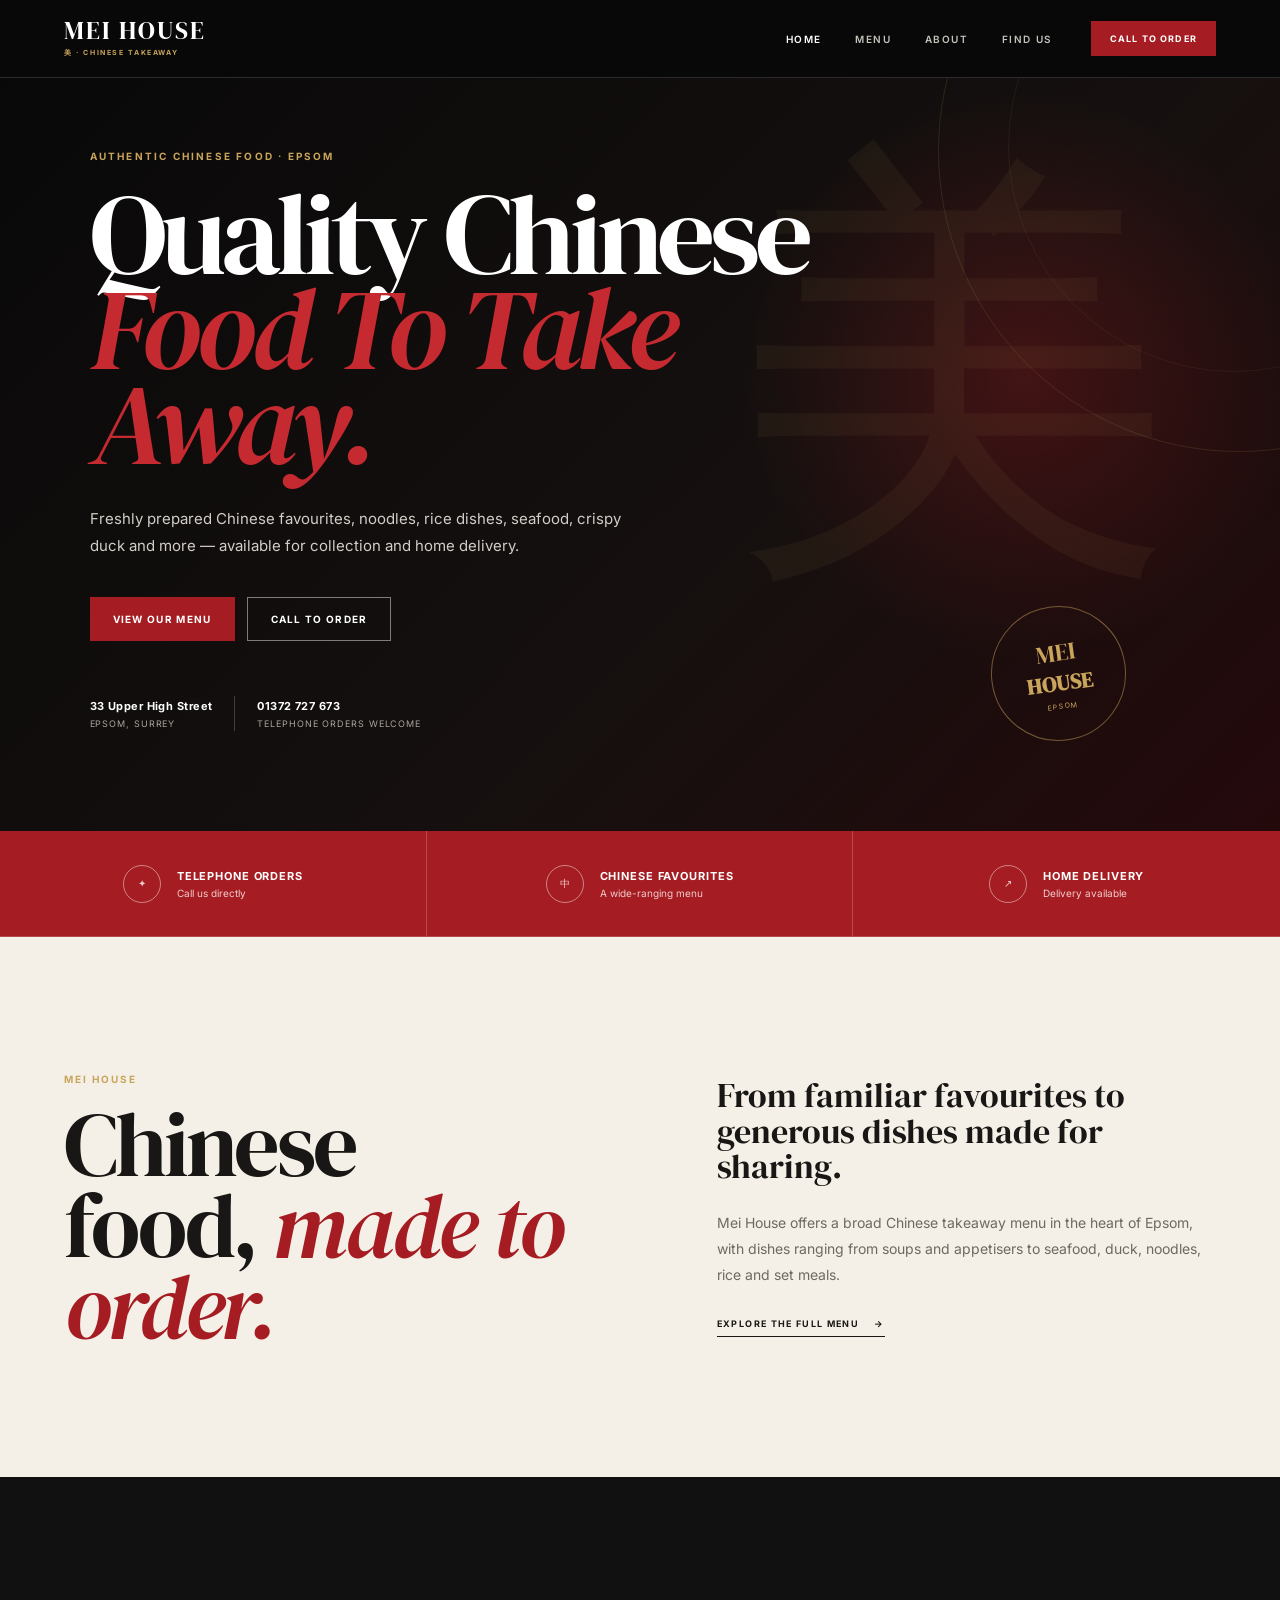
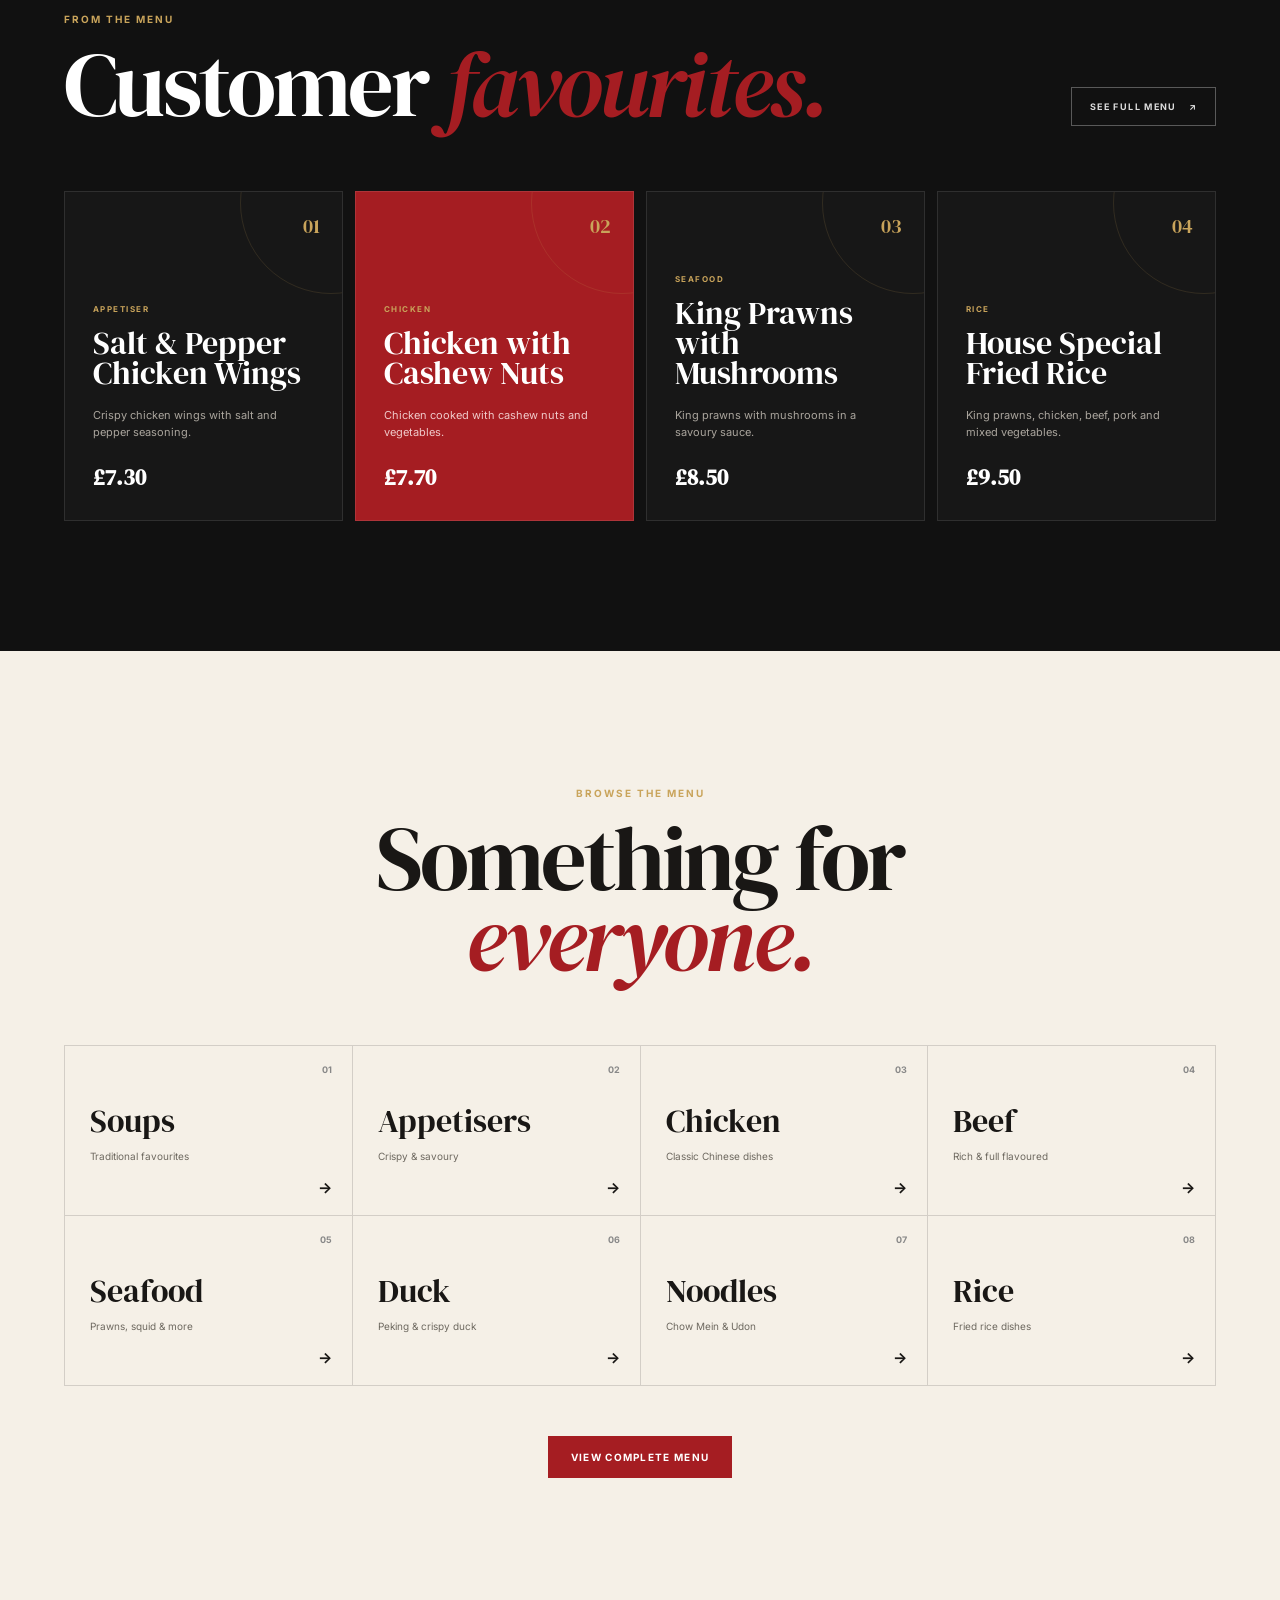
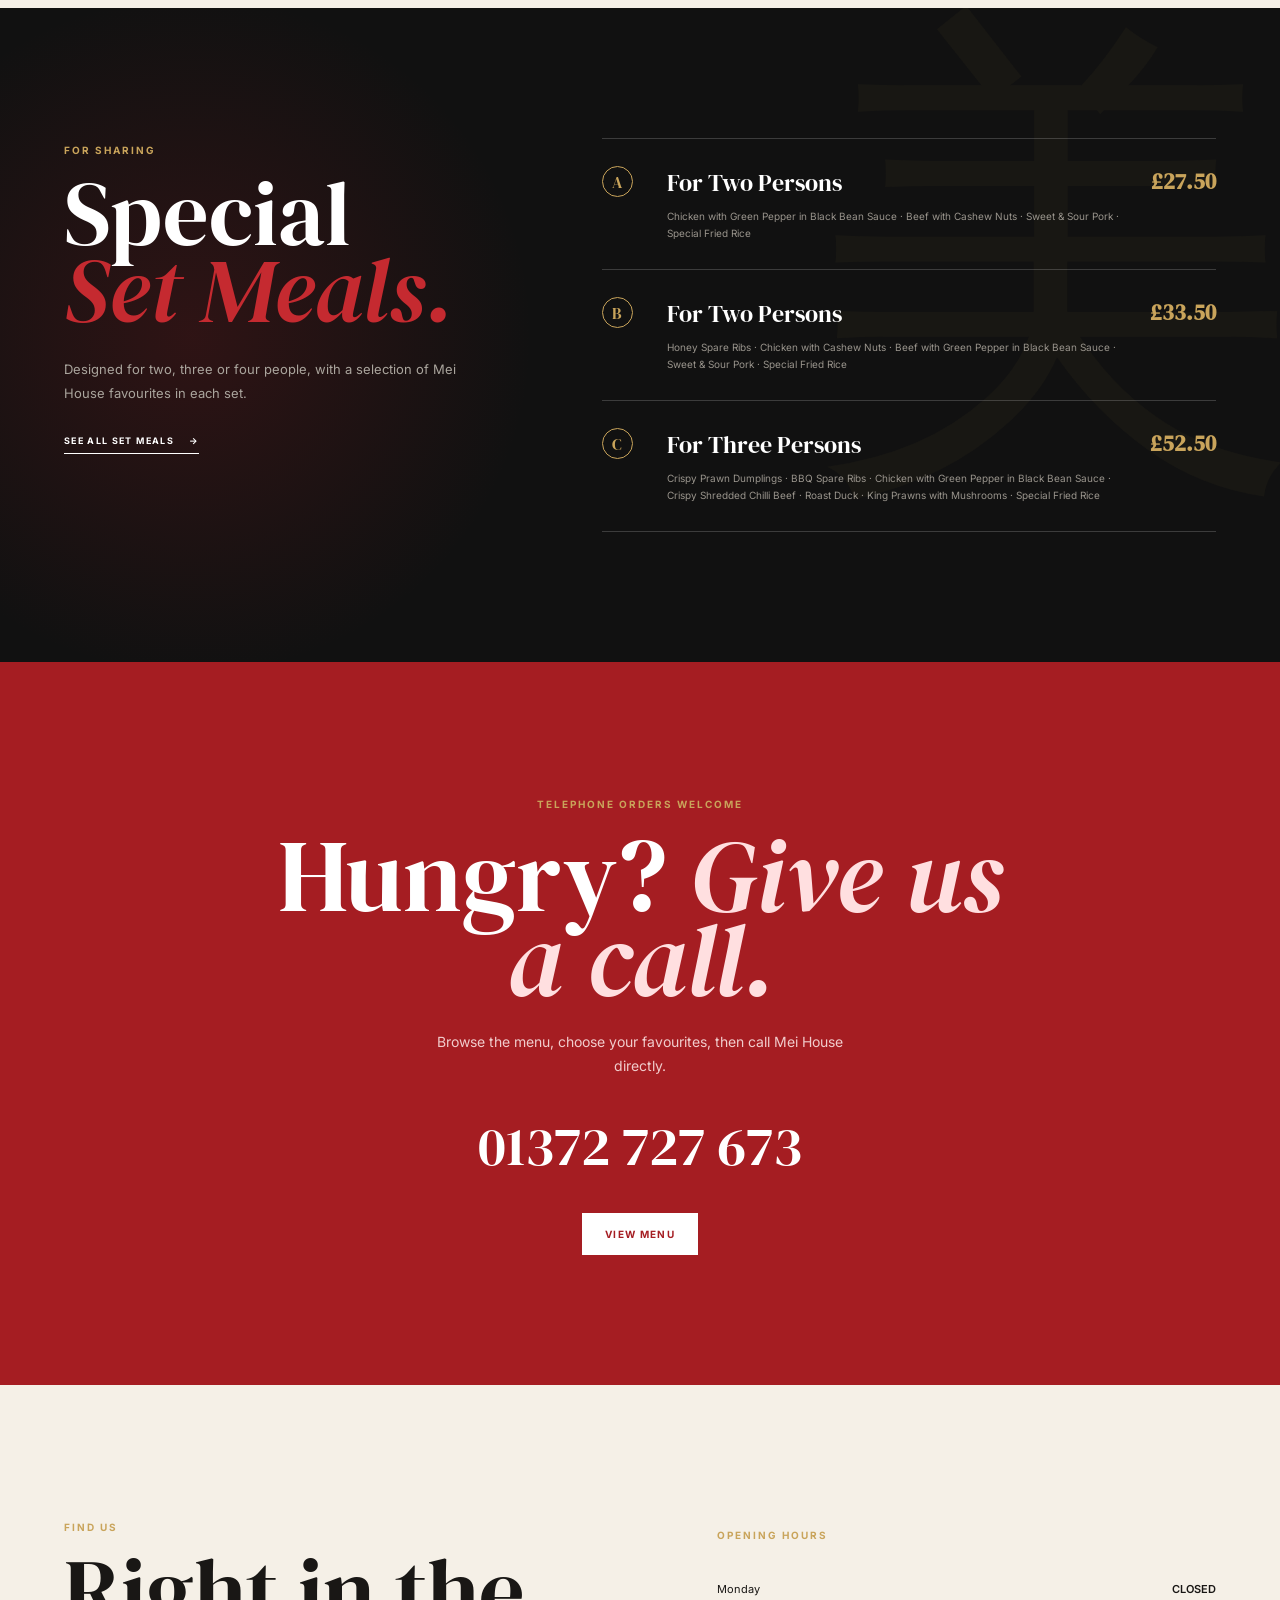
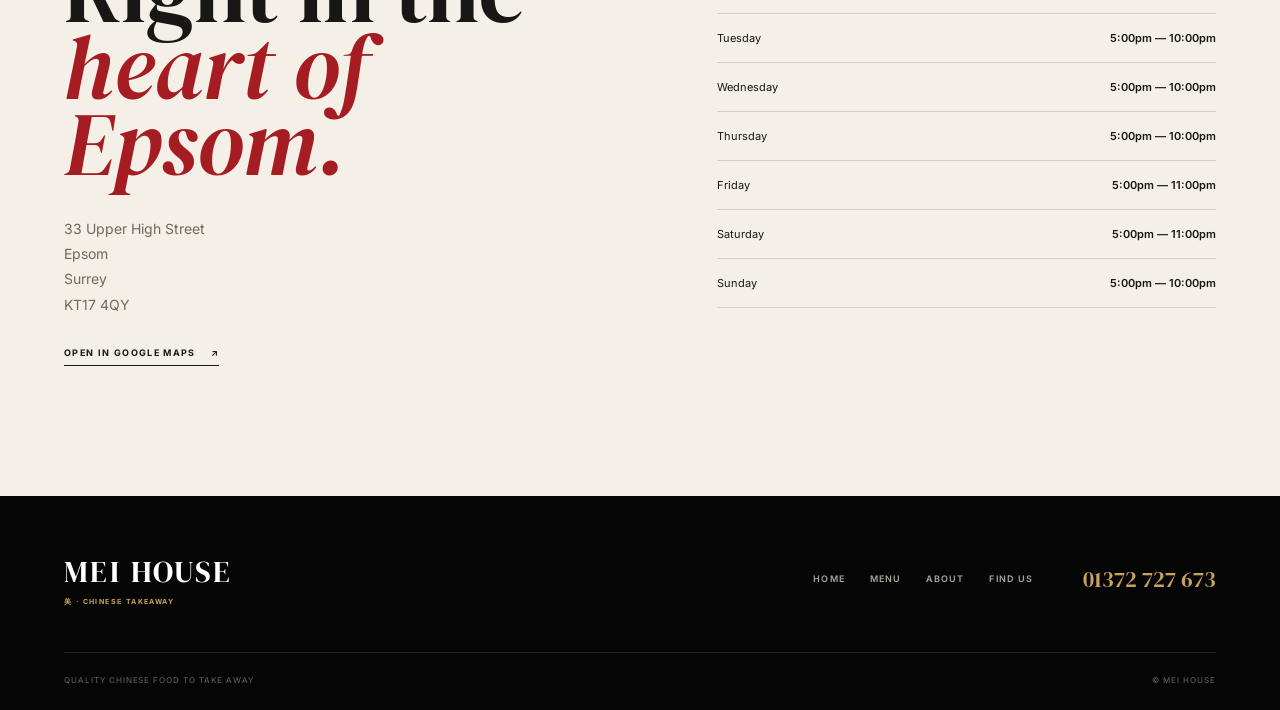
==== commit 42840b3e: "Replace Hunger Hatch with Mei House website content Replaced the Hunger Hatch website content with M" ====
--- a/index.html
+++ b/index.html
@@ -4,312 +4,999 @@
     <meta charset="UTF-8">
     <meta name="viewport" content="width=device-width, initial-scale=1.0">
 
-    <title>Hunger Hatch | Epsom</title>
-    <meta name="description" content="Hunger Hatch in Epsom — great food, good coffee and a warm welcome.">
+    <title>Mei House | Chinese Takeaway in Epsom</title>
 
     <link rel="preconnect" href="https://fonts.googleapis.com">
     <link rel="preconnect" href="https://fonts.gstatic.com" crossorigin>
-    <link href="https://fonts.googleapis.com/css2?family=DM+Sans:wght@400;500;600;700&family=Oswald:wght@500;600;700&display=swap" rel="stylesheet">
+
+    <link
+        href="https://fonts.googleapis.com/css2?family=DM+Serif+Display:ital@0;1&family=Inter:wght@400;500;600;700;800&display=swap"
+        rel="stylesheet"
+    >
 
     <link rel="stylesheet" href="style.css">
 </head>
 
 <body>
 
-    <!-- NAVIGATION -->
-    <header class="navbar">
-        <a href="#home" class="logo">HUNGER<span>HATCH</span></a>
-
-        <nav id="navMenu">
-            <a href="#home">Home</a>
-            <a href="#about">About</a>
-            <a href="#food">Food</a>
-            <a href="#gallery">Gallery</a>
-            <a href="#visit">Find Us</a>
-        </nav>
-
-        <button class="menu-button" id="menuButton" aria-label="Open menu">
-            <span></span>
-            <span></span>
-            <span></span>
-        </button>
-    </header>
-
-
-    <!-- HERO -->
-    <main>
-
-        <section class="hero" id="home">
-
-            <div class="hero-image"></div>
-
-            <div class="hero-overlay"></div>
-
-            <div class="hero-content">
-
-                <p class="eyebrow">EPSOM • SURREY</p>
-
-                <h1>
-                    COME<br>
-                    <span>HUNGRY.</span>
-                </h1>
-
-                <p class="hero-text">
-                    Good food. Great coffee. No fuss.
+<!-- =========================
+     NAVIGATION
+========================= -->
+
+<header class="navbar">
+
+    <a href="index.html" class="logo">
+
+        <span class="logo-main">
+            MEI HOUSE
+        </span>
+
+        <span class="logo-sub">
+            美 · CHINESE TAKEAWAY
+        </span>
+
+    </a>
+
+
+    <nav class="desktop-nav">
+
+        <a href="index.html" class="active">
+            Home
+        </a>
+
+        <a href="menu.html">
+            Menu
+        </a>
+
+        <a href="#about">
+            About
+        </a>
+
+        <a href="#visit">
+            Find Us
+        </a>
+
+    </nav>
+
+
+    <a
+        href="tel:01372727673"
+        class="nav-call"
+    >
+        Call to Order
+    </a>
+
+</header>
+
+
+
+<!-- =========================
+     HERO
+========================= -->
+
+<main>
+
+<section class="hero">
+
+    <div class="hero-pattern">
+        美
+    </div>
+
+
+    <div class="hero-content">
+
+        <div class="hero-kicker">
+            AUTHENTIC CHINESE FOOD · EPSOM
+        </div>
+
+
+        <h1>
+            Quality Chinese
+            <span>Food To Take Away.</span>
+        </h1>
+
+
+        <p class="hero-description">
+            Freshly prepared Chinese favourites, noodles,
+            rice dishes, seafood, crispy duck and more —
+            available for collection and home delivery.
+        </p>
+
+
+        <div class="hero-buttons">
+
+            <a
+                href="menu.html"
+                class="button button-red"
+            >
+                View Our Menu
+            </a>
+
+
+            <a
+                href="tel:01372727673"
+                class="button button-outline"
+            >
+                Call to Order
+            </a>
+
+        </div>
+
+
+        <div class="hero-details">
+
+            <div>
+                <strong>33 Upper High Street</strong>
+                <span>Epsom, Surrey</span>
+            </div>
+
+            <div class="detail-line"></div>
+
+            <div>
+                <strong>01372 727 673</strong>
+                <span>Telephone orders welcome</span>
+            </div>
+
+        </div>
+
+    </div>
+
+
+    <div class="hero-badge">
+
+        <span>MEI</span>
+        <strong>HOUSE</strong>
+
+        <small>
+            EPSOM
+        </small>
+
+    </div>
+
+</section>
+
+
+
+<!-- =========================
+     FEATURE STRIP
+========================= -->
+
+<section class="feature-strip">
+
+    <div class="feature-item">
+
+        <span class="feature-icon">
+            ✦
+        </span>
+
+        <div>
+            <strong>
+                Telephone Orders
+            </strong>
+
+            <span>
+                Call us directly
+            </span>
+        </div>
+
+    </div>
+
+
+    <div class="feature-item">
+
+        <span class="feature-icon">
+            中
+        </span>
+
+        <div>
+            <strong>
+                Chinese Favourites
+            </strong>
+
+            <span>
+                A wide-ranging menu
+            </span>
+        </div>
+
+    </div>
+
+
+    <div class="feature-item">
+
+        <span class="feature-icon">
+            ↗
+        </span>
+
+        <div>
+            <strong>
+                Home Delivery
+            </strong>
+
+            <span>
+                Delivery available
+            </span>
+        </div>
+
+    </div>
+
+</section>
+
+
+
+<!-- =========================
+     ABOUT
+========================= -->
+
+<section
+    class="about section-light"
+    id="about"
+>
+
+    <div class="section-container">
+
+        <div class="section-heading">
+
+            <span class="eyebrow">
+                MEI HOUSE
+            </span>
+
+            <h2>
+                Chinese food,
+                <em>made to order.</em>
+            </h2>
+
+        </div>
+
+
+        <div class="about-copy">
+
+            <p class="large-copy">
+                From familiar favourites to generous
+                dishes made for sharing.
+            </p>
+
+            <p>
+                Mei House offers a broad Chinese takeaway
+                menu in the heart of Epsom, with dishes
+                ranging from soups and appetisers to
+                seafood, duck, noodles, rice and set meals.
+            </p>
+
+            <a
+                href="menu.html"
+                class="text-link"
+            >
+                Explore the full menu
+                <span>→</span>
+            </a>
+
+        </div>
+
+    </div>
+
+</section>
+
+
+
+<!-- =========================
+     FEATURED DISHES
+========================= -->
+
+<section class="featured">
+
+    <div class="section-container">
+
+        <div class="section-top">
+
+            <div>
+
+                <span class="eyebrow">
+                    FROM THE MENU
+                </span>
+
+                <h2>
+                    Customer
+                    <em>favourites.</em>
+                </h2>
+
+            </div>
+
+
+            <a
+                href="menu.html"
+                class="outline-link"
+            >
+                See Full Menu
+                <span>↗</span>
+            </a>
+
+        </div>
+
+
+
+        <div class="dish-grid">
+
+
+            <article class="dish-card">
+
+                <div class="dish-number">
+                    01
+                </div>
+
+                <div class="dish-content">
+
+                    <span>
+                        APPETISER
+                    </span>
+
+                    <h3>
+                        Salt & Pepper
+                        Chicken Wings
+                    </h3>
+
+                    <p>
+                        Crispy chicken wings with
+                        salt and pepper seasoning.
+                    </p>
+
+                    <strong>
+                        £7.30
+                    </strong>
+
+                </div>
+
+            </article>
+
+
+
+            <article class="dish-card featured-red">
+
+                <div class="dish-number">
+                    02
+                </div>
+
+                <div class="dish-content">
+
+                    <span>
+                        CHICKEN
+                    </span>
+
+                    <h3>
+                        Chicken with
+                        Cashew Nuts
+                    </h3>
+
+                    <p>
+                        Chicken cooked with cashew
+                        nuts and vegetables.
+                    </p>
+
+                    <strong>
+                        £7.70
+                    </strong>
+
+                </div>
+
+            </article>
+
+
+
+            <article class="dish-card">
+
+                <div class="dish-number">
+                    03
+                </div>
+
+                <div class="dish-content">
+
+                    <span>
+                        SEAFOOD
+                    </span>
+
+                    <h3>
+                        King Prawns
+                        with Mushrooms
+                    </h3>
+
+                    <p>
+                        King prawns with mushrooms
+                        in a savoury sauce.
+                    </p>
+
+                    <strong>
+                        £8.50
+                    </strong>
+
+                </div>
+
+            </article>
+
+
+
+            <article class="dish-card">
+
+                <div class="dish-number">
+                    04
+                </div>
+
+                <div class="dish-content">
+
+                    <span>
+                        RICE
+                    </span>
+
+                    <h3>
+                        House Special
+                        Fried Rice
+                    </h3>
+
+                    <p>
+                        King prawns, chicken, beef,
+                        pork and mixed vegetables.
+                    </p>
+
+                    <strong>
+                        £9.50
+                    </strong>
+
+                </div>
+
+            </article>
+
+
+
+        </div>
+
+    </div>
+
+</section>
+
+
+
+<!-- =========================
+     MENU CATEGORIES
+========================= -->
+
+<section class="categories section-light">
+
+    <div class="section-container">
+
+        <div class="section-heading centered">
+
+            <span class="eyebrow">
+                BROWSE THE MENU
+            </span>
+
+            <h2>
+                Something for
+                <em>everyone.</em>
+            </h2>
+
+        </div>
+
+
+        <div class="category-grid">
+
+
+            <a href="menu.html#soups" class="category-card">
+
+                <span>01</span>
+
+                <strong>
+                    Soups
+                </strong>
+
+                <small>
+                    Traditional favourites
+                </small>
+
+                <b>→</b>
+
+            </a>
+
+
+            <a href="menu.html#appetisers" class="category-card">
+
+                <span>02</span>
+
+                <strong>
+                    Appetisers
+                </strong>
+
+                <small>
+                    Crispy & savoury
+                </small>
+
+                <b>→</b>
+
+            </a>
+
+
+            <a href="menu.html#chicken" class="category-card">
+
+                <span>03</span>
+
+                <strong>
+                    Chicken
+                </strong>
+
+                <small>
+                    Classic Chinese dishes
+                </small>
+
+                <b>→</b>
+
+            </a>
+
+
+            <a href="menu.html#beef" class="category-card">
+
+                <span>04</span>
+
+                <strong>
+                    Beef
+                </strong>
+
+                <small>
+                    Rich & full flavoured
+                </small>
+
+                <b>→</b>
+
+            </a>
+
+
+            <a href="menu.html#seafood" class="category-card">
+
+                <span>05</span>
+
+                <strong>
+                    Seafood
+                </strong>
+
+                <small>
+                    Prawns, squid & more
+                </small>
+
+                <b>→</b>
+
+            </a>
+
+
+            <a href="menu.html#duck" class="category-card">
+
+                <span>06</span>
+
+                <strong>
+                    Duck
+                </strong>
+
+                <small>
+                    Peking & crispy duck
+                </small>
+
+                <b>→</b>
+
+            </a>
+
+
+            <a href="menu.html#noodles" class="category-card">
+
+                <span>07</span>
+
+                <strong>
+                    Noodles
+                </strong>
+
+                <small>
+                    Chow Mein & Udon
+                </small>
+
+                <b>→</b>
+
+            </a>
+
+
+            <a href="menu.html#rice" class="category-card">
+
+                <span>08</span>
+
+                <strong>
+                    Rice
+                </strong>
+
+                <small>
+                    Fried rice dishes
+                </small>
+
+                <b>→</b>
+
+            </a>
+
+
+        </div>
+
+
+        <div class="center-button">
+
+            <a
+                href="menu.html"
+                class="button button-red"
+            >
+                View Complete Menu
+            </a>
+
+        </div>
+
+    </div>
+
+</section>
+
+
+
+<!-- =========================
+     SET MEALS
+========================= -->
+
+<section class="sets">
+
+    <div class="set-decoration">
+        美
+    </div>
+
+    <div class="section-container">
+
+        <div class="set-grid">
+
+            <div class="set-intro">
+
+                <span class="eyebrow">
+                    FOR SHARING
+                </span>
+
+                <h2>
+                    Special
+                    <em>Set Meals.</em>
+                </h2>
+
+                <p>
+                    Designed for two, three or four
+                    people, with a selection of Mei House
+                    favourites in each set.
                 </p>
 
-                <div class="hero-buttons">
-                    <a href="#food" class="button button-primary">
-                        SEE THE FOOD
-                    </a>
-
-                    <a href="#visit" class="button button-outline">
-                        FIND US
-                    </a>
-                </div>
+                <a
+                    href="menu.html#sets"
+                    class="text-link light-link"
+                >
+                    See all set meals
+                    <span>→</span>
+                </a>
 
             </div>
 
-            <div class="scroll-label">
-                SCROLL ↓
+
+            <div class="set-list">
+
+
+                <div class="set-item">
+
+                    <div class="set-label">
+                        A
+                    </div>
+
+                    <div>
+
+                        <h3>
+                            For Two Persons
+                        </h3>
+
+                        <p>
+                            Chicken with Green Pepper in
+                            Black Bean Sauce · Beef with
+                            Cashew Nuts · Sweet & Sour Pork
+                            · Special Fried Rice
+                        </p>
+
+                    </div>
+
+                    <strong>
+                        £27.50
+                    </strong>
+
+                </div>
+
+
+
+                <div class="set-item">
+
+                    <div class="set-label">
+                        B
+                    </div>
+
+                    <div>
+
+                        <h3>
+                            For Two Persons
+                        </h3>
+
+                        <p>
+                            Honey Spare Ribs · Chicken with
+                            Cashew Nuts · Beef with Green
+                            Pepper in Black Bean Sauce ·
+                            Sweet & Sour Pork · Special Fried Rice
+                        </p>
+
+                    </div>
+
+                    <strong>
+                        £33.50
+                    </strong>
+
+                </div>
+
+
+
+                <div class="set-item">
+
+                    <div class="set-label">
+                        C
+                    </div>
+
+                    <div>
+
+                        <h3>
+                            For Three Persons
+                        </h3>
+
+                        <p>
+                            Crispy Prawn Dumplings · BBQ Spare
+                            Ribs · Chicken with Green Pepper in
+                            Black Bean Sauce · Crispy Shredded
+                            Chilli Beef · Roast Duck · King Prawns
+                            with Mushrooms · Special Fried Rice
+                        </p>
+
+                    </div>
+
+                    <strong>
+                        £52.50
+                    </strong>
+
+                </div>
+
+
+
             </div>
 
-        </section>
-
-
-        <!-- INTRO -->
-        <section class="intro" id="about">
-
-            <div class="section-number">01</div>
-
-            <div class="intro-content">
-
-                <p class="eyebrow">WELCOME TO HUNGER HATCH</p>
+        </div>
+
+    </div>
+
+</section>
+
+
+
+<!-- =========================
+     ORDER CTA
+========================= -->
+
+<section class="order-section">
+
+    <div class="order-inner">
+
+        <span class="eyebrow">
+            TELEPHONE ORDERS WELCOME
+        </span>
+
+        <h2>
+            Hungry?
+            <em>Give us a call.</em>
+        </h2>
+
+        <p>
+            Browse the menu, choose your favourites,
+            then call Mei House directly.
+        </p>
+
+        <a
+            href="tel:01372727673"
+            class="phone-number"
+        >
+            01372 727 673
+        </a>
+
+        <a
+            href="menu.html"
+            class="button button-white"
+        >
+            View Menu
+        </a>
+
+    </div>
+
+</section>
+
+
+
+<!-- =========================
+     VISIT
+========================= -->
+
+<section
+    class="visit section-light"
+    id="visit"
+>
+
+    <div class="section-container">
+
+        <div class="visit-grid">
+
+
+            <div>
+
+                <span class="eyebrow">
+                    FIND US
+                </span>
 
                 <h2>
-                    FOOD MADE<br>
-                    <span>FOR HUNGER.</span>
+                    Right in the
+                    <em>heart of Epsom.</em>
                 </h2>
 
-                <p>
-                    Located in the heart of Epsom, Hunger Hatch is all about
-                    good food, great drinks and keeping things simple.
-                    Whether you're grabbing breakfast, stopping for lunch
-                    or just looking for something good to eat, we've got
-                    you covered.
+                <p class="address">
+                    33 Upper High Street<br>
+                    Epsom<br>
+                    Surrey<br>
+                    KT17 4QY
                 </p>
 
-                <a href="#gallery" class="text-link">
-                    TAKE A LOOK <span>→</span>
+                <a
+                    href="https://www.google.com/maps/search/?api=1&query=33+Upper+High+Street+Epsom+KT17+4QY"
+                    target="_blank"
+                    rel="noopener"
+                    class="text-link"
+                >
+                    Open in Google Maps
+                    <span>↗</span>
                 </a>
 
             </div>
 
-        </section>
-
-
-        <!-- FEATURED FOOD -->
-        <section class="food-section" id="food">
-
-            <div class="section-heading">
-
-                <div>
-                    <p class="eyebrow">WHAT'S ON</p>
-                    <h2>THE GOOD<br><span>STUFF.</span></h2>
-                </div>
-
-                <div class="section-number">02</div>
+
+
+            <div class="hours">
+
+                <span class="eyebrow">
+                    OPENING HOURS
+                </span>
+
+
+                <div class="hours-row">
+                    <span>Monday</span>
+                    <strong>CLOSED</strong>
+                </div>
+
+                <div class="hours-row">
+                    <span>Tuesday</span>
+                    <strong>5:00pm — 10:00pm</strong>
+                </div>
+
+                <div class="hours-row">
+                    <span>Wednesday</span>
+                    <strong>5:00pm — 10:00pm</strong>
+                </div>
+
+                <div class="hours-row">
+                    <span>Thursday</span>
+                    <strong>5:00pm — 10:00pm</strong>
+                </div>
+
+                <div class="hours-row">
+                    <span>Friday</span>
+                    <strong>5:00pm — 11:00pm</strong>
+                </div>
+
+                <div class="hours-row">
+                    <span>Saturday</span>
+                    <strong>5:00pm — 11:00pm</strong>
+                </div>
+
+                <div class="hours-row">
+                    <span>Sunday</span>
+                    <strong>5:00pm — 10:00pm</strong>
+                </div>
 
             </div>
 
-
-            <div class="food-grid">
-
-                <article class="food-card food-large">
-                    <img src="images/food1.jpg" alt="Food at Hunger Hatch">
-                    <div class="food-label">
-                        <span>01</span>
-                        <h3>MADE FRESH</h3>
-                    </div>
-                </article>
-
-                <article class="food-card">
-                    <img src="images/food2.jpg" alt="Food and drinks at Hunger Hatch">
-                    <div class="food-label">
-                        <span>02</span>
-                        <h3>GOOD COFFEE</h3>
-                    </div>
-                </article>
-
-                <article class="food-card">
-                    <img src="images/food3.jpg" alt="Fresh food from Hunger Hatch">
-                    <div class="food-label">
-                        <span>03</span>
-                        <h3>BIG FLAVOUR</h3>
-                    </div>
-                </article>
-
-            </div>
-
-        </section>
-
-
-        <!-- STATEMENT -->
-        <section class="statement">
-
-            <div class="statement-inner">
-
-                <p class="eyebrow">HUNGER HATCH • EPSOM</p>
-
-                <h2>
-                    SERIOUSLY<br>
-                    <span>GOOD FOOD.</span>
-                </h2>
-
-            </div>
-
-        </section>
-
-
-        <!-- GALLERY -->
-        <section class="gallery-section" id="gallery">
-
-            <div class="section-heading">
-
-                <div>
-                    <p class="eyebrow">A LITTLE LOOK</p>
-                    <h2>INSIDE<br><span>THE HATCH.</span></h2>
-                </div>
-
-                <div class="section-number">03</div>
-
-            </div>
-
-            <div class="gallery">
-
-                <div class="gallery-item gallery-tall">
-                    <img src="images/food4.jpg" alt="Hunger Hatch food">
-                </div>
-
-                <div class="gallery-item">
-                    <img src="images/interior.jpg" alt="Inside Hunger Hatch">
-                </div>
-
-                <div class="gallery-item">
-                    <img src="images/food2.jpg" alt="Food at Hunger Hatch">
-                </div>
-
-            </div>
-
-        </section>
-
-
-        <!-- VISIT -->
-        <section class="visit-section" id="visit">
-
-            <div class="visit-left">
-
-                <p class="eyebrow">COME SAY HI</p>
-
-                <h2>
-                    FIND<br>
-                    <span>THE HATCH.</span>
-                </h2>
-
-                <p class="address">
-                    6 Upper High Street<br>
-                    Epsom<br>
-                    KT17 4QJ
-                </p>
-
-                <a
-                    class="button button-primary"
-                    href="https://www.google.com/maps/search/?api=1&query=Hunger+Hatch+Epsom"
-                    target="_blank"
-                    rel="noopener noreferrer"
-                >
-                    OPEN IN GOOGLE MAPS
-                </a>
-
-            </div>
-
-
-            <div class="visit-right">
-
-                <div class="hours">
-
-                    <p class="eyebrow">OPENING HOURS</p>
-
-                    <div class="hours-row">
-                        <span>MON — FRI</span>
-                        <strong>8:00 — 15:00</strong>
-                    </div>
-
-                    <div class="hours-row">
-                        <span>SATURDAY</span>
-                        <strong>8:00 — 14:00</strong>
-                    </div>
-
-                    <div class="hours-row">
-                        <span>SUNDAY</span>
-                        <strong>CLOSED</strong>
-                    </div>
-
-                </div>
-
-
-                <div class="socials">
-
-                    <p class="eyebrow">FOLLOW ALONG</p>
-
-                    <div class="social-links">
-
-                        <a
-                            href="https://www.instagram.com/the_hunger_hatch/"
-                            target="_blank"
-                            rel="noopener noreferrer"
-                        >
-                            INSTAGRAM ↗
-                        </a>
-
-                        <a
-                            href="https://www.facebook.com/"
-                            target="_blank"
-                            rel="noopener noreferrer"
-                        >
-                            FACEBOOK ↗
-                        </a>
-
-                    </div>
-
-                </div>
-
-            </div>
-
-        </section>
-
-    </main>
-
-
-    <!-- FOOTER -->
-    <footer>
-
-        <div class="footer-logo">
-            HUNGER<span>HATCH</span>
-        </div>
-
-        <p>
-            GOOD FOOD. GOOD PEOPLE. EPSOM.
-        </p>
-
-        <a href="#home" class="back-top">
-            BACK TO TOP ↑
+        </div>
+
+    </div>
+
+</section>
+
+</main>
+
+
+
+<!-- =========================
+     FOOTER
+========================= -->
+
+<footer>
+
+    <div class="footer-container">
+
+        <div class="footer-brand">
+
+            <span>
+                MEI HOUSE
+            </span>
+
+            <small>
+                美 · CHINESE TAKEAWAY
+            </small>
+
+        </div>
+
+
+        <div class="footer-links">
+
+            <a href="index.html">
+                Home
+            </a>
+
+            <a href="menu.html">
+                Menu
+            </a>
+
+            <a href="#about">
+                About
+            </a>
+
+            <a href="#visit">
+                Find Us
+            </a>
+
+        </div>
+
+
+        <a
+            href="tel:01372727673"
+            class="footer-phone"
+        >
+            01372 727 673
         </a>
 
-    </footer>
-
-
-    <script src="script.js"></script>
+    </div>
+
+
+    <div class="footer-bottom">
+
+        <span>
+            Quality Chinese Food To Take Away
+        </span>
+
+        <span>
+            © <span id="year"></span> Mei House
+        </span>
+
+    </div>
+
+</footer>
+
+
+
+<a
+    href="tel:01372727673"
+    class="mobile-call"
+>
+    ☎ &nbsp; CALL TO ORDER
+</a>
+
+
+
+<script src="script.js"></script>
 
 </body>
 </html>
